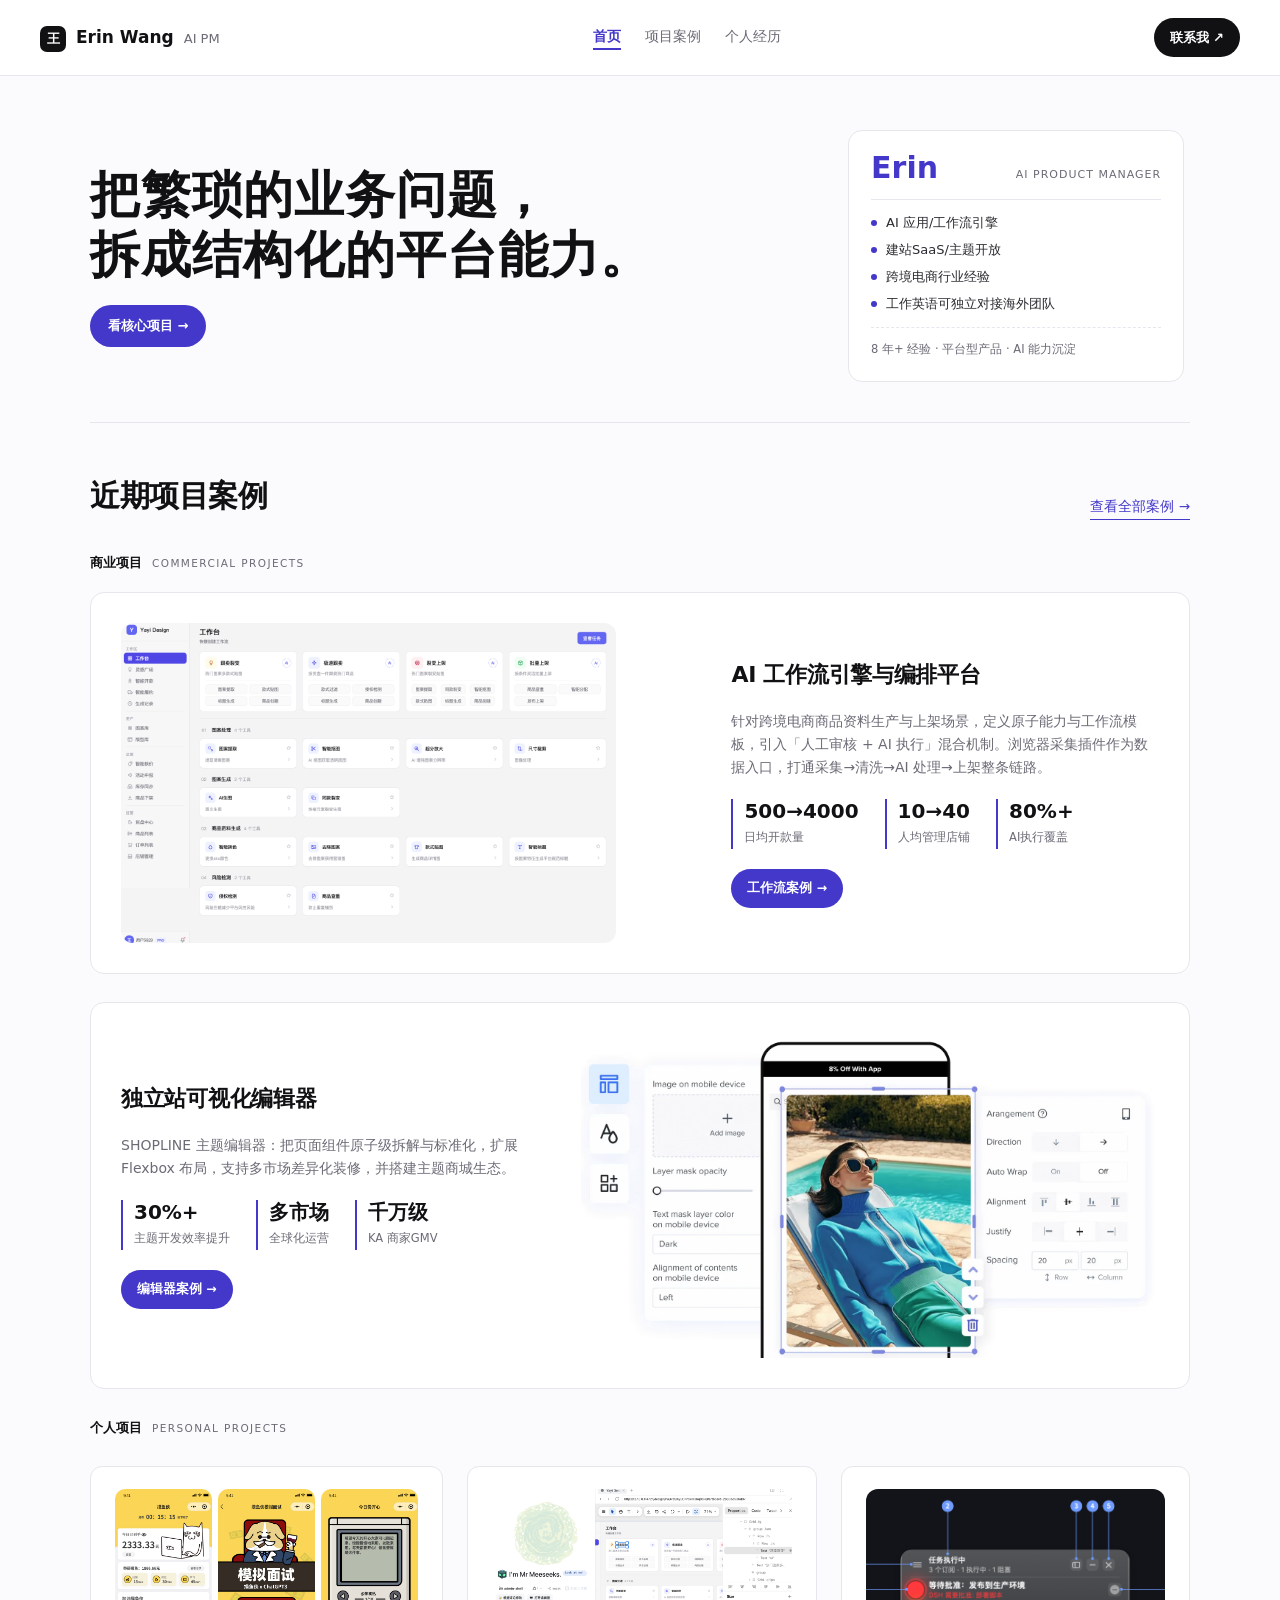
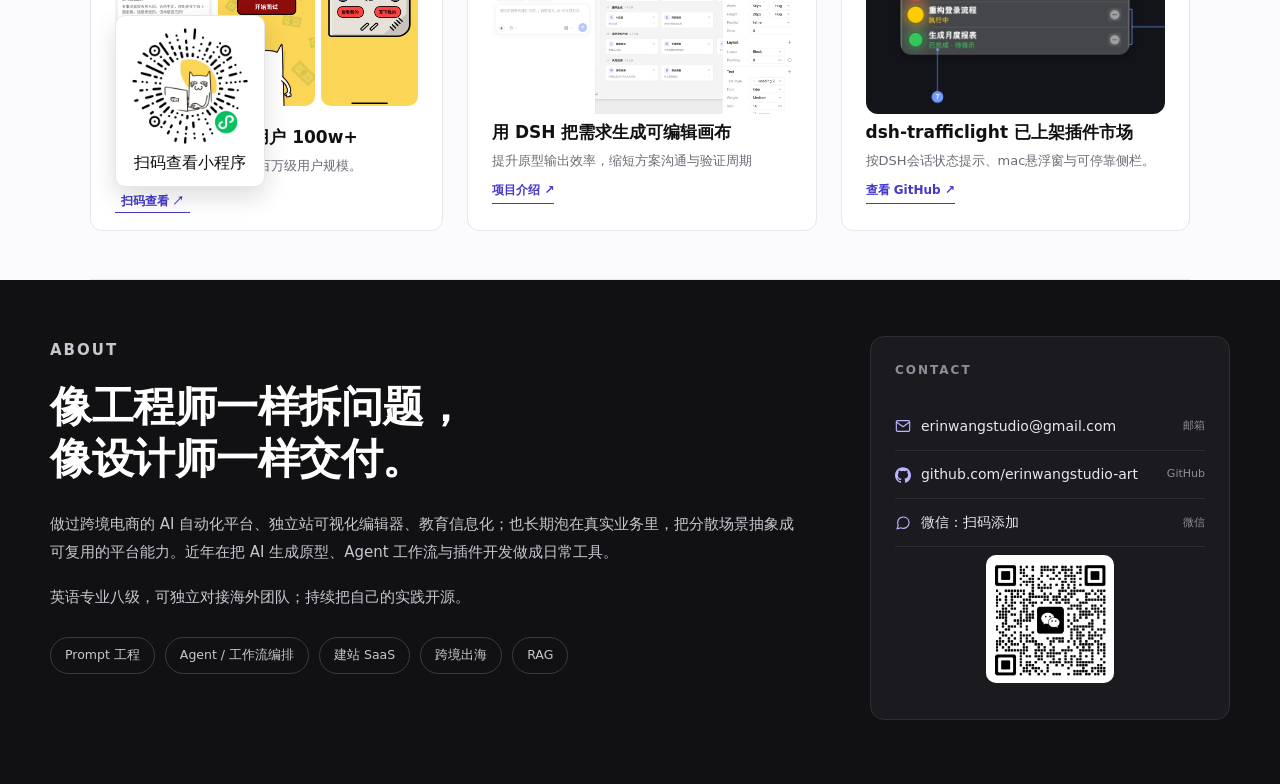
==== index.html @ ba6fb6be "Sync standalone site with canvas version" ====
<!doctype html>
<html lang="zh-CN">
<head>
<meta charset="utf-8">
<meta name="viewport" content="width=device-width, initial-scale=1">
<title>王雅一 · AI 产品经理 · 首页</title>
<style>
body{margin:0;font-family:'PingFang SC','Noto Sans SC',system-ui,sans-serif;background:#fbfbfd}
a{color:inherit;text-decoration:none}
*{box-sizing:border-box}
.hp{background:#fbfbfd;color:#111114;font-family:'PingFang SC','Noto Sans SC',system-ui,sans-serif;font-size:16px;line-height:1.65}
.hpwrap{max-width:1180px;margin:0 auto;padding:0 40px}
.hpnav{display:flex;align-items:center;justify-content:space-between;gap:20px;padding:18px 40px;border-bottom:1px solid #e6e6ec;background:#fff}
.hlogo{display:flex;align-items:baseline;gap:10px;font-weight:800;font-size:17px}
.hlogo i{width:26px;height:26px;border-radius:7px;background:#111114;color:#fff;display:flex;align-items:center;justify-content:center;font-style:normal;font-size:13px}
.hnav{display:flex;gap:24px;font-size:14px;color:#6b6b76}
.hnav .on{color:#4338ca;border-bottom:2px solid #4338ca;font-weight:600}
.hpill{display:inline-flex;align-items:center;gap:7px;font-size:13px;font-weight:600;background:#111114;color:#fff;padding:9px 16px;border-radius:999px}
.ph{border:1px dashed #b7b7c6;background:linear-gradient(135deg,#f8f8fb,#f1f1f6);border-radius:12px;display:flex;flex-direction:column;align-items:center;justify-content:center;color:#6b6b76;text-align:center;padding:18px;gap:6px}
.ph b{font-size:12px;color:#4338ca;letter-spacing:1px}
.ph span{font-size:13px;color:#6b6b76;line-height:1.5}
.ph small{font-size:11px;color:#9a9aa5}
.summary-graphic{width:100%;height:auto;display:block;border-radius:12px}
.hero-composite{width:100%;aspect-ratio:16/10;border:1px solid #e6e6ec;border-radius:12px;background:#fff;padding:12px;display:grid;grid-template-columns:1fr 1fr;grid-template-rows:1fr 1fr;gap:10px}
.hc-module{border:1px solid #e6e6ec;border-radius:10px;background:#fbfbfd;padding:9px;overflow:hidden;display:flex;flex-direction:column;gap:6px}
.hc-module img{width:100%;height:74px;object-fit:cover;border-radius:7px;display:block;flex:none}
.hc-icon{width:24px;height:24px;color:#4338ca;flex:none}
.hc-title{font-size:11.5px;font-weight:700;color:#111114;line-height:1.25}
.hc-sub{font-size:10px;color:#6b6b76;line-height:1.35}
.hc-tags{display:flex;gap:4px;flex-wrap:wrap}
.hc-tags span{font-size:9px;color:#6b6b76;border:1px solid #e6e6ec;border-radius:999px;padding:1px 6px;background:#fff}
.cover-img{width:100%;aspect-ratio:16/9;object-fit:cover;border-radius:12px;display:block;flex:none}
.thumb-img{width:100%;aspect-ratio:4/3;object-fit:cover;border-radius:12px;display:block;flex:none}
.phone-row{display:flex;gap:6px;width:100%;height:230px}
.phone-shot{width:33.333%;height:100%;object-fit:cover;object-position:top;border-radius:10px;display:block;flex:none}
.commercial-carousel{grid-template-columns:1fr}
.carousel-controls{display:flex;align-items:center;justify-content:space-between;gap:12px;margin:14px 0 10px}
.carousel-dots{display:flex;gap:8px;align-items:center}
.carousel-dot{width:28px;height:6px;border:0;border-radius:999px;background:#d9d9e6;cursor:pointer;padding:0}
.carousel-dot.on{background:#4338ca;width:34px}
.carousel-arrows{display:flex;gap:8px}
.carousel-arrow{width:32px;height:32px;border:1px solid #e6e6ec;border-radius:999px;background:#fff;color:#4338ca;cursor:pointer;display:flex;align-items:center;justify-content:center;padding:0}
.carousel-meta{font-size:11px;color:#6b6b76;letter-spacing:1px}
.slide-hint{font-size:11px;color:#6b6b76;margin:0 0 12px}
.carousel-viewport{overflow:hidden;border-radius:14px}
.carousel-track{display:flex;width:100%;transition:transform .65s cubic-bezier(.22,1,.36,1);will-change:transform}
.carousel-slide{flex:0 0 100%;min-width:100%}
.project-group{margin:28px 0 18px;display:flex;align-items:baseline;gap:10px}
.project-group b{font-size:13px;color:#111114}
.project-group span{font-size:10.5px;letter-spacing:1.4px;color:#6b6b76}
.proj-badge{display:inline-flex;align-items:center;font-size:10px;border-radius:999px;padding:2px 8px;font-weight:600}
.proj-badge.biz{background:#eef0ff;color:#4338ca;border:1px solid #dcdcf5}
.proj-badge.personal{background:#f4f4f8;color:#6b6b76;border:1px solid #e6e6ec}
.contact-section{border-top:1px solid #e6e6ec}
.contact-card{background:#fff;border:1px solid #e6e6ec;border-radius:14px;padding:20px}
.contact-body{display:grid;grid-template-columns:minmax(0,1fr) 128px;gap:18px;align-items:start}
.contact-row{display:flex;align-items:center;gap:12px;padding:10px 0;border-bottom:1px solid #e6e6ec;font-size:14px}
.contact-row:last-child{border-bottom:0}
.contact-row .ico{width:32px;height:32px;border-radius:8px;background:#eef0ff;color:#4338ca;display:flex;align-items:center;justify-content:center;flex:none}
.contact-row small{color:#6b6b76;margin-left:auto}
.qr-ph{width:128px;height:128px;border:1px dashed #b7b7c6;border-radius:12px;background:#f8f8fb;display:flex;flex-direction:column;align-items:center;justify-content:center;text-align:center;color:#6b6b76;gap:4px;padding:8px}
.qr-ph b{font-size:10px;color:#4338ca;letter-spacing:.5px}
.qr-ph span{font-size:11px;line-height:1.35}
.qr-ph small{font-size:10px;color:#9a9aa5}
.qr-img{width:128px;height:128px;object-fit:cover;border-radius:12px;display:block;flex:none}
#contact{scroll-margin-top:80px}
.bottom-band{background:#111114;color:#fff;margin-left:calc(50% - 50vw);width:100vw;padding:56px 40px 64px;overflow:hidden}
.bottom-inner{max-width:1180px;margin:0 auto;display:grid;grid-template-columns:minmax(0,1.35fr) 360px;gap:72px;align-items:start}
.bottom-kicker{font-size:12px;letter-spacing:2px;color:#8f8f9a;margin:0 0 18px;font-weight:600}
.bottom-about h2{font-size:42px;line-height:1.25;margin:0 0 24px;font-weight:800;letter-spacing:-.5px;color:#fff}
.bottom-about p{font-size:15px;line-height:1.9;color:#c7c7d0;margin:0 0 16px}
.bottom-chips{display:flex;flex-wrap:wrap;gap:10px;margin-top:26px}
.bottom-chips span{font-size:12.5px;color:#c7c7d0;border:1px solid #3a3a44;border-radius:999px;padding:7px 14px}
.bottom-contact{background:#1a1a1f;border:1px solid #2e2e36;border-radius:14px;padding:24px;min-width:0}
.bottom-contact .bottom-kicker{margin-bottom:22px}
.dc-row{display:flex;align-items:center;gap:10px;padding:12px 0;border-bottom:1px solid #2e2e36;font-size:14px;color:#e7e7ed}
.dc-row small{margin-left:auto;color:#8f8f9a;font-size:11px}
.dc-row svg{color:#b9b6ff;flex:none}
.dc-qr{width:128px;height:128px;object-fit:cover;border-radius:10px;display:block;margin:8px auto 12px}
@media(max-width:980px){.bottom-inner{grid-template-columns:1fr;gap:28px}.bottom-about h2{font-size:34px}.bottom-band{padding:44px 24px 52px}}
.contact-lead{font-size:22px;font-weight:800;margin:0 0 8px}
.ph-hero{aspect-ratio:16/10;min-height:260px}
.ph-cover{aspect-ratio:16/9;width:100%;margin-bottom:14px}
.ph-thumb{aspect-ratio:4/3;width:100%;margin-bottom:12px}
.mast{display:flex;align-items:flex-end;justify-content:space-between;gap:24px;padding:30px 0 22px;border-bottom:2px solid #111114;flex-wrap:wrap}
.mast .name{font-size:44px;font-weight:800;letter-spacing:1px;line-height:1}
.mast .role{font-size:12.5px;letter-spacing:3px;color:#4338ca;margin-top:10px;font-weight:600}
.mast .contact{display:flex;flex-direction:column;align-items:flex-end;gap:4px;text-align:right;font-size:13px;color:#6b6b76;line-height:1.4}
.citem{display:inline-flex;align-items:center;gap:6px}
.citem svg{flex:none;color:#8a8a8a}
.top-contact{display:flex;justify-content:flex-end;gap:16px;padding:10px 0 0;font-size:12px;color:#6b6b76}
.top-contact a:hover{color:#4338ca}
.wechat-item{position:relative;display:inline-flex;align-items:center}
.wechat-trigger{border:0;background:transparent;padding:0;cursor:pointer;color:#6b6b76;display:inline-flex;align-items:center}
.wechat-pop{position:absolute;top:26px;right:0;width:178px;padding:12px;background:#fff;border:1px solid #e6e6ec;border-radius:12px;box-shadow:0 12px 30px rgba(17,17,20,.12);display:none;z-index:80;flex-direction:column;align-items:center;gap:6px}
.wechat-item:hover .wechat-pop,.wechat-item:focus-within .wechat-pop{display:flex}
.wechat-pop img{width:140px;height:140px;object-fit:cover;border-radius:8px}
.wechat-pop span{font-size:11px;color:#6b6b76}
.projects-section{padding:64px 0 72px}
.projects-section .sec-head{margin-bottom:32px}
.mini-qr{width:72px;height:72px;border:1px dashed #b7b7c6;border-radius:8px;background:#f8f8fb;display:flex;flex-direction:column;align-items:center;justify-content:center;text-align:center;color:#6b6b76;gap:2px;padding:4px;margin-top:8px}
.mini-qr b{font-size:9px;color:#4338ca}
.mini-qr span{font-size:9px;line-height:1.2}
.mini-program-qr{width:120px;height:120px;object-fit:cover;border-radius:6px;display:block}
.scan-wrap{position:relative}
.scan-wrap .thumb-img{aspect-ratio:4/3}
.scan-trigger{position:absolute;left:50%;bottom:10px;transform:translateX(-50%);border:0;background:rgba(17,17,20,.88);color:#fff;border-radius:999px;padding:6px 12px;font-size:11px;cursor:pointer;white-space:nowrap}
.scan-pop{position:absolute;left:50%;bottom:46px;transform:translateX(-50%);width:150px;background:#fff;border:1px solid #e6e6ec;border-radius:10px;box-shadow:0 10px 24px rgba(17,17,20,.14);padding:10px;display:none;z-index:20;flex-direction:column;align-items:center;gap:4px}
.scan-wrap:hover .scan-pop,.scan-wrap:focus-within .scan-pop{display:flex}
.scan-pop img{width:120px;height:120px;object-fit:cover;border-radius:6px}
.mini-link{display:inline-flex;margin-top:10px;font-size:12px;color:#4338ca;font-weight:600;border-bottom:1px solid #4338ca;padding-bottom:2px}
.qr-button-wrap{position:relative;display:inline-block;margin-top:10px}
.mini-link.qr-button{border:0;border-bottom:1px solid #4338ca;background:transparent;padding-bottom:2px;cursor:pointer;margin-top:0}
.mini-qr-pop{position:absolute;left:0;bottom:26px;width:150px;background:#fff;border:1px solid #e6e6ec;border-radius:10px;box-shadow:0 10px 24px rgba(17,17,20,.14);padding:10px;display:flex;flex-direction:column;align-items:center;gap:4px;z-index:30}
.hero{display:grid;grid-template-columns:1.35fr .65fr;gap:48px;align-items:end;padding:54px 0 40px;border-bottom:1px solid #e6e6ec}
.hero h1{font-size:50px;line-height:1.2;font-weight:800;margin:0;letter-spacing:1px}
.hero h1 i{font-style:italic;color:#4338ca}
.hero-cta{display:inline-flex;align-items:center;gap:7px;margin-top:20px;background:#4338ca;color:#fff;border-radius:999px;padding:10px 18px;font-size:13px;font-weight:700}
.hero-cta:hover{background:#111114}
.hero-overview{background:#fff;border:1px solid #e6e6ec;border-radius:14px;padding:22px;min-width:0}
.hero-overview .ov-top{display:flex;align-items:baseline;justify-content:space-between;gap:12px;border-bottom:1px solid #e6e6ec;padding-bottom:14px}
.hero-overview .ov-top b{font-size:30px;font-weight:800;color:#4338ca;line-height:1}
.hero-overview .ov-top span{font-size:11px;letter-spacing:1px;color:#6b6b76}
.hero-overview ul{list-style:none;margin:14px 0 0;padding:0;display:grid;gap:9px}
.hero-overview li{display:flex;align-items:center;gap:9px;font-size:13px;color:#2b2b31;line-height:1.4}
.hero-overview li i{width:6px;height:6px;border-radius:50%;background:#4338ca;flex:none}
.hero-overview .ov-foot{margin-top:14px;border-top:1px dashed #e6e6ec;padding-top:12px;font-size:11.5px;color:#6b6b76;line-height:1.6}
.hero .stand{font-size:15px;color:#6b6b76;margin:0;max-width:520px}
.hero .stand b{color:#111114}
.hero .quick{display:flex;gap:26px;flex-wrap:wrap;margin-top:22px}
.hero .quick div{border-left:2px solid #4338ca;padding-left:12px}
.hero .quick b{display:block;font-size:20px;font-weight:800;line-height:1.2}
.hero .quick span{font-size:12px;color:#6b6b76}
.hint{font-size:13px;color:#6b6b76;border:1px dashed #d9d9e6;border-radius:12px;padding:18px;line-height:1.8;background:#fff}
.hint b{color:#111114}
.section{padding:48px 0;border-bottom:1px solid #e6e6ec}
.sec-head{display:flex;align-items:flex-end;justify-content:space-between;gap:20px;margin-bottom:22px;flex-wrap:wrap}
.sec-head .kicker{font-size:12px;letter-spacing:2px;color:#6b6b76;margin:0 0 8px;font-weight:600}
.sec-head h2{font-size:30px;letter-spacing:-.5px;margin:0;font-weight:800}
.more{display:inline-flex;align-items:center;gap:6px;font-size:13.5px;color:#4338ca;border-bottom:1px solid #4338ca;padding-bottom:2px}
.feature-grid{display:grid;grid-template-columns:1fr 1fr;gap:28px}
.feature{background:#fff;border:1px solid #e6e6ec;border-radius:14px;padding:30px;display:flex;flex-direction:column;gap:20px}
.feature.split{display:grid;grid-template-columns:minmax(0,1.15fr) minmax(0,.85fr);gap:32px;align-items:center}
.feature.split.reverse{grid-template-columns:minmax(0,.85fr) minmax(0,1.15fr)}
.feature.split .cover-img{height:100%;min-height:320px}
.feature-stack{display:flex;flex-direction:column;gap:28px}
.feature-body{display:flex;flex-direction:column;gap:16px;justify-content:center;min-width:0}
.feature .no{font-size:11.5px;letter-spacing:1.5px;color:#4338ca;font-weight:700}
.feature h3{font-size:22px;margin:0;font-weight:800;letter-spacing:-.3px}
.feature p{margin:0;color:#6b6b76;font-size:14px}
.metrics{display:flex;gap:26px;flex-wrap:wrap;margin:4px 0}
.metrics div{border-left:2px solid #4338ca;padding-left:11px}
.metrics b{display:block;font-size:20px;font-weight:800;line-height:1.2}
.metrics span{font-size:11.5px;color:#6b6b76}
.feature .go{margin-top:auto;font-size:13px;color:#4338ca;font-weight:600}
.feature .go.go-btn{display:inline-flex;align-items:center;width:max-content;background:#4338ca;color:#fff;padding:9px 16px;border-radius:999px;font-size:12.5px;font-weight:700}
.feature .go.go-btn:hover{background:#111114}
.strip{display:grid;grid-template-columns:repeat(3,1fr);gap:24px;margin-top:28px}
.strip .mini{background:#f4f4f8;border:1px solid #e6e6ec;border-radius:12px;padding:22px 24px}
.strip .mini .k{font-size:11px;letter-spacing:1.4px;color:#6b6b76}
.strip .mini b{display:block;margin:4px 0;font-size:17px}
.strip .mini p{margin:0;color:#6b6b76;font-size:13px}
.ability-row{display:flex;flex-wrap:wrap;gap:10px}
.ability-row span{font-size:12.5px;color:#6b6b76;border:1px solid #e6e6ec;border-radius:999px;padding:5px 12px;background:#fff}
.ai-note{margin-top:12px;border-left:2px solid #4338ca;padding-left:12px;font-size:12.5px;color:#6b6b76;line-height:1.6}
.ai-note b{color:#111114}
.method-steps{display:flex;flex-wrap:wrap;gap:12px;margin-top:12px}
.method-steps span{font-size:13px;color:#6b6b76;border:1px solid #e6e6ec;border-radius:999px;padding:5px 12px;background:#fff}
.aboutline{font-size:14.5px;color:#6b6b76;max-width:720px}
.foot{border-top:1px solid #e6e6ec;margin-top:30px;padding:22px 0 50px;display:flex;justify-content:space-between;flex-wrap:wrap;gap:12px;font-size:13px;color:#6b6b76}
@media(max-width:980px){.hero{grid-template-columns:1fr;gap:18px}.feature-grid,.strip{grid-template-columns:1fr}.hp h1{font-size:38px}.feature.split,.feature.split.reverse{grid-template-columns:1fr}.feature.split .cover-img,.feature.split.reverse .cover-img{order:1}.feature.split .feature-body,.feature.split.reverse .feature-body{order:2}}
</style>
</head>
<body>
<div class="hp" id="top">
  <div class="hpnav">
    <div class="hlogo"><i>王</i>Erin Wang<span style="font-weight: 500; color: rgb(107, 107, 118); font-size: 13px">AI PM</span></div>
    <nav class="hnav">
      <a class="on" href="index.html">首页</a>
      <a href="cases.html">项目案例</a>
      <a href="experience.html">个人经历</a>
    </nav>
    <a class="hpill" href="#contact">联系我 ↗</a>
  </div>

  <div class="hpwrap">
    

    <section class="hero" style="align-items: center">
      <div style="width: 554px">
        <h1 style="width: 602px; font-style: normal; color: #111114; font-size: 50px">把繁琐的业务问题，<br>拆成结构化的平台能力。</h1>
        
        <a class="hero-cta" href="#core">看核心项目 →</a>
        
      </div>
      <aside class="hero-overview" style="width: 336px">
        <div class="ov-top" style="gap: 8px; justify-content: space-between"><b>Erin</b><span>&nbsp;AI PRODUCT MANAGER</span></div>
        <ul>
          <li><i></i>AI 应用/工作流引擎</li>
          <li><i></i>建站SaaS/主题开放</li>
          
          <li><i></i>跨境电商行业经验</li><li><i></i>工作英语可独立对接海外团队</li>
        </ul>
        <div class="ov-foot">8 年+ 经验 · 平台型产品 · AI 能力沉淀</div>
      </aside>
    </section>

    <section class="section projects-section">
      <div class="sec-head">
        <div>
          
          <h2>近期项目案例</h2>
        </div>
        <a class="more" href="cases.html">查看全部案例 →</a>
      </div>
      <div class="project-group"><b>商业项目</b><span>COMMERCIAL PROJECTS</span></div>
      <div class="feature-stack">
        <div>
          
          <article class="feature split" style="background-color: #ffffff">
            <img class="cover-img" src="assets/workflow-sample.png" alt="AI 工作流示例" style="width: 495px; height: 317px; object-fit: cover; object-position: 50% 38.4615%">
            <div class="feature-body"><h3>AI 工作流引擎与编排平台</h3>
            <p>针对跨境电商商品资料生产与上架场景，定义原子能力与工作流模板，引入「人工审核 + AI 执行」混合机制。浏览器采集插件作为数据入口，打通采集→清洗→AI 处理→上架整条链路。</p>
            <div class="metrics"><div><b>500→4000</b><span>日均开款量</span></div><div><b>10→40</b><span>人均管理店铺</span></div><div><b>80%+</b><span>AI执行覆盖</span></div></div>
            <a class="go go-btn" href="cases.html">工作流案例 →</a></div>
          </article>
        </div>
        <div>
          
          <article class="feature split reverse" style="background-color: #ffffff">
            <div class="feature-body"><h3>独立站可视化编辑器</h3><p>SHOPLINE 主题编辑器：把页面组件原子级拆解与标准化，扩展 Flexbox 布局，支持多市场差异化装修，并搭建主题商城生态。</p><div class="metrics"><div><b>30%+</b><span>主题开发效率提升</span></div><div><b>多市场</b><span>全球化运营</span></div><div><b>千万级</b><span>KA 商家GMV</span></div></div><div style="display:flex;gap:14px;flex-wrap:wrap;margin-top:auto"><a class="go go-btn" href="cases.html">编辑器案例 →</a></div></div>
            <img class="cover-img" src="assets/editor-sample.webp" alt="独立站编辑器示例" style="width: 574px; height: 325px; object-fit: cover; object-position: 50% 23.6842%">
          </article>
        </div>
      </div>
      <div class="project-group"><b>个人项目</b><span>PERSONAL PROJECTS</span></div>
      <div class="strip">
        <div class="mini" style="background-color: #ffffff; height: 365px">
          
          <div class="phone-row"><img class="phone-shot" src="assets/mini-1.png" alt="个人小程序截图 1" style="width: 97px; height: 217px"><img class="phone-shot" src="assets/mini-2.png" alt="个人小程序截图 2" style="width: 97px; height: 217px"><img class="phone-shot" src="assets/mini-3.png" alt="个人小程序截图 3" style="width: 97px; height: 217px"></div>
          <b>个人小程序 · 累计用户 100w+</b>
          <p>工具类小程序，已验证到百万级用户规模。</p>
          <div class="qr-button-wrap"><button class="mini-link qr-button" type="button" data-qr-toggle>扫码查看 ↗</button><div class="mini-qr-pop" data-qr-pop hidden><img class="mini-program-qr" src="assets/mini-program-qr.png" alt="摸鱼侠小程序二维码"><span>扫码查看小程序</span></div></div>
        </div><div class="mini" style="background-color: #ffffff">
          
          <img class="thumb-img" src="assets/ai-canvas-sample.png" alt="AI 画布原型示例">
          <b>用 DSH 把需求生成可编辑画布</b>
          <p>提升原型输出效率，缩短方案沟通与验证周期</p>
          <a class="mini-link" href="https://github.com/erinwangstudio-art/yayidesign" target="_blank">项目介绍 ↗</a>
        </div>
        <div class="mini" style="background-color: #ffffff">
          
          <img class="thumb-img" src="assets/dsh-plugin-sample.png" alt="DSH 插件示例"><b>dsh-trafficlight 已上架插件市场</b>
          <p>按DSH会话状态提示、mac悬浮窗与可停靠侧栏。</p>
          <a class="mini-link" href="https://github.com/erinwangstudio-art/dsh-trafficlight" target="_blank">查看 GitHub ↗</a>
        </div>
        
      </div>
    </section>

    <section class="bottom-band" id="contact">
      <div class="bottom-inner">
        <div class="bottom-about">
          <p class="bottom-kicker">ABOUT</p>
          <h2>像工程师一样拆问题，<br>像设计师一样交付。</h2>
          <p>做过跨境电商的 AI 自动化平台、独立站可视化编辑器、教育信息化；也长期泡在真实业务里，把分散场景抽象成可复用的平台能力。近年在把 AI 生成原型、Agent 工作流与插件开发做成日常工具。</p>
          <p>英语专业八级，可独立对接海外团队；持续把自己的实践开源。</p>
          <div class="bottom-chips"><span>Prompt 工程</span><span>Agent / 工作流编排</span><span>建站 SaaS</span><span>跨境出海</span><span>RAG</span></div>
        </div>
        <aside class="bottom-contact">
          <p class="bottom-kicker">CONTACT</p>
          <div class="dc-row"><svg width="16" height="16" viewBox="0 0 24 24" fill="none" stroke="currentColor" stroke-width="1.7" stroke-linecap="round" stroke-linejoin="round"><rect x="2" y="4" width="20" height="16" rx="2"></rect><path d="m2 6 10 7 10-7"></path></svg><a href="mailto:erinwangstudio@gmail.com">erinwangstudio@gmail.com</a><small>邮箱</small></div>
          <div class="dc-row"><svg width="16" height="16" viewBox="0 0 24 24" fill="currentColor" aria-hidden="true"><path d="M12 .297c-6.63 0-12 5.373-12 12 0 5.303 3.438 9.8 8.205 11.385.6.113.82-.258.82-.577 0-.285-.01-1.04-.015-2.04-3.338.724-4.042-1.61-4.042-1.61C4.422 18.07 3.633 17.7 3.633 17.7c-1.087-.744.084-.729.084-.729 1.205.084 1.838 1.236 1.838 1.236 1.07 1.835 2.809 1.305 3.495.998.108-.776.417-1.305.76-1.605-2.665-.3-5.466-1.332-5.466-5.93 0-1.31.465-2.38 1.235-3.22-.135-.303-.54-1.523.105-3.176 0 0 1.005-.322 3.3 1.23.96-.267 1.98-.399 3-.405 1.02.006 2.04.138 3 .405 2.28-1.552 3.285-1.23 3.285-1.23.645 1.653.24 2.873.12 3.176.765.84 1.23 1.91 1.23 3.22 0 4.61-2.805 5.625-5.475 5.92.42.36.81 1.096.81 2.22 0 1.606-.015 2.896-.015 3.286 0 .315.21.69.825.57C20.565 22.092 24 17.592 24 12.297c0-6.627-5.373-12-12-12"></path></svg><a href="https://github.com/erinwangstudio-art" aria-label="打开 GitHub 主页">github.com/erinwangstudio-art</a><small>GitHub</small></div><div class="dc-row"><svg width="16" height="16" viewBox="0 0 24 24" fill="none" stroke="currentColor" stroke-width="1.7" stroke-linecap="round" stroke-linejoin="round"><path d="M21 11.5a8.38 8.38 0 0 1-.9 3.8 8.5 8.5 0 0 1-7.6 4.7 8.38 8.38 0 0 1-3.8-.9L3 21l1.9-5.7a8.38 8.38 0 0 1-.9-3.8 8.5 8.5 0 0 1 4.7-7.6 8.38 8.38 0 0 1 3.8-.9h.5a8.48 8.48 0 0 1 8 8v.5z"></path></svg><span>微信：扫码添加</span><small>微信</small></div>
          <img class="dc-qr" src="assets/wechat-qr.jpg" alt="微信二维码：扫码添加 Erin">
          
        </aside>
      </div>
    </section>

    
  </div>
</div>
<script>
document.querySelectorAll('[data-qr-toggle]').forEach(btn => {
  btn.addEventListener('click', () => {
    const pop = btn.parentElement.querySelector('[data-qr-pop]');
    if (pop) pop.hidden = !pop.hidden;
  });
});
</script>
</body>
</html>
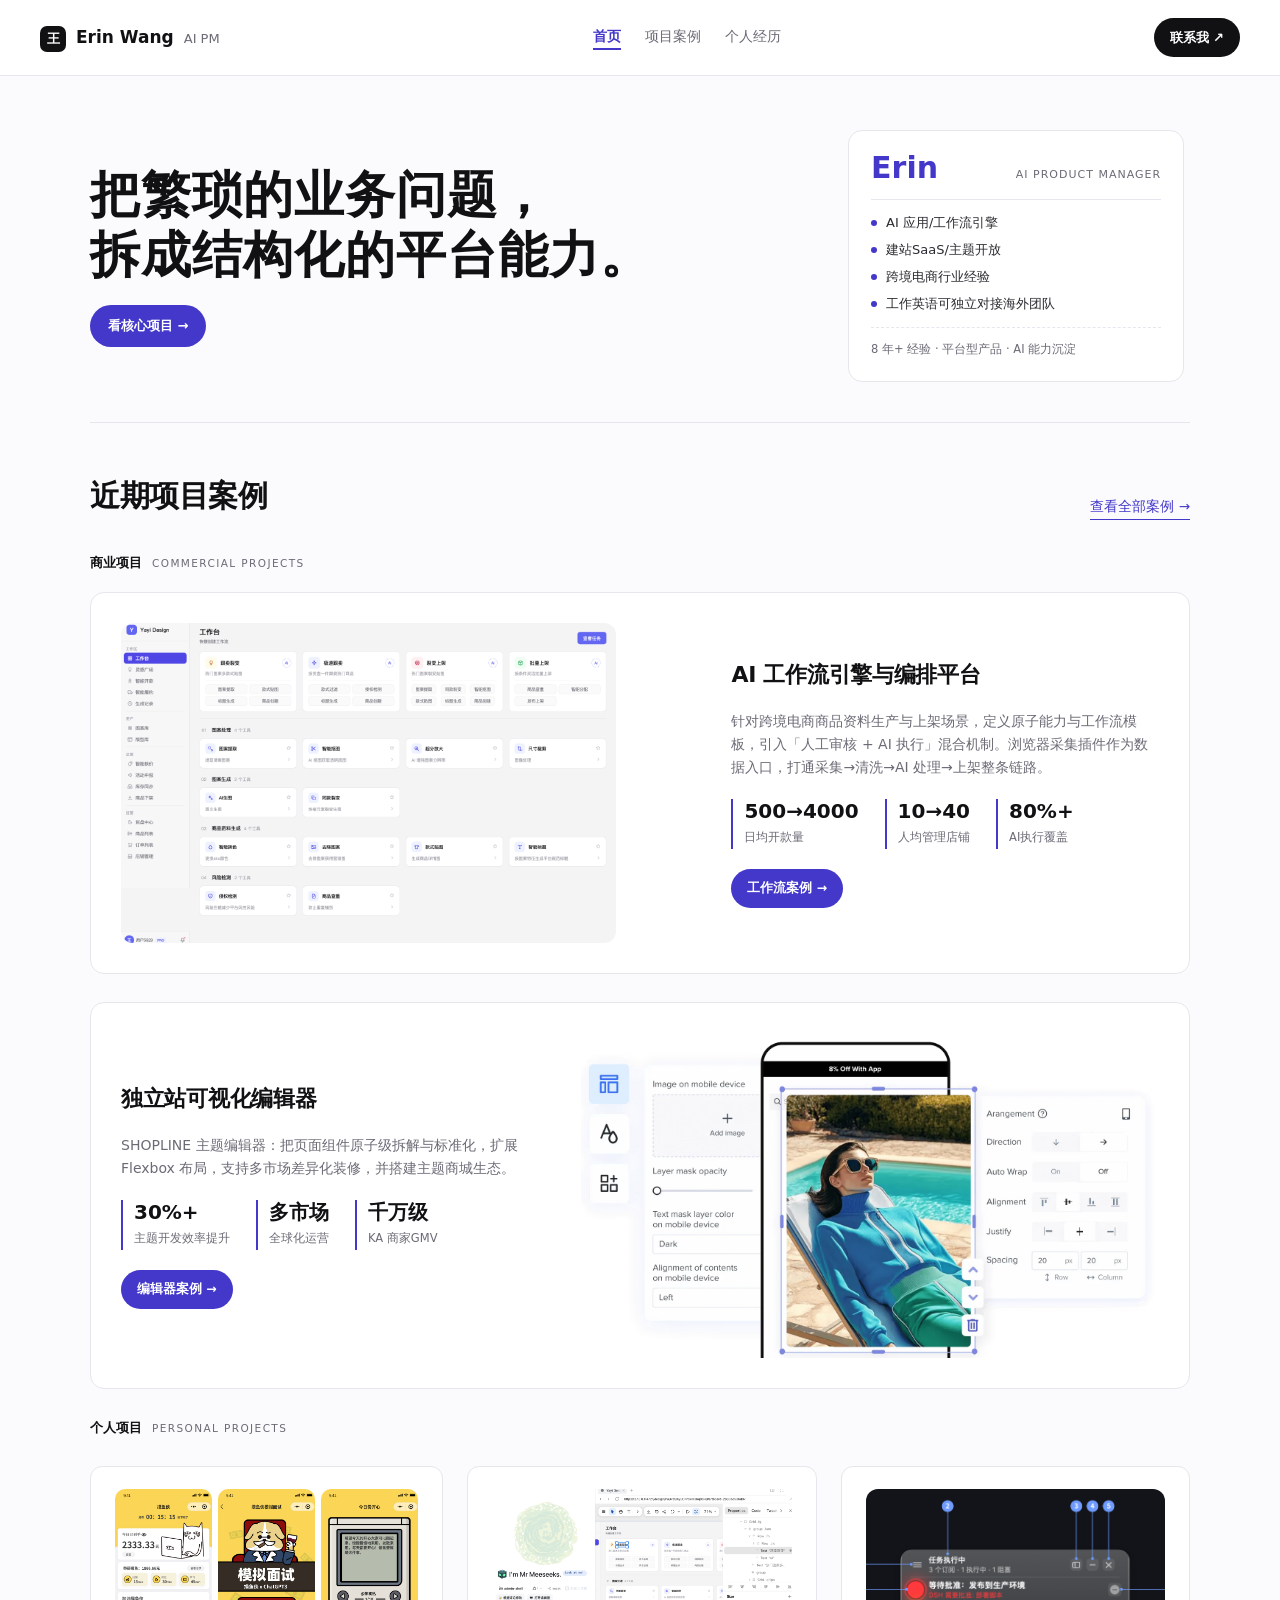
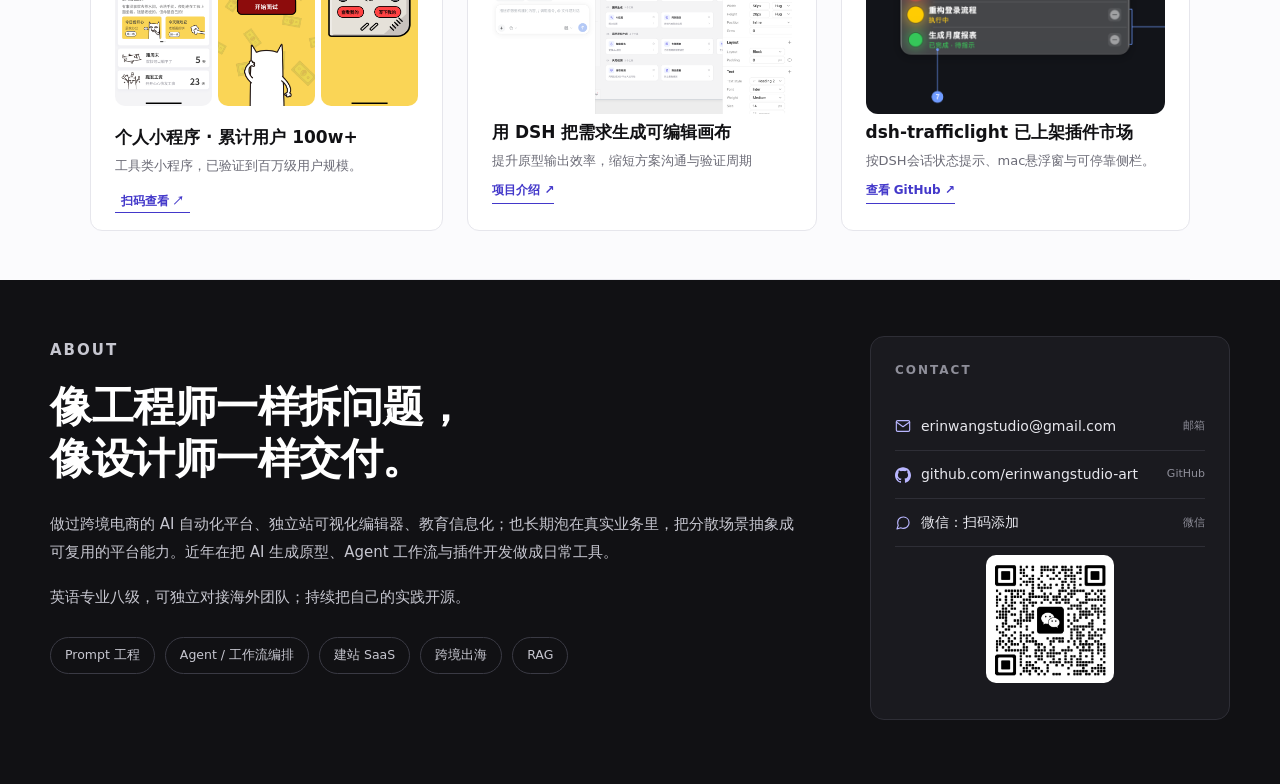
==== commit 7f981684: "Add mobile responsive layout and hover QR interaction" ====
--- a/index.html
+++ b/index.html
@@ -111,7 +111,8 @@
 .mini-link{display:inline-flex;margin-top:10px;font-size:12px;color:#4338ca;font-weight:600;border-bottom:1px solid #4338ca;padding-bottom:2px}
 .qr-button-wrap{position:relative;display:inline-block;margin-top:10px}
 .mini-link.qr-button{border:0;border-bottom:1px solid #4338ca;background:transparent;padding-bottom:2px;cursor:pointer;margin-top:0}
-.mini-qr-pop{position:absolute;left:0;bottom:26px;width:150px;background:#fff;border:1px solid #e6e6ec;border-radius:10px;box-shadow:0 10px 24px rgba(17,17,20,.14);padding:10px;display:flex;flex-direction:column;align-items:center;gap:4px;z-index:30}
+.mini-qr-pop{position:absolute;left:0;bottom:26px;width:150px;background:#fff;border:1px solid #e6e6ec;border-radius:10px;box-shadow:0 10px 24px rgba(17,17,20,.14);padding:10px;display:none;flex-direction:column;align-items:center;gap:4px;z-index:30}
+.qr-button-wrap:hover .mini-qr-pop,.qr-button-wrap:focus-within .mini-qr-pop{display:flex}
 .hero{display:grid;grid-template-columns:1.35fr .65fr;gap:48px;align-items:end;padding:54px 0 40px;border-bottom:1px solid #e6e6ec}
 .hero h1{font-size:50px;line-height:1.2;font-weight:800;margin:0;letter-spacing:1px}
 .hero h1 i{font-style:italic;color:#4338ca}
@@ -169,6 +170,11 @@
 .aboutline{font-size:14.5px;color:#6b6b76;max-width:720px}
 .foot{border-top:1px solid #e6e6ec;margin-top:30px;padding:22px 0 50px;display:flex;justify-content:space-between;flex-wrap:wrap;gap:12px;font-size:13px;color:#6b6b76}
 @media(max-width:980px){.hero{grid-template-columns:1fr;gap:18px}.feature-grid,.strip{grid-template-columns:1fr}.hp h1{font-size:38px}.feature.split,.feature.split.reverse{grid-template-columns:1fr}.feature.split .cover-img,.feature.split.reverse .cover-img{order:1}.feature.split .feature-body,.feature.split.reverse .feature-body{order:2}}
+@media(max-width:640px){
+ .hpnav{padding:12px 18px;gap:10px;flex-wrap:wrap}.hlogo{font-size:15px;white-space:nowrap}.hnav{order:3;width:100%;justify-content:space-between;gap:12px}.hnav a{padding:8px 0}.hpill{margin-left:auto;white-space:nowrap}
+ .hpwrap{padding:0 18px}.hero{padding:34px 0 28px;gap:24px}.hero>div,.hero h1,.hero-overview{width:100%!important;max-width:100%}.hero h1{font-size:clamp(29px,8vw,38px)!important;line-height:1.3;overflow-wrap:anywhere}.hero-overview{padding:18px}
+ .section,.projects-section{padding:36px 0}.sec-head h2{font-size:26px}.feature{padding:18px;gap:18px}.feature.split,.feature.split.reverse{gap:20px}.feature.split .cover-img{width:100%!important;height:auto!important;min-height:0;aspect-ratio:16/9}.feature-body{gap:12px}.metrics{gap:16px}.strip{gap:16px;margin-top:20px}.strip .mini{height:auto!important;padding:18px}.phone-row{height:auto;gap:6px}.phone-shot{width:calc((100% - 12px)/3)!important;height:auto!important;aspect-ratio:97/217;object-fit:cover}.thumb-img{max-width:100%}.bottom-band{padding:40px 18px}.bottom-contact{padding:18px}.dc-row{flex-wrap:wrap;overflow-wrap:anywhere}.dc-row a{min-width:0;overflow-wrap:anywhere}
+}
 </style>
 </head>
 <body>
@@ -190,7 +196,7 @@
       <div style="width: 554px">
         <h1 style="width: 602px; font-style: normal; color: #111114; font-size: 50px">把繁琐的业务问题，<br>拆成结构化的平台能力。</h1>
         
-        <a class="hero-cta" href="#core">看核心项目 →</a>
+        <a class="hero-cta" href="cases.html">看核心项目 →</a>
         
       </div>
       <aside class="hero-overview" style="width: 336px">
@@ -205,7 +211,7 @@
       </aside>
     </section>
 
-    <section class="section projects-section">
+    <section class="section projects-section" id="core">
       <div class="sec-head">
         <div>
           
@@ -222,13 +228,13 @@
             <div class="feature-body"><h3>AI 工作流引擎与编排平台</h3>
             <p>针对跨境电商商品资料生产与上架场景，定义原子能力与工作流模板，引入「人工审核 + AI 执行」混合机制。浏览器采集插件作为数据入口，打通采集→清洗→AI 处理→上架整条链路。</p>
             <div class="metrics"><div><b>500→4000</b><span>日均开款量</span></div><div><b>10→40</b><span>人均管理店铺</span></div><div><b>80%+</b><span>AI执行覆盖</span></div></div>
-            <a class="go go-btn" href="cases.html">工作流案例 →</a></div>
+            <a class="go go-btn" href="cases.html#workflow">工作流案例 →</a></div>
           </article>
         </div>
         <div>
           
           <article class="feature split reverse" style="background-color: #ffffff">
-            <div class="feature-body"><h3>独立站可视化编辑器</h3><p>SHOPLINE 主题编辑器：把页面组件原子级拆解与标准化，扩展 Flexbox 布局，支持多市场差异化装修，并搭建主题商城生态。</p><div class="metrics"><div><b>30%+</b><span>主题开发效率提升</span></div><div><b>多市场</b><span>全球化运营</span></div><div><b>千万级</b><span>KA 商家GMV</span></div></div><div style="display:flex;gap:14px;flex-wrap:wrap;margin-top:auto"><a class="go go-btn" href="cases.html">编辑器案例 →</a></div></div>
+            <div class="feature-body"><h3>独立站可视化编辑器</h3><p>SHOPLINE 主题编辑器：把页面组件原子级拆解与标准化，扩展 Flexbox 布局，支持多市场差异化装修，并搭建主题商城生态。</p><div class="metrics"><div><b>30%+</b><span>主题开发效率提升</span></div><div><b>多市场</b><span>全球化运营</span></div><div><b>千万级</b><span>KA 商家GMV</span></div></div><div style="display:flex;gap:14px;flex-wrap:wrap;margin-top:auto"><a class="go go-btn" href="cases.html#editor">编辑器案例 →</a></div></div>
             <img class="cover-img" src="assets/editor-sample.webp" alt="独立站编辑器示例" style="width: 574px; height: 325px; object-fit: cover; object-position: 50% 23.6842%">
           </article>
         </div>
@@ -240,7 +246,7 @@
           <div class="phone-row"><img class="phone-shot" src="assets/mini-1.png" alt="个人小程序截图 1" style="width: 97px; height: 217px"><img class="phone-shot" src="assets/mini-2.png" alt="个人小程序截图 2" style="width: 97px; height: 217px"><img class="phone-shot" src="assets/mini-3.png" alt="个人小程序截图 3" style="width: 97px; height: 217px"></div>
           <b>个人小程序 · 累计用户 100w+</b>
           <p>工具类小程序，已验证到百万级用户规模。</p>
-          <div class="qr-button-wrap"><button class="mini-link qr-button" type="button" data-qr-toggle>扫码查看 ↗</button><div class="mini-qr-pop" data-qr-pop hidden><img class="mini-program-qr" src="assets/mini-program-qr.png" alt="摸鱼侠小程序二维码"><span>扫码查看小程序</span></div></div>
+          <div class="qr-button-wrap"><button class="mini-link qr-button" type="button">扫码查看 ↗</button><div class="mini-qr-pop"><img class="mini-program-qr" src="assets/mini-program-qr.png" alt="摸鱼侠小程序二维码"><span>扫码查看小程序</span></div></div>
         </div><div class="mini" style="background-color: #ffffff">
           
           <img class="thumb-img" src="assets/ai-canvas-sample.png" alt="AI 画布原型示例">
@@ -281,12 +287,18 @@
   </div>
 </div>
 <script>
-document.querySelectorAll('[data-qr-toggle]').forEach(btn => {
-  btn.addEventListener('click', () => {
-    const pop = btn.parentElement.querySelector('[data-qr-pop]');
-    if (pop) pop.hidden = !pop.hidden;
+const qrButton = document.querySelector('.qr-button');
+if (qrButton) {
+  qrButton.addEventListener('click', () => {
+    if (!window.matchMedia('(hover: none)').matches) return;
+    const wrap = qrButton.closest('.qr-button-wrap');
+    if (wrap.classList.contains('touch-open')) { wrap.classList.remove('touch-open'); qrButton.blur(); }
+    else { wrap.classList.add('touch-open'); }
   });
-});
+  document.addEventListener('pointerdown', e => {
+    if (!e.target.closest('.qr-button-wrap')) { qrButton.closest('.qr-button-wrap').classList.remove('touch-open'); qrButton.blur(); }
+  });
+}
 </script>
 </body>
 </html>
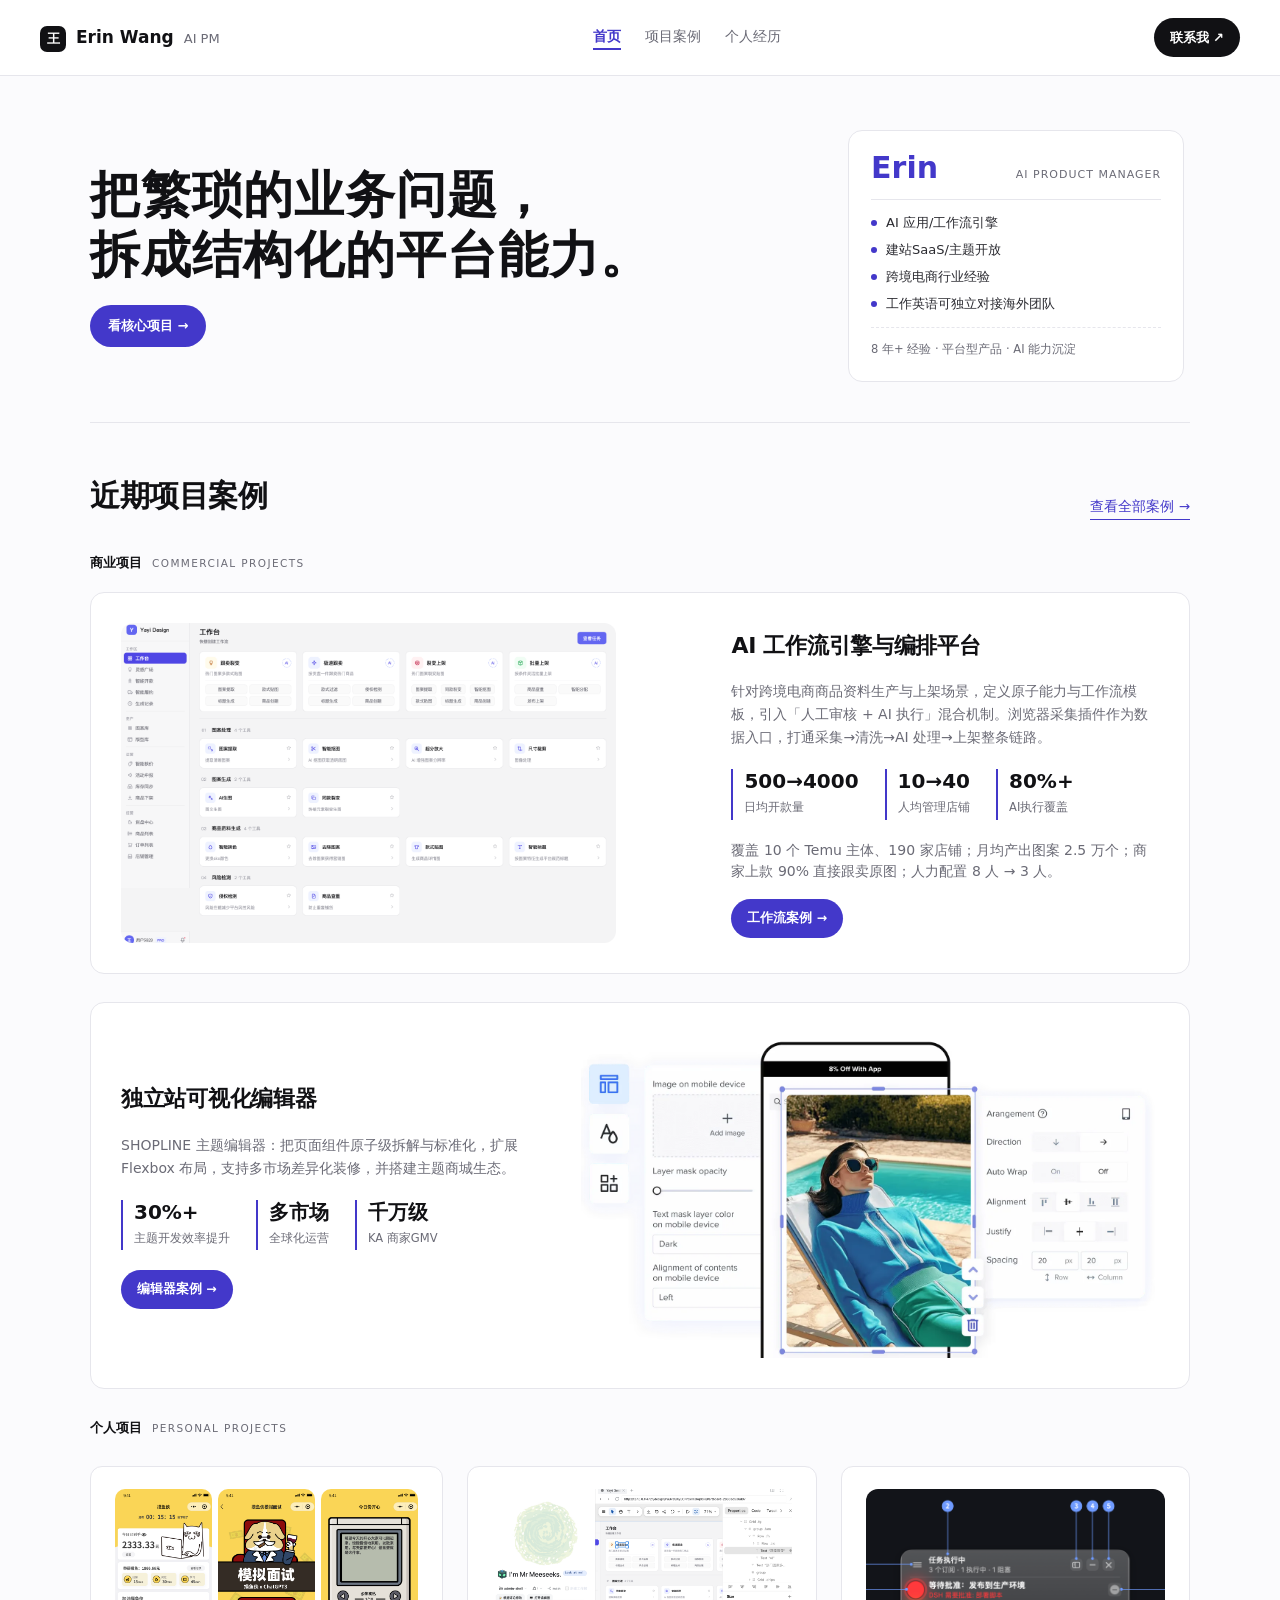
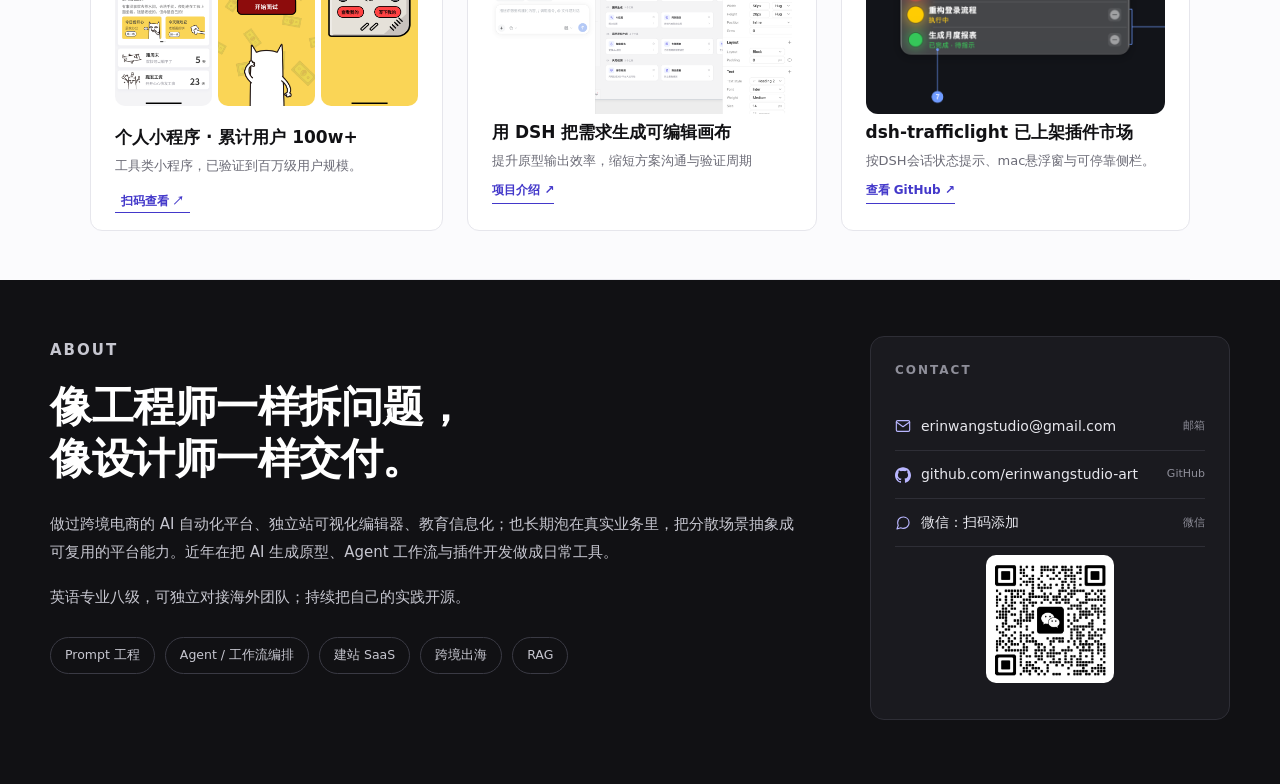
==== commit 7697148a: "更新个人网站三页正文与口径说明" ====
--- a/index.html
+++ b/index.html
@@ -153,6 +153,7 @@
 .metrics div{border-left:2px solid #4338ca;padding-left:11px}
 .metrics b{display:block;font-size:20px;font-weight:800;line-height:1.2}
 .metrics span{font-size:11.5px;color:#6b6b76}
+.scale-note{margin:2px 0 0;font-size:12.5px;line-height:1.55;color:#6b6b76}
 .feature .go{margin-top:auto;font-size:13px;color:#4338ca;font-weight:600}
 .feature .go.go-btn{display:inline-flex;align-items:center;width:max-content;background:#4338ca;color:#fff;padding:9px 16px;border-radius:999px;font-size:12.5px;font-weight:700}
 .feature .go.go-btn:hover{background:#111114}
@@ -227,7 +228,7 @@
             <img class="cover-img" src="assets/workflow-sample.png" alt="AI 工作流示例" style="width: 495px; height: 317px; object-fit: cover; object-position: 50% 38.4615%">
             <div class="feature-body"><h3>AI 工作流引擎与编排平台</h3>
             <p>针对跨境电商商品资料生产与上架场景，定义原子能力与工作流模板，引入「人工审核 + AI 执行」混合机制。浏览器采集插件作为数据入口，打通采集→清洗→AI 处理→上架整条链路。</p>
-            <div class="metrics"><div><b>500→4000</b><span>日均开款量</span></div><div><b>10→40</b><span>人均管理店铺</span></div><div><b>80%+</b><span>AI执行覆盖</span></div></div>
+            <div class="metrics"><div><b>500→4000</b><span>日均开款量</span></div><div><b>10→40</b><span>人均管理店铺</span></div><div><b>80%+</b><span>AI执行覆盖</span></div></div><p class="scale-note">覆盖 10 个 Temu 主体、190 家店铺；月均产出图案 2.5 万个；商家上款 90% 直接跟卖原图；人力配置 8 人 → 3 人。</p>
             <a class="go go-btn" href="cases.html#workflow">工作流案例 →</a></div>
           </article>
         </div>
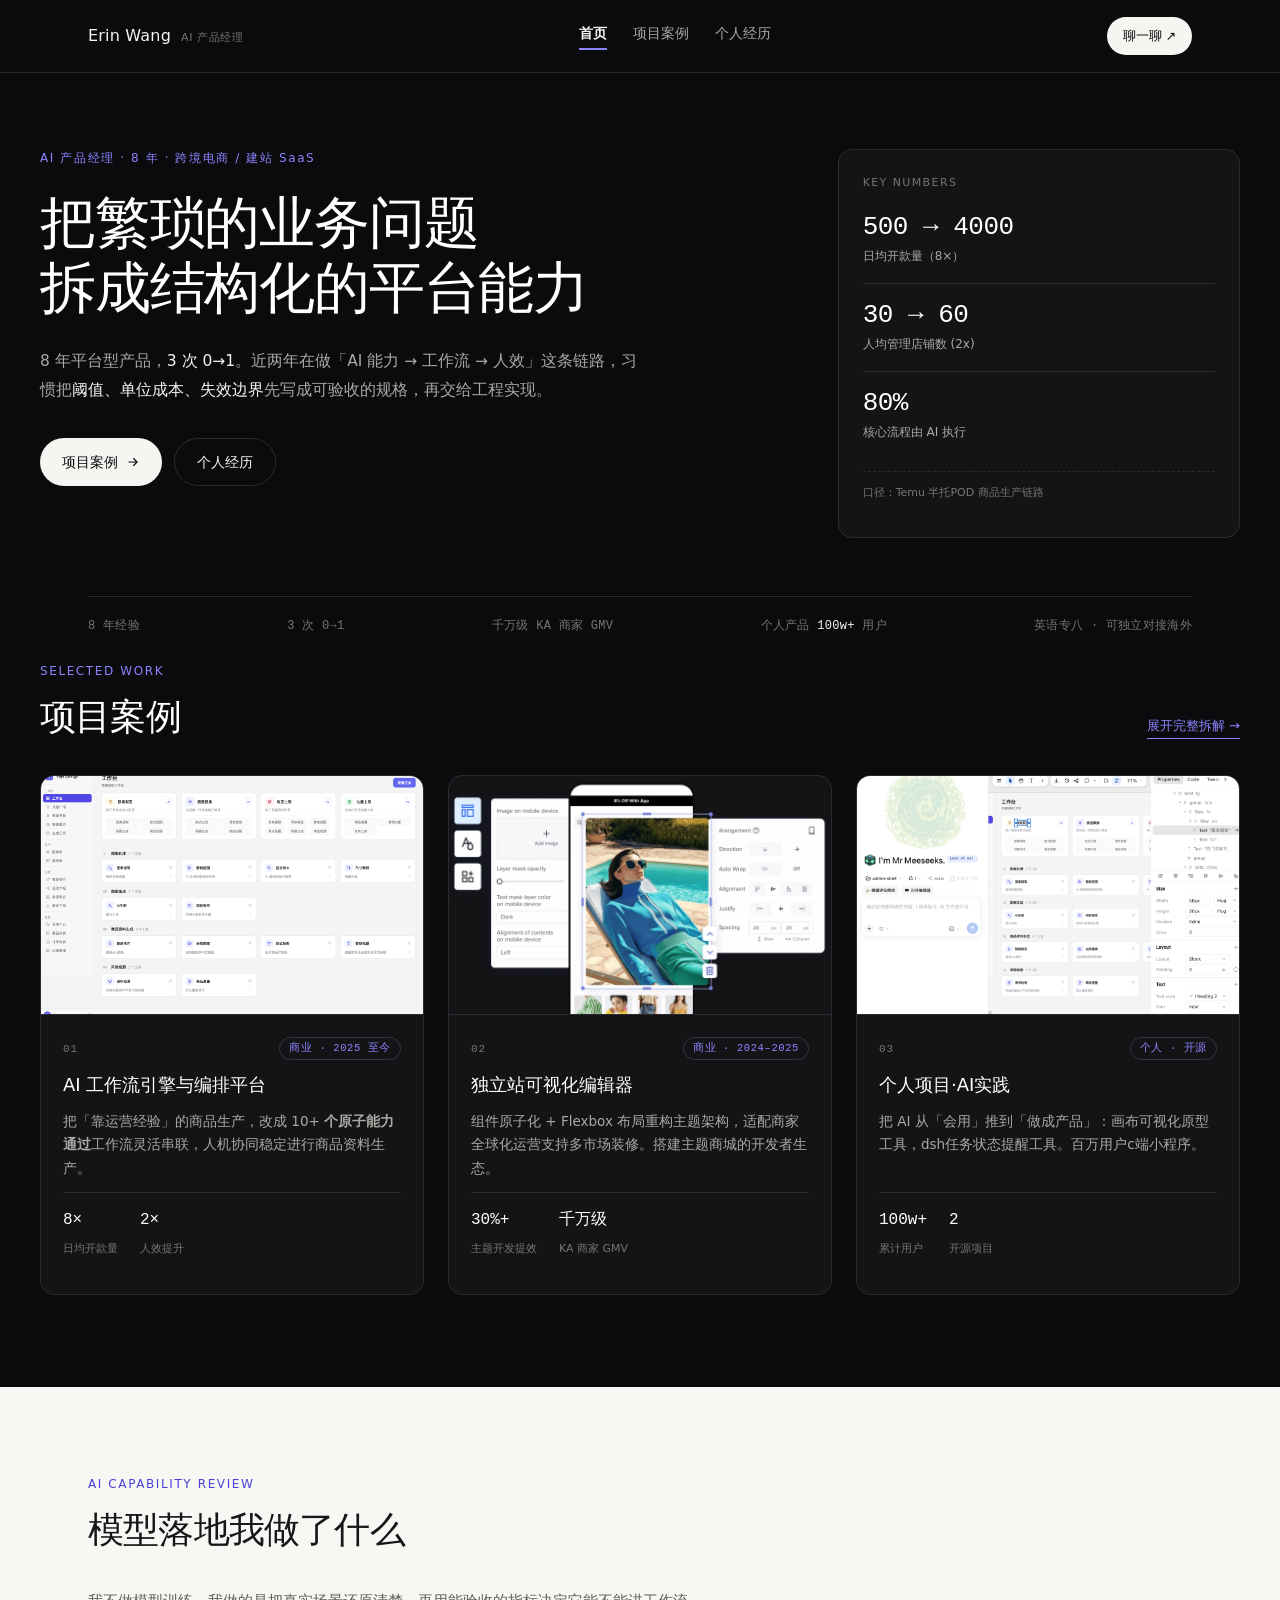
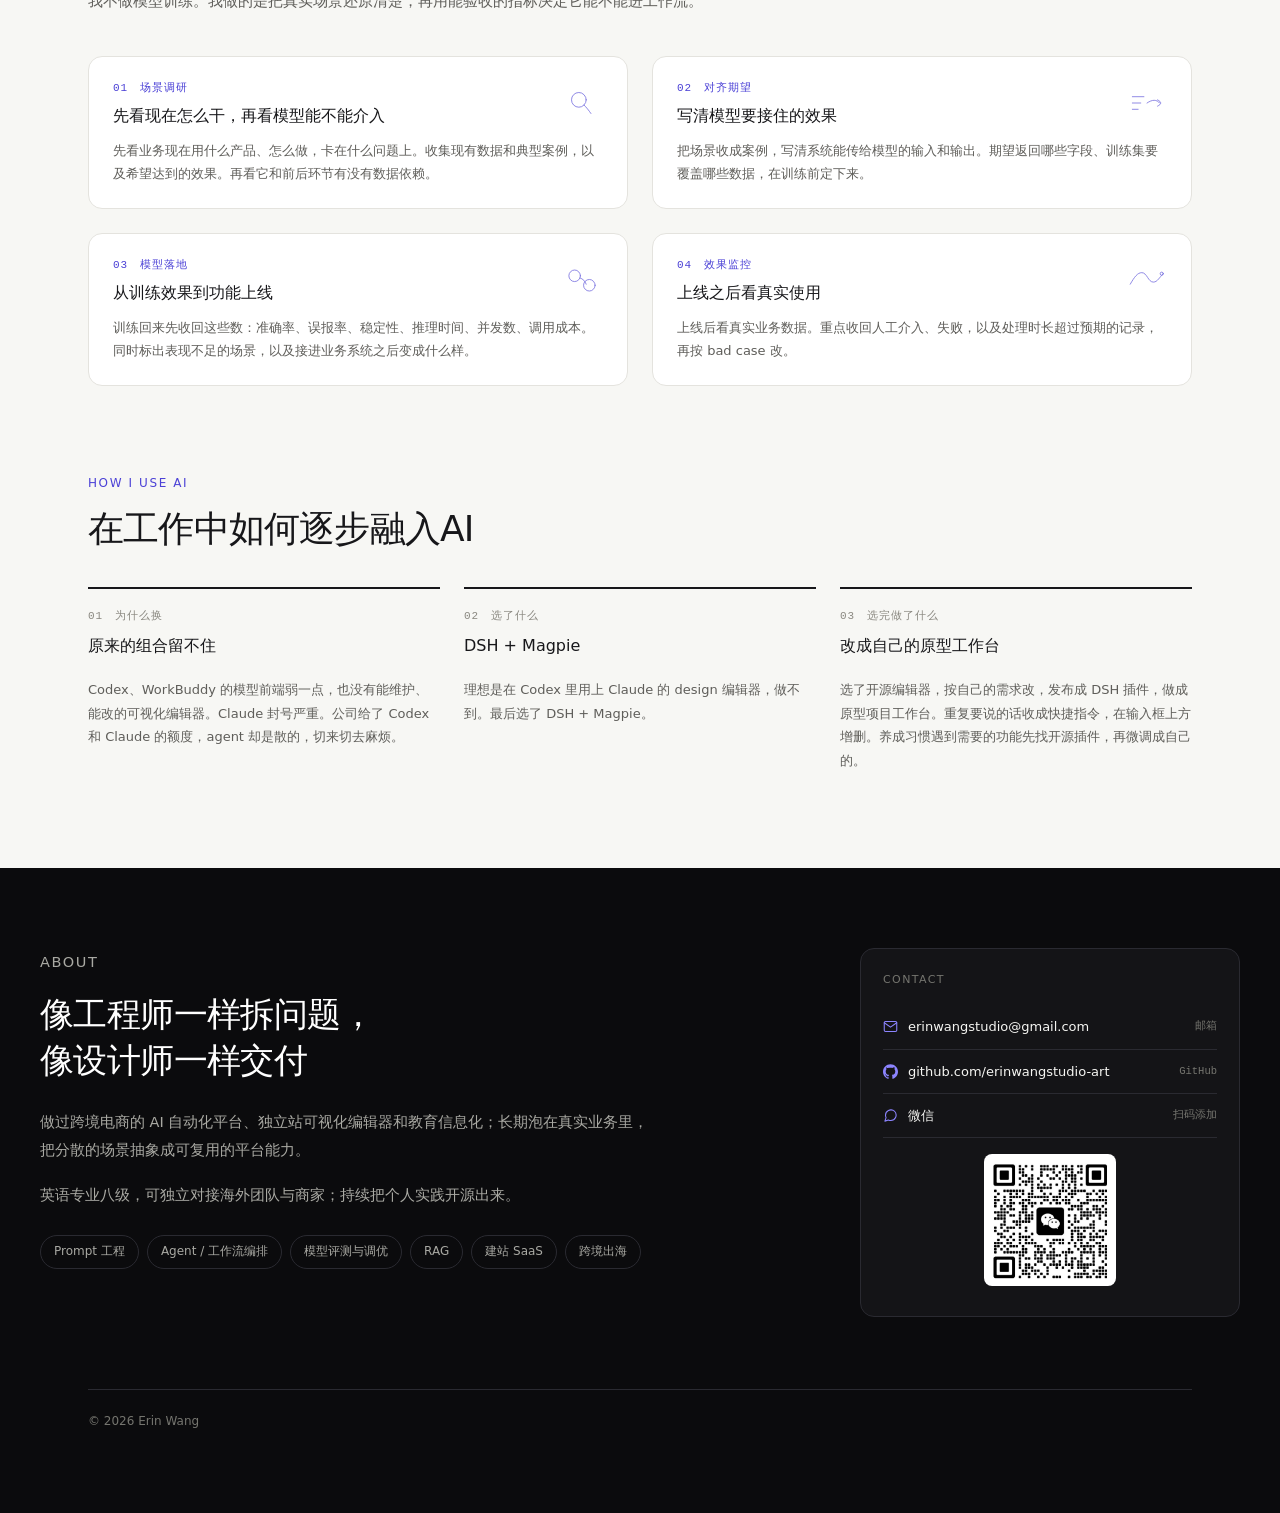
==== commit 9b659144: "同步个人网站三页画板内容" ====
--- a/index.html
+++ b/index.html
@@ -5,301 +5,402 @@
 <meta name="viewport" content="width=device-width, initial-scale=1">
 <title>王雅一 · AI 产品经理 · 首页</title>
 <style>
-body{margin:0;font-family:'PingFang SC','Noto Sans SC',system-ui,sans-serif;background:#fbfbfd}
+
+body{margin:0}
 a{color:inherit;text-decoration:none}
 *{box-sizing:border-box}
-.hp{background:#fbfbfd;color:#111114;font-family:'PingFang SC','Noto Sans SC',system-ui,sans-serif;font-size:16px;line-height:1.65}
-.hpwrap{max-width:1180px;margin:0 auto;padding:0 40px}
-.hpnav{display:flex;align-items:center;justify-content:space-between;gap:20px;padding:18px 40px;border-bottom:1px solid #e6e6ec;background:#fff}
-.hlogo{display:flex;align-items:baseline;gap:10px;font-weight:800;font-size:17px}
-.hlogo i{width:26px;height:26px;border-radius:7px;background:#111114;color:#fff;display:flex;align-items:center;justify-content:center;font-style:normal;font-size:13px}
-.hnav{display:flex;gap:24px;font-size:14px;color:#6b6b76}
-.hnav .on{color:#4338ca;border-bottom:2px solid #4338ca;font-weight:600}
-.hpill{display:inline-flex;align-items:center;gap:7px;font-size:13px;font-weight:600;background:#111114;color:#fff;padding:9px 16px;border-radius:999px}
-.ph{border:1px dashed #b7b7c6;background:linear-gradient(135deg,#f8f8fb,#f1f1f6);border-radius:12px;display:flex;flex-direction:column;align-items:center;justify-content:center;color:#6b6b76;text-align:center;padding:18px;gap:6px}
-.ph b{font-size:12px;color:#4338ca;letter-spacing:1px}
-.ph span{font-size:13px;color:#6b6b76;line-height:1.5}
-.ph small{font-size:11px;color:#9a9aa5}
-.summary-graphic{width:100%;height:auto;display:block;border-radius:12px}
-.hero-composite{width:100%;aspect-ratio:16/10;border:1px solid #e6e6ec;border-radius:12px;background:#fff;padding:12px;display:grid;grid-template-columns:1fr 1fr;grid-template-rows:1fr 1fr;gap:10px}
-.hc-module{border:1px solid #e6e6ec;border-radius:10px;background:#fbfbfd;padding:9px;overflow:hidden;display:flex;flex-direction:column;gap:6px}
-.hc-module img{width:100%;height:74px;object-fit:cover;border-radius:7px;display:block;flex:none}
-.hc-icon{width:24px;height:24px;color:#4338ca;flex:none}
-.hc-title{font-size:11.5px;font-weight:700;color:#111114;line-height:1.25}
-.hc-sub{font-size:10px;color:#6b6b76;line-height:1.35}
-.hc-tags{display:flex;gap:4px;flex-wrap:wrap}
-.hc-tags span{font-size:9px;color:#6b6b76;border:1px solid #e6e6ec;border-radius:999px;padding:1px 6px;background:#fff}
-.cover-img{width:100%;aspect-ratio:16/9;object-fit:cover;border-radius:12px;display:block;flex:none}
-.thumb-img{width:100%;aspect-ratio:4/3;object-fit:cover;border-radius:12px;display:block;flex:none}
-.phone-row{display:flex;gap:6px;width:100%;height:230px}
-.phone-shot{width:33.333%;height:100%;object-fit:cover;object-position:top;border-radius:10px;display:block;flex:none}
-.commercial-carousel{grid-template-columns:1fr}
-.carousel-controls{display:flex;align-items:center;justify-content:space-between;gap:12px;margin:14px 0 10px}
-.carousel-dots{display:flex;gap:8px;align-items:center}
-.carousel-dot{width:28px;height:6px;border:0;border-radius:999px;background:#d9d9e6;cursor:pointer;padding:0}
-.carousel-dot.on{background:#4338ca;width:34px}
-.carousel-arrows{display:flex;gap:8px}
-.carousel-arrow{width:32px;height:32px;border:1px solid #e6e6ec;border-radius:999px;background:#fff;color:#4338ca;cursor:pointer;display:flex;align-items:center;justify-content:center;padding:0}
-.carousel-meta{font-size:11px;color:#6b6b76;letter-spacing:1px}
-.slide-hint{font-size:11px;color:#6b6b76;margin:0 0 12px}
-.carousel-viewport{overflow:hidden;border-radius:14px}
-.carousel-track{display:flex;width:100%;transition:transform .65s cubic-bezier(.22,1,.36,1);will-change:transform}
-.carousel-slide{flex:0 0 100%;min-width:100%}
-.project-group{margin:28px 0 18px;display:flex;align-items:baseline;gap:10px}
-.project-group b{font-size:13px;color:#111114}
-.project-group span{font-size:10.5px;letter-spacing:1.4px;color:#6b6b76}
-.proj-badge{display:inline-flex;align-items:center;font-size:10px;border-radius:999px;padding:2px 8px;font-weight:600}
-.proj-badge.biz{background:#eef0ff;color:#4338ca;border:1px solid #dcdcf5}
-.proj-badge.personal{background:#f4f4f8;color:#6b6b76;border:1px solid #e6e6ec}
-.contact-section{border-top:1px solid #e6e6ec}
-.contact-card{background:#fff;border:1px solid #e6e6ec;border-radius:14px;padding:20px}
-.contact-body{display:grid;grid-template-columns:minmax(0,1fr) 128px;gap:18px;align-items:start}
-.contact-row{display:flex;align-items:center;gap:12px;padding:10px 0;border-bottom:1px solid #e6e6ec;font-size:14px}
-.contact-row:last-child{border-bottom:0}
-.contact-row .ico{width:32px;height:32px;border-radius:8px;background:#eef0ff;color:#4338ca;display:flex;align-items:center;justify-content:center;flex:none}
-.contact-row small{color:#6b6b76;margin-left:auto}
-.qr-ph{width:128px;height:128px;border:1px dashed #b7b7c6;border-radius:12px;background:#f8f8fb;display:flex;flex-direction:column;align-items:center;justify-content:center;text-align:center;color:#6b6b76;gap:4px;padding:8px}
-.qr-ph b{font-size:10px;color:#4338ca;letter-spacing:.5px}
-.qr-ph span{font-size:11px;line-height:1.35}
-.qr-ph small{font-size:10px;color:#9a9aa5}
-.qr-img{width:128px;height:128px;object-fit:cover;border-radius:12px;display:block;flex:none}
-#contact{scroll-margin-top:80px}
-.bottom-band{background:#111114;color:#fff;margin-left:calc(50% - 50vw);width:100vw;padding:56px 40px 64px;overflow:hidden}
-.bottom-inner{max-width:1180px;margin:0 auto;display:grid;grid-template-columns:minmax(0,1.35fr) 360px;gap:72px;align-items:start}
-.bottom-kicker{font-size:12px;letter-spacing:2px;color:#8f8f9a;margin:0 0 18px;font-weight:600}
-.bottom-about h2{font-size:42px;line-height:1.25;margin:0 0 24px;font-weight:800;letter-spacing:-.5px;color:#fff}
-.bottom-about p{font-size:15px;line-height:1.9;color:#c7c7d0;margin:0 0 16px}
-.bottom-chips{display:flex;flex-wrap:wrap;gap:10px;margin-top:26px}
-.bottom-chips span{font-size:12.5px;color:#c7c7d0;border:1px solid #3a3a44;border-radius:999px;padding:7px 14px}
-.bottom-contact{background:#1a1a1f;border:1px solid #2e2e36;border-radius:14px;padding:24px;min-width:0}
-.bottom-contact .bottom-kicker{margin-bottom:22px}
-.dc-row{display:flex;align-items:center;gap:10px;padding:12px 0;border-bottom:1px solid #2e2e36;font-size:14px;color:#e7e7ed}
-.dc-row small{margin-left:auto;color:#8f8f9a;font-size:11px}
-.dc-row svg{color:#b9b6ff;flex:none}
-.dc-qr{width:128px;height:128px;object-fit:cover;border-radius:10px;display:block;margin:8px auto 12px}
-@media(max-width:980px){.bottom-inner{grid-template-columns:1fr;gap:28px}.bottom-about h2{font-size:34px}.bottom-band{padding:44px 24px 52px}}
-.contact-lead{font-size:22px;font-weight:800;margin:0 0 8px}
-.ph-hero{aspect-ratio:16/10;min-height:260px}
-.ph-cover{aspect-ratio:16/9;width:100%;margin-bottom:14px}
-.ph-thumb{aspect-ratio:4/3;width:100%;margin-bottom:12px}
-.mast{display:flex;align-items:flex-end;justify-content:space-between;gap:24px;padding:30px 0 22px;border-bottom:2px solid #111114;flex-wrap:wrap}
-.mast .name{font-size:44px;font-weight:800;letter-spacing:1px;line-height:1}
-.mast .role{font-size:12.5px;letter-spacing:3px;color:#4338ca;margin-top:10px;font-weight:600}
-.mast .contact{display:flex;flex-direction:column;align-items:flex-end;gap:4px;text-align:right;font-size:13px;color:#6b6b76;line-height:1.4}
-.citem{display:inline-flex;align-items:center;gap:6px}
-.citem svg{flex:none;color:#8a8a8a}
-.top-contact{display:flex;justify-content:flex-end;gap:16px;padding:10px 0 0;font-size:12px;color:#6b6b76}
-.top-contact a:hover{color:#4338ca}
-.wechat-item{position:relative;display:inline-flex;align-items:center}
-.wechat-trigger{border:0;background:transparent;padding:0;cursor:pointer;color:#6b6b76;display:inline-flex;align-items:center}
-.wechat-pop{position:absolute;top:26px;right:0;width:178px;padding:12px;background:#fff;border:1px solid #e6e6ec;border-radius:12px;box-shadow:0 12px 30px rgba(17,17,20,.12);display:none;z-index:80;flex-direction:column;align-items:center;gap:6px}
-.wechat-item:hover .wechat-pop,.wechat-item:focus-within .wechat-pop{display:flex}
-.wechat-pop img{width:140px;height:140px;object-fit:cover;border-radius:8px}
-.wechat-pop span{font-size:11px;color:#6b6b76}
-.projects-section{padding:64px 0 72px}
-.projects-section .sec-head{margin-bottom:32px}
-.mini-qr{width:72px;height:72px;border:1px dashed #b7b7c6;border-radius:8px;background:#f8f8fb;display:flex;flex-direction:column;align-items:center;justify-content:center;text-align:center;color:#6b6b76;gap:2px;padding:4px;margin-top:8px}
-.mini-qr b{font-size:9px;color:#4338ca}
-.mini-qr span{font-size:9px;line-height:1.2}
-.mini-program-qr{width:120px;height:120px;object-fit:cover;border-radius:6px;display:block}
-.scan-wrap{position:relative}
-.scan-wrap .thumb-img{aspect-ratio:4/3}
-.scan-trigger{position:absolute;left:50%;bottom:10px;transform:translateX(-50%);border:0;background:rgba(17,17,20,.88);color:#fff;border-radius:999px;padding:6px 12px;font-size:11px;cursor:pointer;white-space:nowrap}
-.scan-pop{position:absolute;left:50%;bottom:46px;transform:translateX(-50%);width:150px;background:#fff;border:1px solid #e6e6ec;border-radius:10px;box-shadow:0 10px 24px rgba(17,17,20,.14);padding:10px;display:none;z-index:20;flex-direction:column;align-items:center;gap:4px}
-.scan-wrap:hover .scan-pop,.scan-wrap:focus-within .scan-pop{display:flex}
-.scan-pop img{width:120px;height:120px;object-fit:cover;border-radius:6px}
-.mini-link{display:inline-flex;margin-top:10px;font-size:12px;color:#4338ca;font-weight:600;border-bottom:1px solid #4338ca;padding-bottom:2px}
-.qr-button-wrap{position:relative;display:inline-block;margin-top:10px}
-.mini-link.qr-button{border:0;border-bottom:1px solid #4338ca;background:transparent;padding-bottom:2px;cursor:pointer;margin-top:0}
-.mini-qr-pop{position:absolute;left:0;bottom:26px;width:150px;background:#fff;border:1px solid #e6e6ec;border-radius:10px;box-shadow:0 10px 24px rgba(17,17,20,.14);padding:10px;display:none;flex-direction:column;align-items:center;gap:4px;z-index:30}
-.qr-button-wrap:hover .mini-qr-pop,.qr-button-wrap:focus-within .mini-qr-pop{display:flex}
-.hero{display:grid;grid-template-columns:1.35fr .65fr;gap:48px;align-items:end;padding:54px 0 40px;border-bottom:1px solid #e6e6ec}
-.hero h1{font-size:50px;line-height:1.2;font-weight:800;margin:0;letter-spacing:1px}
-.hero h1 i{font-style:italic;color:#4338ca}
-.hero-cta{display:inline-flex;align-items:center;gap:7px;margin-top:20px;background:#4338ca;color:#fff;border-radius:999px;padding:10px 18px;font-size:13px;font-weight:700}
-.hero-cta:hover{background:#111114}
-.hero-overview{background:#fff;border:1px solid #e6e6ec;border-radius:14px;padding:22px;min-width:0}
-.hero-overview .ov-top{display:flex;align-items:baseline;justify-content:space-between;gap:12px;border-bottom:1px solid #e6e6ec;padding-bottom:14px}
-.hero-overview .ov-top b{font-size:30px;font-weight:800;color:#4338ca;line-height:1}
-.hero-overview .ov-top span{font-size:11px;letter-spacing:1px;color:#6b6b76}
-.hero-overview ul{list-style:none;margin:14px 0 0;padding:0;display:grid;gap:9px}
-.hero-overview li{display:flex;align-items:center;gap:9px;font-size:13px;color:#2b2b31;line-height:1.4}
-.hero-overview li i{width:6px;height:6px;border-radius:50%;background:#4338ca;flex:none}
-.hero-overview .ov-foot{margin-top:14px;border-top:1px dashed #e6e6ec;padding-top:12px;font-size:11.5px;color:#6b6b76;line-height:1.6}
-.hero .stand{font-size:15px;color:#6b6b76;margin:0;max-width:520px}
-.hero .stand b{color:#111114}
-.hero .quick{display:flex;gap:26px;flex-wrap:wrap;margin-top:22px}
-.hero .quick div{border-left:2px solid #4338ca;padding-left:12px}
-.hero .quick b{display:block;font-size:20px;font-weight:800;line-height:1.2}
-.hero .quick span{font-size:12px;color:#6b6b76}
-.hint{font-size:13px;color:#6b6b76;border:1px dashed #d9d9e6;border-radius:12px;padding:18px;line-height:1.8;background:#fff}
-.hint b{color:#111114}
-.section{padding:48px 0;border-bottom:1px solid #e6e6ec}
-.sec-head{display:flex;align-items:flex-end;justify-content:space-between;gap:20px;margin-bottom:22px;flex-wrap:wrap}
-.sec-head .kicker{font-size:12px;letter-spacing:2px;color:#6b6b76;margin:0 0 8px;font-weight:600}
-.sec-head h2{font-size:30px;letter-spacing:-.5px;margin:0;font-weight:800}
-.more{display:inline-flex;align-items:center;gap:6px;font-size:13.5px;color:#4338ca;border-bottom:1px solid #4338ca;padding-bottom:2px}
-.feature-grid{display:grid;grid-template-columns:1fr 1fr;gap:28px}
-.feature{background:#fff;border:1px solid #e6e6ec;border-radius:14px;padding:30px;display:flex;flex-direction:column;gap:20px}
-.feature.split{display:grid;grid-template-columns:minmax(0,1.15fr) minmax(0,.85fr);gap:32px;align-items:center}
-.feature.split.reverse{grid-template-columns:minmax(0,.85fr) minmax(0,1.15fr)}
-.feature.split .cover-img{height:100%;min-height:320px}
-.feature-stack{display:flex;flex-direction:column;gap:28px}
-.feature-body{display:flex;flex-direction:column;gap:16px;justify-content:center;min-width:0}
-.feature .no{font-size:11.5px;letter-spacing:1.5px;color:#4338ca;font-weight:700}
-.feature h3{font-size:22px;margin:0;font-weight:800;letter-spacing:-.3px}
-.feature p{margin:0;color:#6b6b76;font-size:14px}
-.metrics{display:flex;gap:26px;flex-wrap:wrap;margin:4px 0}
-.metrics div{border-left:2px solid #4338ca;padding-left:11px}
-.metrics b{display:block;font-size:20px;font-weight:800;line-height:1.2}
-.metrics span{font-size:11.5px;color:#6b6b76}
-.scale-note{margin:2px 0 0;font-size:12.5px;line-height:1.55;color:#6b6b76}
-.feature .go{margin-top:auto;font-size:13px;color:#4338ca;font-weight:600}
-.feature .go.go-btn{display:inline-flex;align-items:center;width:max-content;background:#4338ca;color:#fff;padding:9px 16px;border-radius:999px;font-size:12.5px;font-weight:700}
-.feature .go.go-btn:hover{background:#111114}
-.strip{display:grid;grid-template-columns:repeat(3,1fr);gap:24px;margin-top:28px}
-.strip .mini{background:#f4f4f8;border:1px solid #e6e6ec;border-radius:12px;padding:22px 24px}
-.strip .mini .k{font-size:11px;letter-spacing:1.4px;color:#6b6b76}
-.strip .mini b{display:block;margin:4px 0;font-size:17px}
-.strip .mini p{margin:0;color:#6b6b76;font-size:13px}
-.ability-row{display:flex;flex-wrap:wrap;gap:10px}
-.ability-row span{font-size:12.5px;color:#6b6b76;border:1px solid #e6e6ec;border-radius:999px;padding:5px 12px;background:#fff}
-.ai-note{margin-top:12px;border-left:2px solid #4338ca;padding-left:12px;font-size:12.5px;color:#6b6b76;line-height:1.6}
-.ai-note b{color:#111114}
-.method-steps{display:flex;flex-wrap:wrap;gap:12px;margin-top:12px}
-.method-steps span{font-size:13px;color:#6b6b76;border:1px solid #e6e6ec;border-radius:999px;padding:5px 12px;background:#fff}
-.aboutline{font-size:14.5px;color:#6b6b76;max-width:720px}
-.foot{border-top:1px solid #e6e6ec;margin-top:30px;padding:22px 0 50px;display:flex;justify-content:space-between;flex-wrap:wrap;gap:12px;font-size:13px;color:#6b6b76}
-@media(max-width:980px){.hero{grid-template-columns:1fr;gap:18px}.feature-grid,.strip{grid-template-columns:1fr}.hp h1{font-size:38px}.feature.split,.feature.split.reverse{grid-template-columns:1fr}.feature.split .cover-img,.feature.split.reverse .cover-img{order:1}.feature.split .feature-body,.feature.split.reverse .feature-body{order:2}}
-@media(max-width:640px){
- .hpnav{padding:12px 18px;gap:10px;flex-wrap:wrap}.hlogo{font-size:15px;white-space:nowrap}.hnav{order:3;width:100%;justify-content:space-between;gap:12px}.hnav a{padding:8px 0}.hpill{margin-left:auto;white-space:nowrap}
- .hpwrap{padding:0 18px}.hero{padding:34px 0 28px;gap:24px}.hero>div,.hero h1,.hero-overview{width:100%!important;max-width:100%}.hero h1{font-size:clamp(29px,8vw,38px)!important;line-height:1.3;overflow-wrap:anywhere}.hero-overview{padding:18px}
- .section,.projects-section{padding:36px 0}.sec-head h2{font-size:26px}.feature{padding:18px;gap:18px}.feature.split,.feature.split.reverse{gap:20px}.feature.split .cover-img{width:100%!important;height:auto!important;min-height:0;aspect-ratio:16/9}.feature-body{gap:12px}.metrics{gap:16px}.strip{gap:16px;margin-top:20px}.strip .mini{height:auto!important;padding:18px}.phone-row{height:auto;gap:6px}.phone-shot{width:calc((100% - 12px)/3)!important;height:auto!important;aspect-ratio:97/217;object-fit:cover}.thumb-img{max-width:100%}.bottom-band{padding:40px 18px}.bottom-contact{padding:18px}.dc-row{flex-wrap:wrap;overflow-wrap:anywhere}.dc-row a{min-width:0;overflow-wrap:anywhere}
+:root{
+  --ink:#0B0B0D; --ink2:#141417; --ink3:#1C1C21; --lined:#2A2A31;
+  --paper:#F7F7F4; --card:#FFFFFF; --line:#E4E3DE;
+  --t1:#17171A; --t2:#5F5E5A; --t3:#8A8880;
+  --d1:#F5F5F2; --d2:#A9A9A3; --d3:#75756F;
+  --a:#6E63F5; --at:#8C84FF; --ad:#4B41D6; --amber:#BA7517; --ambert:#EF9F27;
+  --mono:ui-monospace,"SF Mono",SFMono-Regular,Menlo,monospace;
 }
+.site{font-family:'PingFang SC','Noto Sans SC',system-ui,sans-serif;font-size:16px;line-height:1.65;color:var(--t1);background:var(--paper)}
+.wrap{max-width:1200px;margin:0 auto;padding:0 48px}
+.dark{background:var(--ink);color:var(--d1)}
+.dark ::selection{background:var(--a);color:#fff}
+.nav{border-bottom:1px solid var(--lined)}
+.navin{display:flex;align-items:center;justify-content:space-between;gap:24px;height:72px}
+.brand{display:flex;align-items:baseline;gap:10px}
+.mark{width:26px;height:26px;border-radius:7px;background:var(--d1);color:var(--ink);display:inline-flex;align-items:center;justify-content:center;font-size:13px;font-weight:500;align-self:center}
+.bn{font-size:16px;font-weight:500;letter-spacing:.2px}
+.bt{font-size:11px;color:var(--d3);letter-spacing:.6px}
+.links{display:flex;gap:26px;font-size:13.5px;color:var(--d2)}
+.links a:hover{color:var(--d1)}
+.links a.on{color:var(--d1);font-weight:600;border-bottom:2px solid var(--at);padding-bottom:4px}
+.navcta{font-size:12.5px;font-weight:500;color:var(--ink);background:var(--d1);padding:9px 16px;border-radius:999px;white-space:nowrap}
+.hero{display:grid;grid-template-columns:minmax(0,1.55fr) minmax(0,.85fr);gap:64px;align-items:start;padding:76px 0 58px}
+.kick{margin:0 0 22px;font-size:12px;letter-spacing:1.6px;color:var(--at);font-weight:500}
+.hero h1{margin:0;font-size:56px;line-height:1.16;letter-spacing:-1.2px;font-weight:500;color:#FFF}
+.hero .lead{margin:26px 0 0;font-size:15.5px;line-height:1.9;color:var(--d2);max-width:600px}
+.hero .lead b{color:var(--d1);font-weight:500}
+.acts{display:flex;gap:12px;margin-top:32px;flex-wrap:wrap}
+.btnp{display:inline-flex;align-items:center;gap:8px;background:var(--d1);color:var(--ink);font-size:13.5px;font-weight:500;padding:12px 22px;border-radius:999px;min-height:44px}
+.btnp:hover{background:#fff}
+.btns{display:inline-flex;align-items:center;gap:8px;border:1px solid var(--lined);color:var(--d1);font-size:13.5px;padding:12px 22px;border-radius:999px;min-height:44px}
+.btns:hover{border-color:var(--d3)}
+.proof{background:var(--ink2);border:1px solid var(--lined);border-radius:14px;padding:24px}
+.proof .ph{font-size:11px;letter-spacing:1.4px;color:var(--d3);margin:0 0 4px;font-weight:500}
+.prow{padding:16px 0;border-bottom:1px solid var(--lined)}
+.prow:last-of-type{border-bottom:0}
+.pn{font-family:var(--mono);font-size:26px;font-weight:500;letter-spacing:-.5px;color:#fff;line-height:1.2;font-variant-numeric:tabular-nums}
+.pl{font-size:12px;color:var(--d2);margin-top:4px}
+.pcal{font-size:11px;color:var(--d3);line-height:1.6;margin-top:12px;padding-top:12px;border-top:1px dashed var(--lined)}
+.rail{border-top:1px solid var(--lined);padding:20px 0 26px;display:flex;justify-content:space-between;gap:24px;flex-wrap:wrap;font-family:var(--mono);font-size:12px;color:var(--d3);letter-spacing:.3px;font-variant-numeric:tabular-nums}
+.rail b{color:var(--d1);font-weight:500}
+.sec{padding:88px 0}
+.shead{display:flex;align-items:flex-end;justify-content:space-between;gap:24px;margin-bottom:36px;flex-wrap:wrap}
+.shead .k{font-size:12px;letter-spacing:1.6px;color:var(--ad);font-weight:500;margin:0 0 12px}
+.shead h2{font-size:36px;line-height:1.25;letter-spacing:-.8px;margin:0;font-weight:500}
+.dark .shead .k{color:var(--at)}
+.dark .shead h2{color:#fff}
+.slink{font-size:13px;color:var(--ad);border-bottom:1px solid var(--ad);padding-bottom:2px;white-space:nowrap}
+.dark .slink{color:var(--at);border-color:var(--at)}
+.work{padding:0 0 92px}
+.wgrid{display:grid;grid-template-columns:repeat(3,minmax(0,1fr));gap:24px}
+.wcard{background:var(--ink2);border:1px solid var(--lined);border-radius:14px;overflow:hidden;display:flex;flex-direction:column;transition:border-color .2s}
+.wcard:hover{border-color:#3A3A44}
+.wcard img{width:100%;aspect-ratio:16/10;object-fit:cover;display:block;border-bottom:1px solid var(--lined)}
+.wbody{padding:22px;display:flex;flex-direction:column;gap:12px;flex:1}
+.wtop{display:flex;align-items:center;justify-content:space-between;gap:12px;font-family:var(--mono);font-size:11px;color:var(--d3);letter-spacing:.8px}
+.tag{font-size:10.5px;letter-spacing:.6px;color:var(--at);border:1px solid #34343F;border-radius:999px;padding:2px 9px;font-family:var(--mono)}
+.wcard h3{margin:0;font-size:18px;font-weight:500;color:#fff;line-height:1.4}
+.wclaim{margin:0;font-size:13.5px;line-height:1.75;color:var(--d2)}
+.wkpi{display:flex;gap:22px;margin-top:auto;padding-top:14px;border-top:1px solid var(--lined)}
+.wkpi b{display:block;font-family:var(--mono);font-size:16px;font-weight:500;color:#fff;font-variant-numeric:tabular-nums}
+.wkpi span{font-size:11px;color:var(--d3)}
+.wrole{font-size:11px;color:var(--d3);display:flex;align-items:center;gap:6px}
+.wrole svg{flex:none;color:var(--at)}
+.lead2{font-size:15px;line-height:1.85;color:var(--t2);max-width:760px;margin:0 0 40px}
+.lead2 b{color:var(--t1);font-weight:500}
+.mgrid{display:grid;grid-template-columns:minmax(0,1.5fr) minmax(0,.9fr);gap:36px;align-items:start}
+.card{background:var(--card);border:1px solid var(--line);border-radius:14px;padding:24px}
+.chead{display:flex;align-items:center;justify-content:space-between;gap:16px;margin-bottom:8px;flex-wrap:wrap}
+.chead h3{margin:0;font-size:13px;font-weight:500;letter-spacing:.4px;color:var(--t1)}
+.legend{display:flex;gap:16px;font-size:11px;color:var(--t2)}
+.legend i{width:8px;height:8px;border-radius:50%;display:inline-block;margin-right:6px;vertical-align:middle}
+.chart{width:100%;height:auto;display:block;margin-top:8px}
+.mnotes{display:flex;flex-direction:column;gap:18px}
+.mnote{border-top:1px solid var(--line);padding-top:16px}
+.mnote:first-child{border-top:0;padding-top:0}
+.mtop{display:flex;align-items:center;justify-content:space-between;gap:18px}
+.pic{width:42px;height:42px;flex:none;margin:0;color:var(--ad);opacity:.72;pointer-events:none}
+.pic svg{display:block;width:100%;height:100%}
+.mtop + p{margin-top:10px}
+.mnote .no{font-family:var(--mono);font-size:11px;color:var(--ad);letter-spacing:1px}
+.mnote h4{margin:6px 0 8px;font-size:15.5px;font-weight:500;line-height:1.45}
+.mnote p{margin:0;font-size:13px;line-height:1.8;color:var(--t2)}
+.mnote .mtop + p,.step .mtop + p{margin-top:12px}
+.mtop h4{margin-bottom:0}
+.mnote p b{color:var(--t1);font-weight:500}
+.cal{font-size:11px;color:var(--t3);line-height:1.9;margin-top:18px;padding-top:14px;border-top:1px dashed var(--line)}
+.pgrid{display:grid;grid-template-columns:repeat(3,minmax(0,1fr));gap:24px}
+.pcard{background:var(--card);border:1px solid var(--line);border-radius:14px;padding:24px;display:flex;flex-direction:column;gap:14px}
+.pcard .shots{display:flex;gap:6px;height:210px}
+.pcard .shots img{width:33.33%;height:100%;object-fit:cover;object-position:top;border-radius:8px}
+.pcard .one{width:100%;height:210px;object-fit:cover;border-radius:8px;display:block}
+.pcard h3{margin:0;font-size:16px;font-weight:500;line-height:1.5}
+.pcard p{margin:0;font-size:13px;line-height:1.75;color:var(--t2)}
+.pres{font-family:var(--mono);font-size:12px;color:var(--t1);font-variant-numeric:tabular-nums;border-top:1px solid var(--line);padding-top:12px;margin-top:auto}
+.pres b{color:var(--ad);font-weight:500}
+.plink{font-size:12.5px;color:var(--ad);display:inline-flex;align-items:center;gap:5px}
+.steps{display:grid;grid-template-columns:repeat(3,minmax(0,1fr));gap:24px}
+.pair{display:grid;grid-template-columns:1fr 1fr;gap:24px}
+.pair .mnote{border:1px solid var(--line);border-radius:14px;padding:22px 24px;background:#fff}
+.pair .mnote:first-child{border-top:1px solid var(--line);padding-top:22px}
+.step{border-top:2px solid var(--t1);padding:18px 0 8px}
+.step .n{font-family:var(--mono);font-size:11px;color:var(--t3);letter-spacing:1px}
+.step h4{margin:8px 0 8px;font-size:16px;font-weight:500;line-height:1.5}
+.step p{margin:0;font-size:13px;line-height:1.8;color:var(--t2)}
+.mquote{font-size:15px;color:var(--t2);margin:36px 0 0;padding-left:16px;border-left:2px solid var(--ad);line-height:1.85;max-width:820px}
+.mquote b{color:var(--t1);font-weight:500}
+.about{padding:80px 0 72px}
+.agrid{display:grid;grid-template-columns:minmax(0,1.25fr) 380px;gap:72px;align-items:start}
+.about h2{font-size:34px;line-height:1.35;letter-spacing:-.6px;margin:0 0 24px;font-weight:500;color:#fff}
+.about p{font-size:14.5px;line-height:1.95;color:var(--d2);margin:0 0 16px;max-width:620px}
+.chips{display:flex;flex-wrap:wrap;gap:8px;margin-top:26px}
+.chips span{font-size:12px;color:var(--d2);border:1px solid var(--lined);border-radius:999px;padding:6px 13px}
+.con{background:var(--ink2);border:1px solid var(--lined);border-radius:14px;padding:22px}
+.con h3{margin:0 0 16px;font-size:11px;letter-spacing:1.4px;color:var(--d3);font-weight:500}
+.crow{display:flex;align-items:center;gap:10px;padding:11px 0;border-bottom:1px solid var(--lined);font-size:13px;color:var(--d1)}
+.crow small{margin-left:auto;color:var(--d3);font-size:10.5px;font-family:var(--mono)}
+.crow svg{color:var(--at);flex:none}
+.qr{width:132px;height:132px;object-fit:cover;border-radius:8px;display:block;margin:16px auto 8px}
+.qrcap{text-align:center;font-size:11px;color:var(--d3)}
+.foot{border-top:1px solid var(--lined);padding:22px 0 40px;display:flex;justify-content:space-between;gap:16px;flex-wrap:wrap;font-size:12px;color:var(--d3)}
+@media(max-width:1100px){
+  .hero{grid-template-columns:1fr;gap:36px;padding:56px 0 40px}
+  .hero h1{font-size:42px}
+  .wgrid,.pgrid,.steps,.pair{grid-template-columns:1fr}
+  .mgrid{grid-template-columns:1fr}
+  .agrid{grid-template-columns:1fr;gap:36px}
+  .wrap{padding:0 32px}
+  .sec{padding:64px 0}
+}
+@media(max-width:760px){
+  .wrap{padding:0 20px}
+  .navin{height:auto;padding:14px 0;flex-wrap:wrap;gap:12px}
+  .links{gap:18px;font-size:12.5px;order:3;width:100%}
+  .hero h1{font-size:32px;letter-spacing:-.4px}
+  .shead h2{font-size:26px}
+  .about h2{font-size:26px}
+  .wcard img{aspect-ratio:16/9}
+  .pcard .shots{height:180px}
+  .rail{gap:10px 18px;font-size:11px}
+  .mgrid{gap:24px}
+}
+
 </style>
 </head>
 <body>
-<div class="hp" id="top">
-  <div class="hpnav">
-    <div class="hlogo"><i>王</i>Erin Wang<span style="font-weight: 500; color: rgb(107, 107, 118); font-size: 13px">AI PM</span></div>
-    <nav class="hnav">
-      <a class="on" href="index.html">首页</a>
-      <a href="cases.html">项目案例</a>
-      <a href="experience.html">个人经历</a>
-    </nav>
-    <a class="hpill" href="#contact">联系我 ↗</a>
-  </div>
-
-  <div class="hpwrap">
-    
-
-    <section class="hero" style="align-items: center">
-      <div style="width: 554px">
-        <h1 style="width: 602px; font-style: normal; color: #111114; font-size: 50px">把繁琐的业务问题，<br>拆成结构化的平台能力。</h1>
-        
-        <a class="hero-cta" href="cases.html">看核心项目 →</a>
-        
-      </div>
-      <aside class="hero-overview" style="width: 336px">
-        <div class="ov-top" style="gap: 8px; justify-content: space-between"><b>Erin</b><span>&nbsp;AI PRODUCT MANAGER</span></div>
-        <ul>
-          <li><i></i>AI 应用/工作流引擎</li>
-          <li><i></i>建站SaaS/主题开放</li>
-          
-          <li><i></i>跨境电商行业经验</li><li><i></i>工作英语可独立对接海外团队</li>
-        </ul>
-        <div class="ov-foot">8 年+ 经验 · 平台型产品 · AI 能力沉淀</div>
+
+
+<div class="site">
+  <div class="dark">
+    <header class="nav">
+      <div class="wrap navin">
+        <div class="brand"><span class="bn">Erin Wang</span><span class="bt">AI 产品经理</span></div>
+        <nav class="links"><a class="on" href="index.html">首页</a><a href="cases.html">项目案例</a>
+          <a href="experience.html">个人经历</a>
+        </nav>
+        <a class="navcta" href="#contact">聊一聊 ↗</a>
+      </div>
+    </header>
+
+    <section class="hero wrap">
+      <div>
+        <p class="kick">AI 产品经理 · 8 年 · 跨境电商 / 建站 SaaS</p>
+        <h1>把繁琐的业务问题<br>拆成结构化的平台能力</h1>
+        <p class="lead">8 年平台型产品，<b>3 次 0→1</b>。近两年在做「AI 能力 → 工作流 → 人效」这条链路，习惯把<b>阈值、单位成本、失效边界</b>先写成可验收的规格，再交给工程实现。</p>
+        <div class="acts">
+          <a class="btnp" href="#work"><span>项目案例</span>
+            <svg width="14" height="14" viewBox="0 0 24 24" fill="none" stroke="currentColor" stroke-width="2" stroke-linecap="round" stroke-linejoin="round" aria-hidden="true"><path d="M5 12h14M13 6l6 6-6 6"></path></svg>
+          </a>
+          <a class="btns" href="experience.html">个人经历</a>
+        </div>
+      </div>
+      <aside class="proof">
+        <p class="ph">KEY NUMBERS</p>
+        <div class="prow"><div class="pn">500 → 4000</div><div class="pl">日均开款量（8×）</div></div>
+        <div class="prow"><div class="pn">30 → 60</div><div class="pl">人均管理店铺数 (2x)</div></div>
+        <div class="prow"><div class="pn">80%</div><div class="pl">核心流程由 AI 执行</div></div>
+        <p class="pcal">口径：Temu 半托POD 商品生产链路</p>
       </aside>
     </section>
 
-    <section class="section projects-section" id="core">
-      <div class="sec-head">
+    <div class="wrap">
+      <div class="rail">
+        <span>8 年经验</span>
+        <span>3 次 0→1</span>
+        <span>千万级 KA 商家 GMV</span>
+        <span>个人产品 <b>100w+</b> 用户</span>
+        <span>英语专八 · 可独立对接海外</span>
+      </div>
+    </div>
+
+    <section class="work wrap" id="work">
+      <div class="shead">
         <div>
-          
-          <h2>近期项目案例</h2>
-        </div>
-        <a class="more" href="cases.html">查看全部案例 →</a>
-      </div>
-      <div class="project-group"><b>商业项目</b><span>COMMERCIAL PROJECTS</span></div>
-      <div class="feature-stack">
+          <p class="k">SELECTED WORK</p>
+          <h2>项目案例</h2>
+        </div>
+        <a class="slink" href="cases.html">展开完整拆解 →</a>
+      </div>
+      <div class="wgrid">
+        <a class="wcard" href="cases.html#workflow">
+          <img src="assets/6b3aa0e71e342abacb3070b7d66b137c.png" alt="AI 工作流编排平台">
+          <div class="wbody">
+            <div class="wtop"><span>01</span><span class="tag">商业 · 2025 至今</span></div>
+            <h3>AI 工作流引擎与编排平台</h3>
+            <p class="wclaim">把「靠运营经验」的商品生产，改成 10+<b>&nbsp;个原子能力通过</b>工作流灵活串联，人机协同稳定进行商品资料生产。</p>
+            <div class="wkpi">
+              <div><b>8×</b><span>日均开款量</span></div>
+              <div><b><span style="display: block; font-size: 16px; color: rgb(255, 255, 255); font-variant-numeric: tabular-nums">2×</span><span style="color: rgb(117, 117, 111); font-family: &quot;PingFang SC&quot;, &quot;Noto Sans SC&quot;, system-ui, sans-serif"></span></b><span>人效提升</span></div>
+            </div>
+            <div class="wrole">
+
+
+            </div>
+          </div>
+        </a>
+        <a class="wcard" href="cases.html#editor">
+          <img src="assets/8e84904e96d17cc79fcdc4c27f221cd3.webp" alt="独立站可视化编辑器">
+          <div class="wbody">
+            <div class="wtop"><span>02</span><span class="tag">商业 · 2024–2025</span></div>
+            <h3>独立站可视化编辑器</h3>
+            <p class="wclaim">组件原子化 + Flexbox 布局重构主题架构，适配商家全球化运营支持多市场装修。搭建主题商城的开发者生态。</p>
+            <div class="wkpi">
+              <div><b>30%+</b><span>主题开发提效</span></div>
+              <div><b>千万级</b><span>KA 商家 GMV</span></div>
+            </div>
+            <div class="wrole">
+
+
+            </div>
+          </div>
+        </a>
+        <a class="wcard" href="cases.html#practice">
+          <img src="assets/32869281cb17da83e20659aef21df35e.png" alt="AI 生成可编辑画布">
+          <div class="wbody">
+            <div class="wtop"><span>03</span><span class="tag">个人 · 开源</span></div>
+            <h3>个人项目·AI实践</h3>
+            <p class="wclaim">把 AI 从「会用」推到「做成产品」：画布可视化原型工具，dsh任务状态提醒工具。百万用户c端小程序。</p>
+            <div class="wkpi">
+              <div><b>100w+</b><span>累计用户</span></div>
+              <div><b>2</b><span>开源项目</span></div>
+            </div>
+            <div class="wrole">
+
+
+            </div>
+          </div>
+        </a>
+      </div>
+    </section>
+  </div>
+
+  <section class="sec" id="matrix">
+    <div class="wrap">
+      <div class="shead">
         <div>
-          
-          <article class="feature split" style="background-color: #ffffff">
-            <img class="cover-img" src="assets/workflow-sample.png" alt="AI 工作流示例" style="width: 495px; height: 317px; object-fit: cover; object-position: 50% 38.4615%">
-            <div class="feature-body"><h3>AI 工作流引擎与编排平台</h3>
-            <p>针对跨境电商商品资料生产与上架场景，定义原子能力与工作流模板，引入「人工审核 + AI 执行」混合机制。浏览器采集插件作为数据入口，打通采集→清洗→AI 处理→上架整条链路。</p>
-            <div class="metrics"><div><b>500→4000</b><span>日均开款量</span></div><div><b>10→40</b><span>人均管理店铺</span></div><div><b>80%+</b><span>AI执行覆盖</span></div></div><p class="scale-note">覆盖 10 个 Temu 主体、190 家店铺；月均产出图案 2.5 万个；商家上款 90% 直接跟卖原图；人力配置 8 人 → 3 人。</p>
-            <a class="go go-btn" href="cases.html#workflow">工作流案例 →</a></div>
-          </article>
-        </div>
+          <p class="k">AI CAPABILITY REVIEW</p>
+          <h2>模型落地我做了什么</h2>
+        </div>
+      </div>
+      <p class="lead2">我不做模型训练。我做的是把真实场景还原清楚，再用能验收的指标决定它能不能进工作流。</p>
+      <div class="pair">
+        <div class="mnote">
+          <div class="mtop">
+            <div>
+          <p class="no">01　场景调研</p>
+          <h4>先看现在怎么干，再看模型能不能介入</h4>
+            </div>
+            <div class="pic" aria-hidden="true"><svg viewBox="0 0 80 80" fill="none" stroke="currentColor" stroke-width="1.6" stroke-linecap="round" stroke-linejoin="round"><circle cx="34" cy="34" r="14"></circle><path d="M44 44c4 4 9 10 13 16"></path></svg></div>
+          </div>
+          <p>先看业务现在用什么产品、怎么做，卡在什么问题上。收集现有数据和典型案例，以及希望达到的效果。再看它和前后环节有没有数据依赖。</p>
+        </div>
+        <div class="mnote">
+          <div class="mtop">
+            <div>
+          <p class="no">02　对齐期望</p>
+          <h4>写清模型要接住的效果</h4>
+            </div>
+            <div class="pic" aria-hidden="true"><svg viewBox="0 0 80 80" fill="none" stroke="currentColor" stroke-width="1.6" stroke-linecap="round" stroke-linejoin="round"><path d="M14 28h22M14 40h16M14 52h11"></path><path d="M42 40c10-7 18-7 24 0"></path><path d="M62 34c4 2 6 4 6 6s-2 4-6 6"></path></svg></div>
+          </div>
+          <p>把场景收成案例，写清系统能传给模型的输入和输出。期望返回哪些字段、训练集要覆盖哪些数据，在训练前定下来。</p>
+        </div>
+        <div class="mnote">
+          <div class="mtop">
+            <div>
+          <p class="no">03　模型落地</p>
+          <h4>从训练效果到功能上线</h4>
+            </div>
+            <div class="pic" aria-hidden="true"><svg viewBox="0 0 80 80" fill="none" stroke="currentColor" stroke-width="1.6" stroke-linecap="round" stroke-linejoin="round"><circle cx="26" cy="32" r="11"></circle><circle cx="54" cy="50" r="11"></circle><path d="M36 36c6 2 10 6 12 12"></path></svg></div>
+          </div>
+          <p>训练回来先收回这些数：准确率、误报率、稳定性、推理时间、并发数、调用成本。同时标出表现不足的场景，以及接进业务系统之后变成什么样。</p>
+        </div>
+        <div class="mnote">
+          <div class="mtop">
+            <div>
+          <p class="no">04　效果监控</p>
+          <h4>上线之后看真实使用</h4>
+            </div>
+            <div class="pic" aria-hidden="true"><svg viewBox="0 0 80 80" fill="none" stroke="currentColor" stroke-width="1.6" stroke-linecap="round" stroke-linejoin="round"><path d="M10 48c8-14 14-22 22-22 10 0 12 18 22 18 8 0 12-10 18-15"></path><circle cx="70" cy="28" r="3"></circle></svg></div>
+          </div>
+          <p>上线后看真实业务数据。重点收回人工介入、失败，以及处理时长超过预期的记录，再按 bad case 改。</p>
+        </div>
+      </div>
+    </div>
+  </section>
+
+
+
+  <section class="sec" style="padding-top:0" id="habits">
+    <div class="wrap">
+      <div class="shead">
         <div>
-          
-          <article class="feature split reverse" style="background-color: #ffffff">
-            <div class="feature-body"><h3>独立站可视化编辑器</h3><p>SHOPLINE 主题编辑器：把页面组件原子级拆解与标准化，扩展 Flexbox 布局，支持多市场差异化装修，并搭建主题商城生态。</p><div class="metrics"><div><b>30%+</b><span>主题开发效率提升</span></div><div><b>多市场</b><span>全球化运营</span></div><div><b>千万级</b><span>KA 商家GMV</span></div></div><div style="display:flex;gap:14px;flex-wrap:wrap;margin-top:auto"><a class="go go-btn" href="cases.html#editor">编辑器案例 →</a></div></div>
-            <img class="cover-img" src="assets/editor-sample.webp" alt="独立站编辑器示例" style="width: 574px; height: 325px; object-fit: cover; object-position: 50% 23.6842%">
-          </article>
-        </div>
-      </div>
-      <div class="project-group"><b>个人项目</b><span>PERSONAL PROJECTS</span></div>
-      <div class="strip">
-        <div class="mini" style="background-color: #ffffff; height: 365px">
-          
-          <div class="phone-row"><img class="phone-shot" src="assets/mini-1.png" alt="个人小程序截图 1" style="width: 97px; height: 217px"><img class="phone-shot" src="assets/mini-2.png" alt="个人小程序截图 2" style="width: 97px; height: 217px"><img class="phone-shot" src="assets/mini-3.png" alt="个人小程序截图 3" style="width: 97px; height: 217px"></div>
-          <b>个人小程序 · 累计用户 100w+</b>
-          <p>工具类小程序，已验证到百万级用户规模。</p>
-          <div class="qr-button-wrap"><button class="mini-link qr-button" type="button">扫码查看 ↗</button><div class="mini-qr-pop"><img class="mini-program-qr" src="assets/mini-program-qr.png" alt="摸鱼侠小程序二维码"><span>扫码查看小程序</span></div></div>
-        </div><div class="mini" style="background-color: #ffffff">
-          
-          <img class="thumb-img" src="assets/ai-canvas-sample.png" alt="AI 画布原型示例">
-          <b>用 DSH 把需求生成可编辑画布</b>
-          <p>提升原型输出效率，缩短方案沟通与验证周期</p>
-          <a class="mini-link" href="https://github.com/erinwangstudio-art/yayidesign" target="_blank">项目介绍 ↗</a>
-        </div>
-        <div class="mini" style="background-color: #ffffff">
-          
-          <img class="thumb-img" src="assets/dsh-plugin-sample.png" alt="DSH 插件示例"><b>dsh-trafficlight 已上架插件市场</b>
-          <p>按DSH会话状态提示、mac悬浮窗与可停靠侧栏。</p>
-          <a class="mini-link" href="https://github.com/erinwangstudio-art/dsh-trafficlight" target="_blank">查看 GitHub ↗</a>
-        </div>
-        
+          <p class="k">HOW I USE AI</p>
+          <h2>在工作中如何逐步融入AI</h2>
+        </div>
+      </div>
+      <div class="steps">
+        <div class="step">
+          <div class="mtop">
+            <div>
+          <p class="n">01　为什么换</p>
+          <h4>原来的组合留不住</h4>
+            </div>
+
+          </div>
+          <p>Codex、WorkBuddy 的模型前端弱一点，也没有能维护、能改的可视化编辑器。Claude 封号严重。公司给了 Codex 和 Claude 的额度，agent 却是散的，切来切去麻烦。</p>
+        </div>
+        <div class="step">
+          <div class="mtop">
+            <div>
+          <p class="n">02　选了什么</p>
+          <h4>DSH + Magpie</h4>
+            </div>
+
+          </div>
+          <p>理想是在 Codex 里用上 Claude 的 design 编辑器，做不到。最后选了 DSH + Magpie。</p>
+        </div>
+        <div class="step">
+          <div class="mtop">
+            <div>
+          <p class="n">03　选完做了什么</p>
+          <h4>改成自己的原型工作台</h4>
+            </div>
+
+          </div>
+          <p>选了开源编辑器，按自己的需求改，发布成 DSH 插件，做成原型项目工作台。重复要说的话收成快捷指令，在输入框上方增删。养成习惯遇到需要的功能先找开源插件，再微调成自己的。</p>
+        </div>
+      </div>
+    </div>
+  </section>
+
+  <div class="dark" style="height: 645px">
+    <section class="about wrap" id="contact">
+      <div class="agrid">
+        <div>
+          <p class="kick" style="margin-bottom:16px">ABOUT</p>
+          <h2>像工程师一样拆问题，<br>像设计师一样交付</h2>
+          <p>做过跨境电商的 AI 自动化平台、独立站可视化编辑器和教育信息化；长期泡在真实业务里，把分散的场景抽象成可复用的平台能力。</p>
+          <p>英语专业八级，可独立对接海外团队与商家；持续把个人实践开源出来。</p>
+          <div class="chips">
+            <span>Prompt 工程</span><span>Agent / 工作流编排</span><span>模型评测与调优</span><span>RAG</span><span>建站 SaaS</span><span>跨境出海</span>
+          </div>
+        </div>
+        <aside class="con">
+          <h3>CONTACT</h3>
+          <div class="crow">
+            <svg width="15" height="15" viewBox="0 0 24 24" fill="none" stroke="currentColor" stroke-width="1.7" stroke-linecap="round" stroke-linejoin="round" aria-hidden="true"><rect x="2" y="4" width="20" height="16" rx="2"></rect><path d="m2 6 10 7 10-7"></path></svg>
+            <a href="mailto:erinwangstudio@gmail.com">erinwangstudio@gmail.com</a>
+            <small>邮箱</small>
+          </div>
+          <div class="crow">
+            <svg width="15" height="15" viewBox="0 0 24 24" fill="currentColor" aria-hidden="true"><path d="M12 .297c-6.63 0-12 5.373-12 12 0 5.303 3.438 9.8 8.205 11.385.6.113.82-.258.82-.577 0-.285-.01-1.04-.015-2.04-3.338.724-4.042-1.61-4.042-1.61C4.422 18.07 3.633 17.7 3.633 17.7c-1.087-.744.084-.729.084-.729 1.205.084 1.838 1.236 1.838 1.236 1.07 1.835 2.809 1.305 3.495.998.108-.776.417-1.305.76-1.605-2.665-.3-5.466-1.332-5.466-5.93 0-1.31.465-2.38 1.235-3.22-.135-.303-.54-1.523.105-3.176 0 0 1.005-.322 3.3 1.23.96-.267 1.98-.399 3-.405 1.02.006 2.04.138 3 .405 2.28-1.552 3.285-1.23 3.285-1.23.645 1.653.24 2.873.12 3.176.765.84 1.23 1.91 1.23 3.22 0 4.61-2.805 5.625-5.475 5.92.42.36.81 1.096.81 2.22 0 1.606-.015 2.896-.015 3.286 0 .315.21.69.825.57C20.565 22.092 24 17.592 24 12.297c0-6.627-5.373-12-12-12"></path></svg>
+            <a href="https://github.com/erinwangstudio-art" target="_blank" rel="noopener">github.com/erinwangstudio-art</a>
+            <small>GitHub</small>
+          </div>
+          <div class="crow">
+            <svg width="15" height="15" viewBox="0 0 24 24" fill="none" stroke="currentColor" stroke-width="1.7" stroke-linecap="round" stroke-linejoin="round" aria-hidden="true"><path d="M21 11.5a8.38 8.38 0 0 1-.9 3.8 8.5 8.5 0 0 1-7.6 4.7 8.38 8.38 0 0 1-3.8-.9L3 21l1.9-5.7a8.38 8.38 0 0 1-.9-3.8 8.5 8.5 0 0 1 4.7-7.6 8.38 8.38 0 0 1 3.8-.9h.5a8.48 8.48 0 0 1 8 8v.5z"></path></svg>
+            <span>微信</span>
+            <small>扫码添加</small>
+          </div>
+          <img class="qr" src="assets/69eaf2c34d9d60a8b2f841998a5b5331.jpg" alt="微信二维码：扫码添加 Erin">
+
+        </aside>
       </div>
     </section>
-
-    <section class="bottom-band" id="contact">
-      <div class="bottom-inner">
-        <div class="bottom-about">
-          <p class="bottom-kicker">ABOUT</p>
-          <h2>像工程师一样拆问题，<br>像设计师一样交付。</h2>
-          <p>做过跨境电商的 AI 自动化平台、独立站可视化编辑器、教育信息化；也长期泡在真实业务里，把分散场景抽象成可复用的平台能力。近年在把 AI 生成原型、Agent 工作流与插件开发做成日常工具。</p>
-          <p>英语专业八级，可独立对接海外团队；持续把自己的实践开源。</p>
-          <div class="bottom-chips"><span>Prompt 工程</span><span>Agent / 工作流编排</span><span>建站 SaaS</span><span>跨境出海</span><span>RAG</span></div>
-        </div>
-        <aside class="bottom-contact">
-          <p class="bottom-kicker">CONTACT</p>
-          <div class="dc-row"><svg width="16" height="16" viewBox="0 0 24 24" fill="none" stroke="currentColor" stroke-width="1.7" stroke-linecap="round" stroke-linejoin="round"><rect x="2" y="4" width="20" height="16" rx="2"></rect><path d="m2 6 10 7 10-7"></path></svg><a href="mailto:erinwangstudio@gmail.com">erinwangstudio@gmail.com</a><small>邮箱</small></div>
-          <div class="dc-row"><svg width="16" height="16" viewBox="0 0 24 24" fill="currentColor" aria-hidden="true"><path d="M12 .297c-6.63 0-12 5.373-12 12 0 5.303 3.438 9.8 8.205 11.385.6.113.82-.258.82-.577 0-.285-.01-1.04-.015-2.04-3.338.724-4.042-1.61-4.042-1.61C4.422 18.07 3.633 17.7 3.633 17.7c-1.087-.744.084-.729.084-.729 1.205.084 1.838 1.236 1.838 1.236 1.07 1.835 2.809 1.305 3.495.998.108-.776.417-1.305.76-1.605-2.665-.3-5.466-1.332-5.466-5.93 0-1.31.465-2.38 1.235-3.22-.135-.303-.54-1.523.105-3.176 0 0 1.005-.322 3.3 1.23.96-.267 1.98-.399 3-.405 1.02.006 2.04.138 3 .405 2.28-1.552 3.285-1.23 3.285-1.23.645 1.653.24 2.873.12 3.176.765.84 1.23 1.91 1.23 3.22 0 4.61-2.805 5.625-5.475 5.92.42.36.81 1.096.81 2.22 0 1.606-.015 2.896-.015 3.286 0 .315.21.69.825.57C20.565 22.092 24 17.592 24 12.297c0-6.627-5.373-12-12-12"></path></svg><a href="https://github.com/erinwangstudio-art" aria-label="打开 GitHub 主页">github.com/erinwangstudio-art</a><small>GitHub</small></div><div class="dc-row"><svg width="16" height="16" viewBox="0 0 24 24" fill="none" stroke="currentColor" stroke-width="1.7" stroke-linecap="round" stroke-linejoin="round"><path d="M21 11.5a8.38 8.38 0 0 1-.9 3.8 8.5 8.5 0 0 1-7.6 4.7 8.38 8.38 0 0 1-3.8-.9L3 21l1.9-5.7a8.38 8.38 0 0 1-.9-3.8 8.5 8.5 0 0 1 4.7-7.6 8.38 8.38 0 0 1 3.8-.9h.5a8.48 8.48 0 0 1 8 8v.5z"></path></svg><span>微信：扫码添加</span><small>微信</small></div>
-          <img class="dc-qr" src="assets/wechat-qr.jpg" alt="微信二维码：扫码添加 Erin">
-          
-        </aside>
-      </div>
-    </section>
-
-    
+    <div class="wrap">
+      <div class="foot"><span>© 2026 Erin Wang</span>
+        <span><br></span>
+      </div>
+    </div>
   </div>
 </div>
-<script>
-const qrButton = document.querySelector('.qr-button');
-if (qrButton) {
-  qrButton.addEventListener('click', () => {
-    if (!window.matchMedia('(hover: none)').matches) return;
-    const wrap = qrButton.closest('.qr-button-wrap');
-    if (wrap.classList.contains('touch-open')) { wrap.classList.remove('touch-open'); qrButton.blur(); }
-    else { wrap.classList.add('touch-open'); }
-  });
-  document.addEventListener('pointerdown', e => {
-    if (!e.target.closest('.qr-button-wrap')) { qrButton.closest('.qr-button-wrap').classList.remove('touch-open'); qrButton.blur(); }
-  });
-}
-</script>
+
 </body>
 </html>
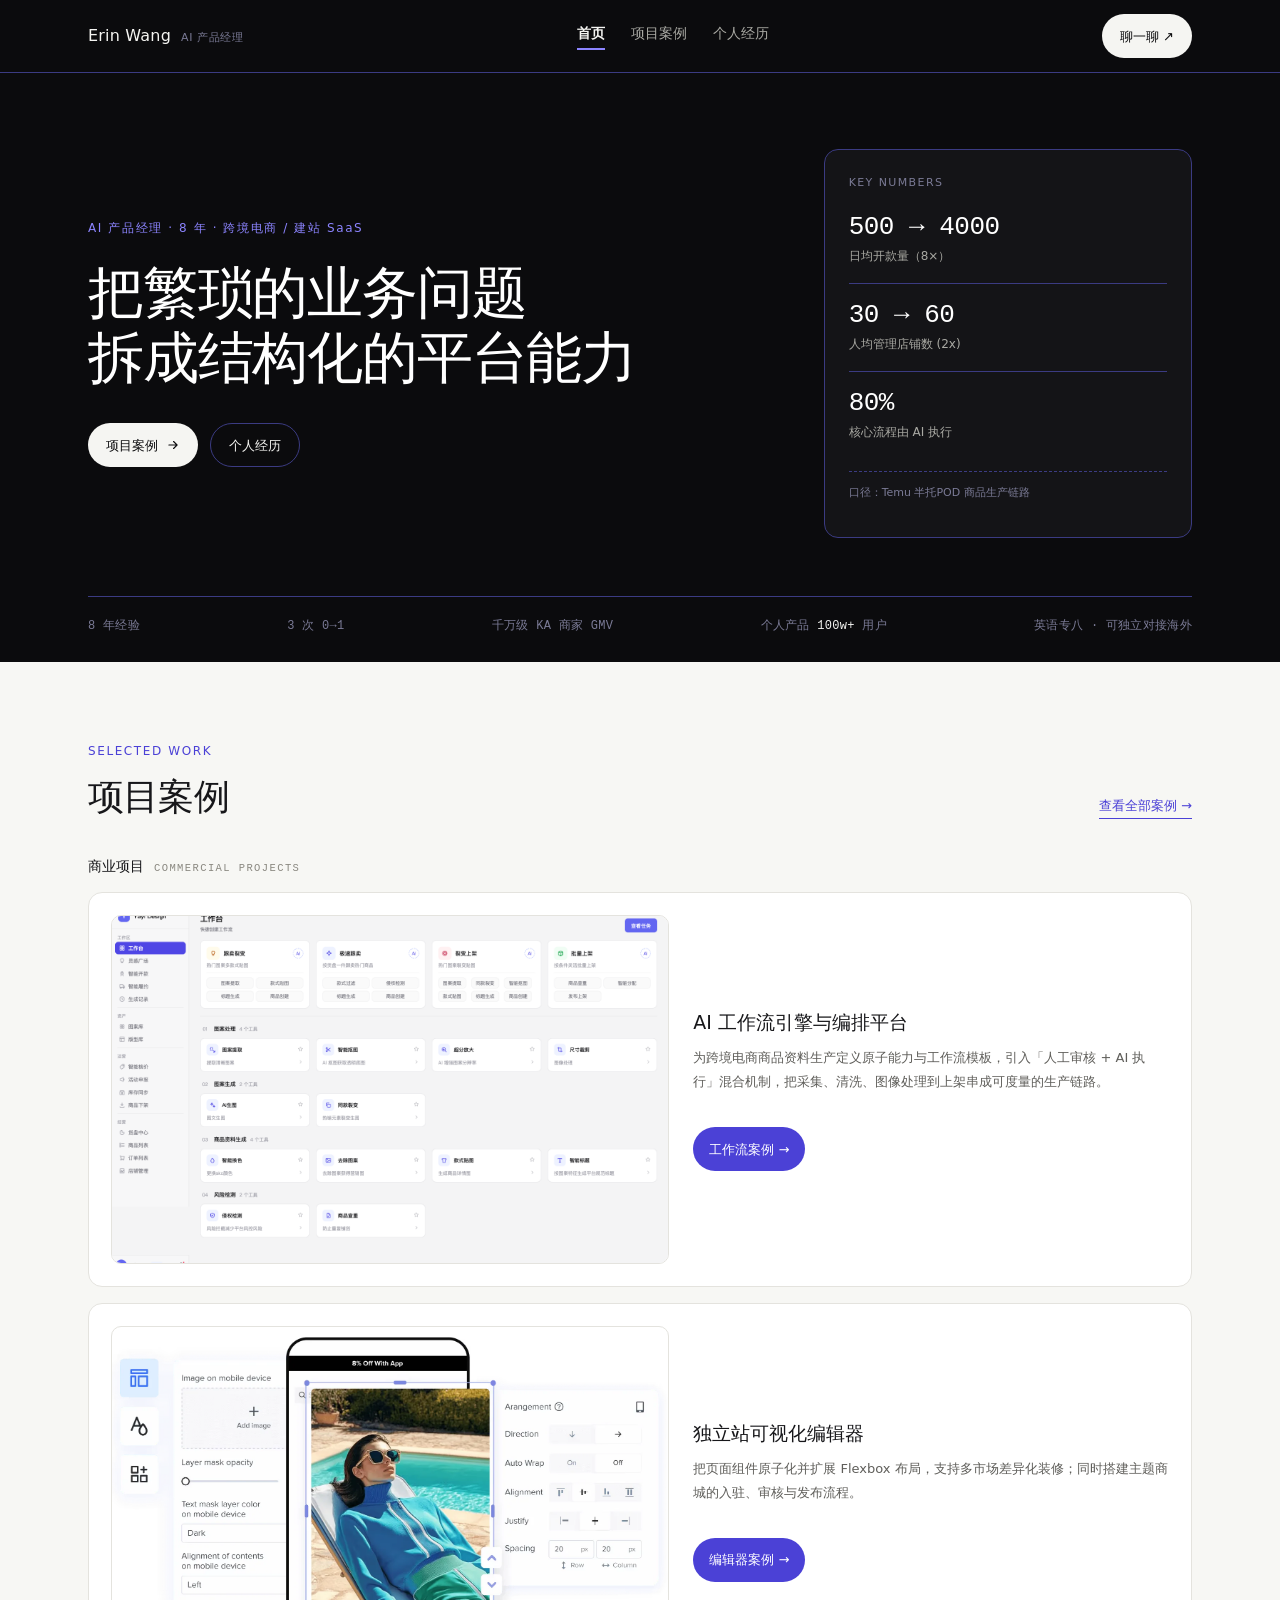
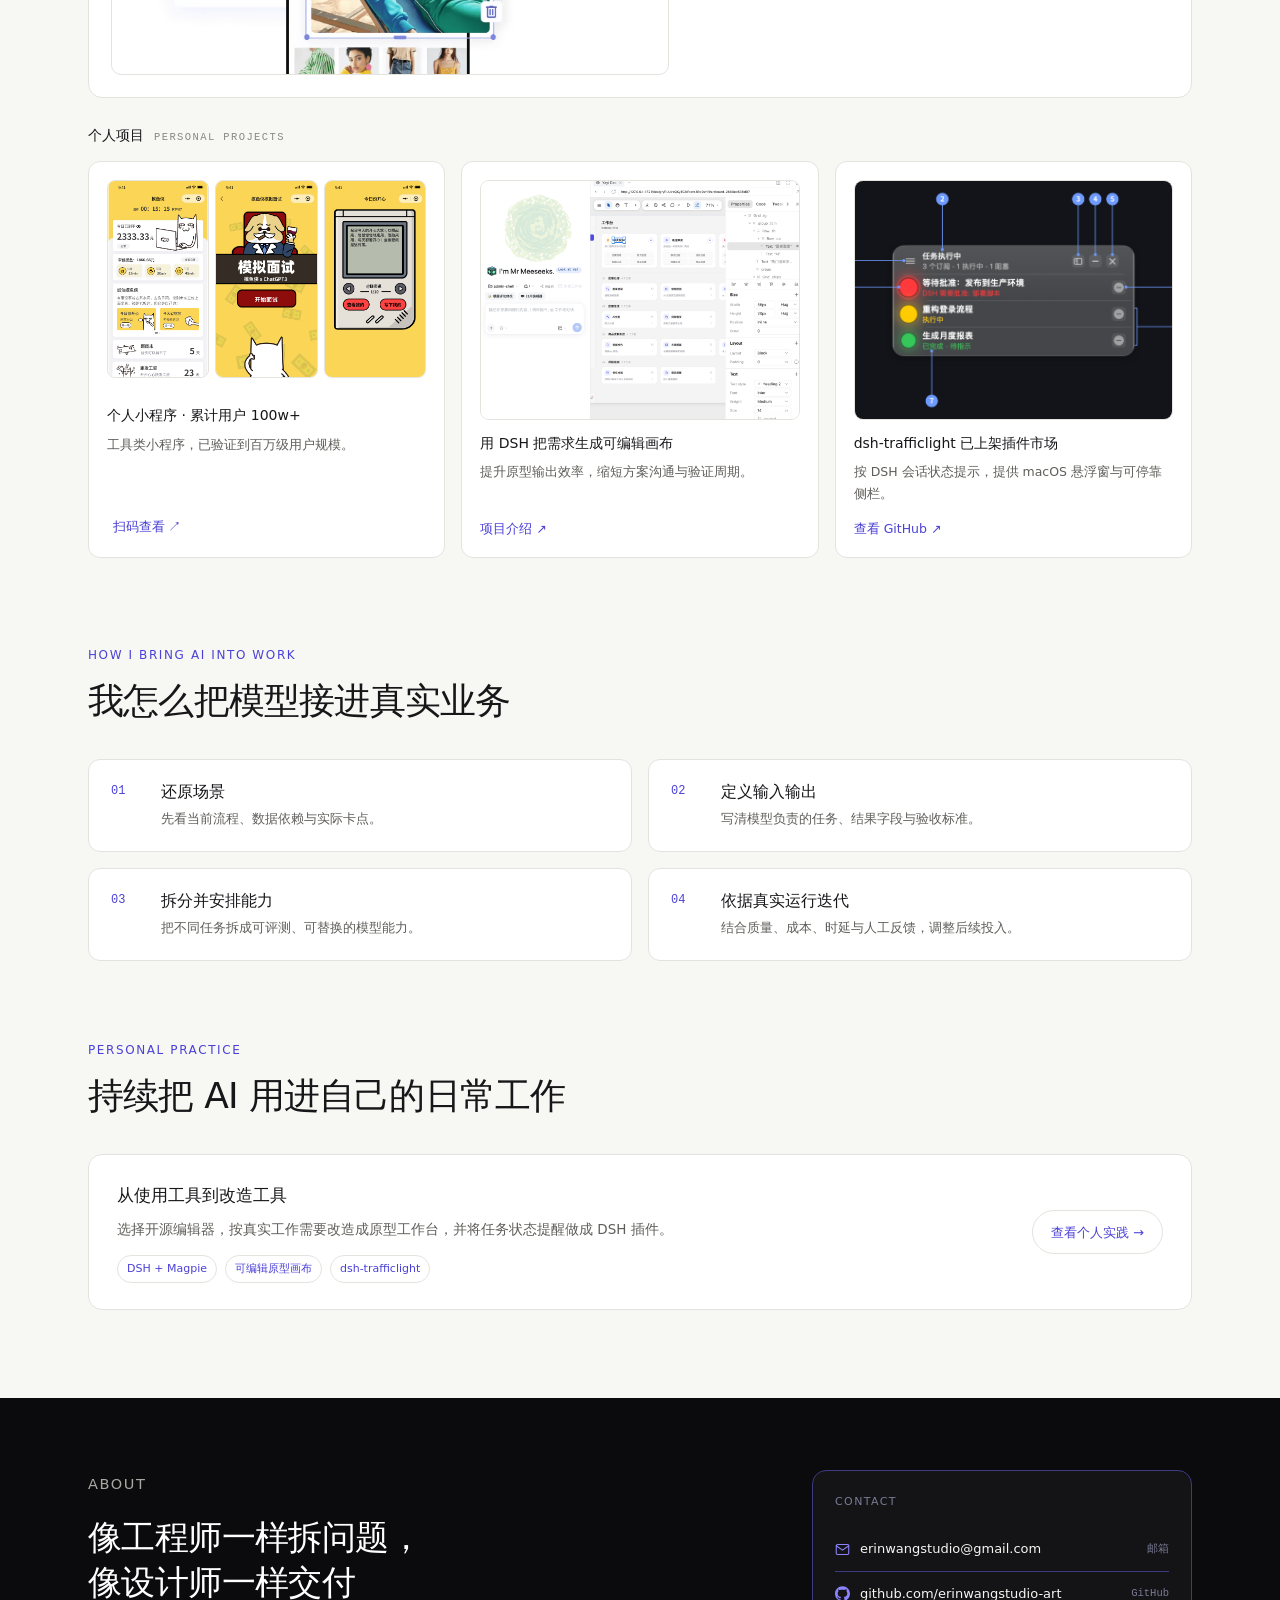
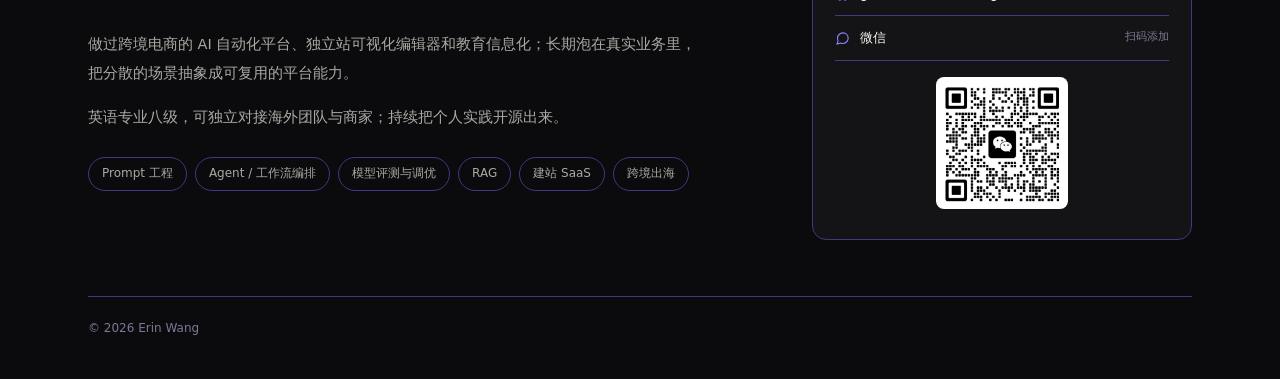
==== commit c5ea6b75: "更新个人网站三页至新版画板" ====
--- a/index.html
+++ b/index.html
@@ -10,174 +10,127 @@
 a{color:inherit;text-decoration:none}
 *{box-sizing:border-box}
 :root{
-  --ink:#0B0B0D; --ink2:#141417; --ink3:#1C1C21; --lined:#2A2A31;
-  --paper:#F7F7F4; --card:#FFFFFF; --line:#E4E3DE;
-  --t1:#17171A; --t2:#5F5E5A; --t3:#8A8880;
-  --d1:#F5F5F2; --d2:#A9A9A3; --d3:#75756F;
-  --a:#6E63F5; --at:#8C84FF; --ad:#4B41D6; --amber:#BA7517; --ambert:#EF9F27;
+  --ink:#0B0B0D;--ink2:#141417;--ink3:#1C1C21;--lined:#3B3B82;
+  --paper:#F7F7F4;--card:#FFF;--line:#E4E3DE;
+  --t1:#17171A;--t2:#5F5E5A;--t3:#8A8880;
+  --d1:#F5F5F2;--d2:#A9A9A3;--d3:#7A7A95;
+  --a:#6E63F5;--at:#8C84FF;--ad:#4B41D6;
   --mono:ui-monospace,"SF Mono",SFMono-Regular,Menlo,monospace;
+  --page-gutter:48px;
 }
 .site{font-family:'PingFang SC','Noto Sans SC',system-ui,sans-serif;font-size:16px;line-height:1.65;color:var(--t1);background:var(--paper)}
-.wrap{max-width:1200px;margin:0 auto;padding:0 48px}
+.wrap{max-width:1200px;margin:0 auto;padding:0 var(--page-gutter)}
 .dark{background:var(--ink);color:var(--d1)}
-.dark ::selection{background:var(--a);color:#fff}
 .nav{border-bottom:1px solid var(--lined)}
 .navin{display:flex;align-items:center;justify-content:space-between;gap:24px;height:72px}
 .brand{display:flex;align-items:baseline;gap:10px}
-.mark{width:26px;height:26px;border-radius:7px;background:var(--d1);color:var(--ink);display:inline-flex;align-items:center;justify-content:center;font-size:13px;font-weight:500;align-self:center}
 .bn{font-size:16px;font-weight:500;letter-spacing:.2px}
 .bt{font-size:11px;color:var(--d3);letter-spacing:.6px}
 .links{display:flex;gap:26px;font-size:13.5px;color:var(--d2)}
 .links a:hover{color:var(--d1)}
 .links a.on{color:var(--d1);font-weight:600;border-bottom:2px solid var(--at);padding-bottom:4px}
-.navcta{font-size:12.5px;font-weight:500;color:var(--ink);background:var(--d1);padding:9px 16px;border-radius:999px;white-space:nowrap}
-.hero{display:grid;grid-template-columns:minmax(0,1.55fr) minmax(0,.85fr);gap:64px;align-items:start;padding:76px 0 58px}
+.hero{display:grid;grid-template-columns:minmax(0,1.55fr) minmax(0,.85fr);gap:64px;align-items:start;padding-block:76px 58px}
 .kick{margin:0 0 22px;font-size:12px;letter-spacing:1.6px;color:var(--at);font-weight:500}
-.hero h1{margin:0;font-size:56px;line-height:1.16;letter-spacing:-1.2px;font-weight:500;color:#FFF}
+.hero h1{margin:0;font-size:56px;line-height:1.16;letter-spacing:-1.2px;font-weight:500;color:#FFF/*@on-inverse-3*/}
 .hero .lead{margin:26px 0 0;font-size:15.5px;line-height:1.9;color:var(--d2);max-width:600px}
 .hero .lead b{color:var(--d1);font-weight:500}
 .acts{display:flex;gap:12px;margin-top:32px;flex-wrap:wrap}
-.btnp{display:inline-flex;align-items:center;gap:8px;background:var(--d1);color:var(--ink);font-size:13.5px;font-weight:500;padding:12px 22px;border-radius:999px;min-height:44px}
-.btnp:hover{background:#fff}
-.btns{display:inline-flex;align-items:center;gap:8px;border:1px solid var(--lined);color:var(--d1);font-size:13.5px;padding:12px 22px;border-radius:999px;min-height:44px}
-.btns:hover{border-color:var(--d3)}
+.btnp,.btns,.navcta,.go-btn,.practice-link{display:inline-flex;align-items:center;justify-content:center;gap:8px;min-height:44px;padding:0 18px;border-radius:999px;font-size:13px;font-weight:500;line-height:1;white-space:nowrap}
+.btnp{background:var(--d1);color:var(--ink)}.btnp:hover{background:#fff/*@border-3*/}
+.btns{border:1px solid var(--lined);color:var(--d1)}.btns:hover{border-color:var(--d3)}
+.navcta{color:var(--ink);background:var(--d1)}
+.go-btn{margin-top:18px;padding:0 16px;background:var(--ad);color:#fff;border:0}.go-btn:hover{background:#4036c5}
+.practice-link{color:var(--ad);border:1px solid var(--line);background:#fff}
+.slink{font-size:13px;color:var(--ad);border-bottom:1px solid var(--ad);padding-bottom:2px;white-space:nowrap}
 .proof{background:var(--ink2);border:1px solid var(--lined);border-radius:14px;padding:24px}
 .proof .ph{font-size:11px;letter-spacing:1.4px;color:var(--d3);margin:0 0 4px;font-weight:500}
-.prow{padding:16px 0;border-bottom:1px solid var(--lined)}
-.prow:last-of-type{border-bottom:0}
-.pn{font-family:var(--mono);font-size:26px;font-weight:500;letter-spacing:-.5px;color:#fff;line-height:1.2;font-variant-numeric:tabular-nums}
+.prow{padding:16px 0;border-bottom:1px solid var(--lined)}.prow:last-of-type{border-bottom:0}
+.pn{font-family:var(--mono);font-size:26px;font-weight:500;letter-spacing:-.5px;color:#fff/*@on-inverse-3*/;line-height:1.2;font-variant-numeric:tabular-nums}
 .pl{font-size:12px;color:var(--d2);margin-top:4px}
 .pcal{font-size:11px;color:var(--d3);line-height:1.6;margin-top:12px;padding-top:12px;border-top:1px dashed var(--lined)}
 .rail{border-top:1px solid var(--lined);padding:20px 0 26px;display:flex;justify-content:space-between;gap:24px;flex-wrap:wrap;font-family:var(--mono);font-size:12px;color:var(--d3);letter-spacing:.3px;font-variant-numeric:tabular-nums}
 .rail b{color:var(--d1);font-weight:500}
-.sec{padding:88px 0}
 .shead{display:flex;align-items:flex-end;justify-content:space-between;gap:24px;margin-bottom:36px;flex-wrap:wrap}
 .shead .k{font-size:12px;letter-spacing:1.6px;color:var(--ad);font-weight:500;margin:0 0 12px}
 .shead h2{font-size:36px;line-height:1.25;letter-spacing:-.8px;margin:0;font-weight:500}
-.dark .shead .k{color:var(--at)}
-.dark .shead h2{color:#fff}
 .slink{font-size:13px;color:var(--ad);border-bottom:1px solid var(--ad);padding-bottom:2px;white-space:nowrap}
-.dark .slink{color:var(--at);border-color:var(--at)}
-.work{padding:0 0 92px}
-.wgrid{display:grid;grid-template-columns:repeat(3,minmax(0,1fr));gap:24px}
-.wcard{background:var(--ink2);border:1px solid var(--lined);border-radius:14px;overflow:hidden;display:flex;flex-direction:column;transition:border-color .2s}
-.wcard:hover{border-color:#3A3A44}
-.wcard img{width:100%;aspect-ratio:16/10;object-fit:cover;display:block;border-bottom:1px solid var(--lined)}
-.wbody{padding:22px;display:flex;flex-direction:column;gap:12px;flex:1}
-.wtop{display:flex;align-items:center;justify-content:space-between;gap:12px;font-family:var(--mono);font-size:11px;color:var(--d3);letter-spacing:.8px}
-.tag{font-size:10.5px;letter-spacing:.6px;color:var(--at);border:1px solid #34343F;border-radius:999px;padding:2px 9px;font-family:var(--mono)}
-.wcard h3{margin:0;font-size:18px;font-weight:500;color:#fff;line-height:1.4}
-.wclaim{margin:0;font-size:13.5px;line-height:1.75;color:var(--d2)}
-.wkpi{display:flex;gap:22px;margin-top:auto;padding-top:14px;border-top:1px solid var(--lined)}
-.wkpi b{display:block;font-family:var(--mono);font-size:16px;font-weight:500;color:#fff;font-variant-numeric:tabular-nums}
-.wkpi span{font-size:11px;color:var(--d3)}
-.wrole{font-size:11px;color:var(--d3);display:flex;align-items:center;gap:6px}
-.wrole svg{flex:none;color:var(--at)}
-.lead2{font-size:15px;line-height:1.85;color:var(--t2);max-width:760px;margin:0 0 40px}
-.lead2 b{color:var(--t1);font-weight:500}
-.mgrid{display:grid;grid-template-columns:minmax(0,1.5fr) minmax(0,.9fr);gap:36px;align-items:start}
-.card{background:var(--card);border:1px solid var(--line);border-radius:14px;padding:24px}
-.chead{display:flex;align-items:center;justify-content:space-between;gap:16px;margin-bottom:8px;flex-wrap:wrap}
-.chead h3{margin:0;font-size:13px;font-weight:500;letter-spacing:.4px;color:var(--t1)}
-.legend{display:flex;gap:16px;font-size:11px;color:var(--t2)}
-.legend i{width:8px;height:8px;border-radius:50%;display:inline-block;margin-right:6px;vertical-align:middle}
-.chart{width:100%;height:auto;display:block;margin-top:8px}
-.mnotes{display:flex;flex-direction:column;gap:18px}
-.mnote{border-top:1px solid var(--line);padding-top:16px}
-.mnote:first-child{border-top:0;padding-top:0}
-.mtop{display:flex;align-items:center;justify-content:space-between;gap:18px}
-.pic{width:42px;height:42px;flex:none;margin:0;color:var(--ad);opacity:.72;pointer-events:none}
-.pic svg{display:block;width:100%;height:100%}
-.mtop + p{margin-top:10px}
-.mnote .no{font-family:var(--mono);font-size:11px;color:var(--ad);letter-spacing:1px}
-.mnote h4{margin:6px 0 8px;font-size:15.5px;font-weight:500;line-height:1.45}
-.mnote p{margin:0;font-size:13px;line-height:1.8;color:var(--t2)}
-.mnote .mtop + p,.step .mtop + p{margin-top:12px}
-.mtop h4{margin-bottom:0}
-.mnote p b{color:var(--t1);font-weight:500}
-.cal{font-size:11px;color:var(--t3);line-height:1.9;margin-top:18px;padding-top:14px;border-top:1px dashed var(--line)}
-.pgrid{display:grid;grid-template-columns:repeat(3,minmax(0,1fr));gap:24px}
-.pcard{background:var(--card);border:1px solid var(--line);border-radius:14px;padding:24px;display:flex;flex-direction:column;gap:14px}
-.pcard .shots{display:flex;gap:6px;height:210px}
-.pcard .shots img{width:33.33%;height:100%;object-fit:cover;object-position:top;border-radius:8px}
-.pcard .one{width:100%;height:210px;object-fit:cover;border-radius:8px;display:block}
-.pcard h3{margin:0;font-size:16px;font-weight:500;line-height:1.5}
-.pcard p{margin:0;font-size:13px;line-height:1.75;color:var(--t2)}
-.pres{font-family:var(--mono);font-size:12px;color:var(--t1);font-variant-numeric:tabular-nums;border-top:1px solid var(--line);padding-top:12px;margin-top:auto}
-.pres b{color:var(--ad);font-weight:500}
-.plink{font-size:12.5px;color:var(--ad);display:inline-flex;align-items:center;gap:5px}
-.steps{display:grid;grid-template-columns:repeat(3,minmax(0,1fr));gap:24px}
-.pair{display:grid;grid-template-columns:1fr 1fr;gap:24px}
-.pair .mnote{border:1px solid var(--line);border-radius:14px;padding:22px 24px;background:#fff}
-.pair .mnote:first-child{border-top:1px solid var(--line);padding-top:22px}
-.step{border-top:2px solid var(--t1);padding:18px 0 8px}
-.step .n{font-family:var(--mono);font-size:11px;color:var(--t3);letter-spacing:1px}
-.step h4{margin:8px 0 8px;font-size:16px;font-weight:500;line-height:1.5}
-.step p{margin:0;font-size:13px;line-height:1.8;color:var(--t2)}
-.mquote{font-size:15px;color:var(--t2);margin:36px 0 0;padding-left:16px;border-left:2px solid var(--ad);line-height:1.85;max-width:820px}
-.mquote b{color:var(--t1);font-weight:500}
-.about{padding:80px 0 72px}
+.work{padding-block:80px 88px}
+.project-group{display:flex;align-items:baseline;gap:10px;margin:26px 0 14px;flex-wrap:wrap}
+.project-group b{font-size:14px;font-weight:500;color:var(--t1)}
+.project-group span{font-family:var(--mono);font-size:10.5px;letter-spacing:1.4px;color:var(--t3)}
+.feature-stack{display:grid;gap:16px}
+.feature{background:var(--card);border:1px solid var(--line);border-radius:14px;padding:22px;display:grid;grid-template-columns:minmax(0,1.08fr) minmax(0,.92fr);gap:24px;align-items:center}
+.feature.reverse{grid-template-columns:minmax(0,.92fr) minmax(0,1.08fr)}
+.feature img{width:100%;aspect-ratio:16/10;object-fit:cover;object-position:center;border-radius:10px;display:block;border:1px solid var(--line)}
+.feature h3{margin:0 0 10px;font-size:19px;font-weight:500;line-height:1.45;color:var(--t1)}
+.feature p{margin:0;font-size:13px;line-height:1.8;color:var(--t2)}
+.metrics{display:flex;gap:20px;flex-wrap:wrap;margin-top:16px}
+.metrics div{min-width:96px;padding-left:11px;border-left:2px solid var(--ad)}
+.metrics b{display:block;font-family:var(--mono);font-size:17px;color:var(--ad);font-weight:500;font-variant-numeric:tabular-nums}
+.metrics span{display:block;margin-top:2px;font-size:11px;color:var(--t3)}
+.go{display:inline-flex;align-items:center;font-size:13px}
+.strip{display:grid;grid-template-columns:repeat(3,minmax(0,1fr));gap:16px}
+.mini{background:var(--card);border:1px solid var(--line);border-radius:12px;padding:18px;min-width:0;display:flex;flex-direction:column}
+.mini>img{width:100%;aspect-ratio:4/3;object-fit:cover;border-radius:9px;display:block;border:1px solid var(--line)}
+.phone-row{display:flex;gap:6px;height:198px;margin-bottom:14px}
+.phone-shot{width:33.333%;height:100%;object-fit:cover;object-position:top;border-radius:8px;display:block;border:1px solid var(--line)}
+.mini b{display:block;margin:12px 0 6px;font-size:14px;font-weight:500;color:var(--t1)}
+.mini p{margin:0;font-size:12.5px;line-height:1.75;color:var(--t2)}
+.mini-link{display:inline-flex;align-items:center;align-self:flex-start;margin-top:auto;padding-top:14px;font-size:12.5px;color:var(--ad);border:0;background:transparent;cursor:pointer}
+.qr-button-wrap{position:relative;display:inline-block;margin-top:auto;padding-top:14px}
+.mini-qr-pop{position:absolute;left:0;bottom:26px;width:138px;background:#fff;border:1px solid var(--line);border-radius:10px;box-shadow:0 10px 24px rgba(23,23,26,.10);padding:9px;display:none;flex-direction:column;align-items:center;gap:4px;z-index:5}
+.qr-button-wrap:hover .mini-qr-pop,.qr-button-wrap:focus-within .mini-qr-pop{display:flex}
+.mini-qr-pop img{width:118px;height:118px;object-fit:cover;border-radius:6px}
+.mini-qr-pop span{font-size:11px;color:var(--t3)}
+.sec{padding:80px 0}
+.lead2{font-size:15px;line-height:1.85;color:var(--t2);max-width:760px;margin:0 0 30px}
+.method-grid{display:grid;grid-template-columns:repeat(2,minmax(0,1fr));gap:16px}
+.method{background:#fff;border:1px solid var(--line);border-radius:12px;padding:20px 22px;display:grid;grid-template-columns:36px minmax(0,1fr);gap:14px;align-items:start}
+.method .n{font-family:var(--mono);font-size:12px;color:var(--ad);padding-top:2px}
+.method h3{font-size:16px;font-weight:500;margin:0 0 5px;line-height:1.45}
+.method p{font-size:13px;line-height:1.75;color:var(--t2);margin:0}
+.practice{padding:0 0 88px}
+.practice-card{background:#fff;border:1px solid var(--line);border-radius:14px;padding:26px 28px;display:grid;grid-template-columns:minmax(0,1fr) auto;gap:24px;align-items:center}
+.practice-card h3{font-size:17px;font-weight:500;margin:0 0 8px}
+.practice-card p{font-size:13.5px;line-height:1.8;color:var(--t2);margin:0;max-width:760px}
+.practice-tags{display:flex;gap:8px;flex-wrap:wrap;margin-top:14px}
+.practice-tags span{font-size:11px;color:var(--ad);border:1px solid var(--line);border-radius:999px;padding:4px 9px}
+.practice-link{white-space:nowrap}
+.about{padding-block:72px 56px}
 .agrid{display:grid;grid-template-columns:minmax(0,1.25fr) 380px;gap:72px;align-items:start}
-.about h2{font-size:34px;line-height:1.35;letter-spacing:-.6px;margin:0 0 24px;font-weight:500;color:#fff}
+.about h2{font-size:34px;line-height:1.35;letter-spacing:-.6px;margin:0 0 24px;font-weight:500;color:#fff/*@on-inverse-3*/}
 .about p{font-size:14.5px;line-height:1.95;color:var(--d2);margin:0 0 16px;max-width:620px}
-.chips{display:flex;flex-wrap:wrap;gap:8px;margin-top:26px}
-.chips span{font-size:12px;color:var(--d2);border:1px solid var(--lined);border-radius:999px;padding:6px 13px}
+.chips{display:flex;flex-wrap:wrap;gap:8px;margin-top:26px}.chips span{font-size:12px;color:var(--d2);border:1px solid var(--lined);border-radius:999px;padding:6px 13px}
 .con{background:var(--ink2);border:1px solid var(--lined);border-radius:14px;padding:22px}
 .con h3{margin:0 0 16px;font-size:11px;letter-spacing:1.4px;color:var(--d3);font-weight:500}
 .crow{display:flex;align-items:center;gap:10px;padding:11px 0;border-bottom:1px solid var(--lined);font-size:13px;color:var(--d1)}
-.crow small{margin-left:auto;color:var(--d3);font-size:10.5px;font-family:var(--mono)}
-.crow svg{color:var(--at);flex:none}
+.crow small{margin-left:auto;color:var(--d3);font-size:10.5px;font-family:var(--mono)}.crow svg{color:var(--at);flex:none}
 .qr{width:132px;height:132px;object-fit:cover;border-radius:8px;display:block;margin:16px auto 8px}
-.qrcap{text-align:center;font-size:11px;color:var(--d3)}
 .foot{border-top:1px solid var(--lined);padding:22px 0 40px;display:flex;justify-content:space-between;gap:16px;flex-wrap:wrap;font-size:12px;color:var(--d3)}
-@media(max-width:1100px){
-  .hero{grid-template-columns:1fr;gap:36px;padding:56px 0 40px}
-  .hero h1{font-size:42px}
-  .wgrid,.pgrid,.steps,.pair{grid-template-columns:1fr}
-  .mgrid{grid-template-columns:1fr}
-  .agrid{grid-template-columns:1fr;gap:36px}
-  .wrap{padding:0 32px}
-  .sec{padding:64px 0}
-}
-@media(max-width:760px){
-  .wrap{padding:0 20px}
-  .navin{height:auto;padding:14px 0;flex-wrap:wrap;gap:12px}
-  .links{gap:18px;font-size:12.5px;order:3;width:100%}
-  .hero h1{font-size:32px;letter-spacing:-.4px}
-  .shead h2{font-size:26px}
-  .about h2{font-size:26px}
-  .wcard img{aspect-ratio:16/9}
-  .pcard .shots{height:180px}
-  .rail{gap:10px 18px;font-size:11px}
-  .mgrid{gap:24px}
-}
+@media(max-width:1100px){:root{--page-gutter:32px}.hero{grid-template-columns:1fr;gap:36px;padding-block:56px 40px}.hero h1{font-size:42px}.feature,.strip{grid-template-columns:1fr}.feature.reverse{grid-template-columns:1fr}.agrid{grid-template-columns:1fr;gap:36px}.wrap{padding:0 var(--page-gutter)}.method-grid{grid-template-columns:1fr}.sec{padding:64px 0}}
+@media(max-width:760px){:root{--page-gutter:20px}.wrap{padding:0 var(--page-gutter)}.navin{height:auto;padding:14px 0;flex-wrap:wrap;gap:12px}.links{gap:18px;font-size:12.5px;order:3;width:100%}.hero h1{font-size:32px;letter-spacing:-.4px}.shead h2{font-size:26px}.about h2{font-size:26px}.feature img{aspect-ratio:16/10}.rail{gap:10px 18px;font-size:11px}.practice-card{grid-template-columns:1fr;gap:18px}.practice-link{justify-self:start}}
 
 </style>
 </head>
 <body>
 
 
-<div class="site">
+<div class="site" id="top">
   <div class="dark">
     <header class="nav">
       <div class="wrap navin">
         <div class="brand"><span class="bn">Erin Wang</span><span class="bt">AI 产品经理</span></div>
-        <nav class="links"><a class="on" href="index.html">首页</a><a href="cases.html">项目案例</a>
-          <a href="experience.html">个人经历</a>
-        </nav>
+        <nav class="links"><a class="on" href="index.html">首页</a><a href="cases.html">项目案例</a><a href="experience.html">个人经历</a></nav>
         <a class="navcta" href="#contact">聊一聊 ↗</a>
       </div>
     </header>
-
-    <section class="hero wrap">
+    <section class="hero wrap" style="align-items: center">
       <div>
         <p class="kick">AI 产品经理 · 8 年 · 跨境电商 / 建站 SaaS</p>
         <h1>把繁琐的业务问题<br>拆成结构化的平台能力</h1>
-        <p class="lead">8 年平台型产品，<b>3 次 0→1</b>。近两年在做「AI 能力 → 工作流 → 人效」这条链路，习惯把<b>阈值、单位成本、失效边界</b>先写成可验收的规格，再交给工程实现。</p>
+
         <div class="acts">
-          <a class="btnp" href="#work"><span>项目案例</span>
-            <svg width="14" height="14" viewBox="0 0 24 24" fill="none" stroke="currentColor" stroke-width="2" stroke-linecap="round" stroke-linejoin="round" aria-hidden="true"><path d="M5 12h14M13 6l6 6-6 6"></path></svg>
-          </a>
+          <a class="btnp" href="#work"><span>项目案例</span><svg width="14" height="14" viewBox="0 0 24 24" fill="none" stroke="currentColor" stroke-width="2" stroke-linecap="round" stroke-linejoin="round" aria-hidden="true"><path d="M5 12h14M13 6l6 6-6 6"></path></svg></a>
           <a class="btns" href="experience.html">个人经历</a>
         </div>
       </div>
@@ -189,216 +142,86 @@
         <p class="pcal">口径：Temu 半托POD 商品生产链路</p>
       </aside>
     </section>
-
+    <div class="wrap"><div class="rail">
+      <span>8 年经验</span><span>3 次 0→1</span><span>千万级 KA 商家 GMV</span><span>个人产品 <b>100w+</b> 用户</span><span>英语专八 · 可独立对接海外</span>
+    </div></div>
+  </div>
+
+  <section class="work wrap" id="work" style="padding-top: 80px">
+    <div class="shead"><div><p class="k">SELECTED WORK</p><h2>项目案例</h2></div><a class="slink" href="cases.html">查看全部案例 →</a></div>
+    <div class="project-group"><b>商业项目</b><span>COMMERCIAL PROJECTS</span></div>
+    <div class="feature-stack">
+      <article class="feature">
+        <img src="assets/6b3aa0e71e342abacb3070b7d66b137c.png" alt="AI 工作流示例">
+        <div>
+          <h3>AI 工作流引擎与编排平台</h3>
+          <p>为跨境电商商品资料生产定义原子能力与工作流模板，引入「人工审核 + AI 执行」混合机制，把采集、清洗、图像处理到上架串成可度量的生产链路。</p>
+          <div class="metrics"></div>
+          <a class="go go-btn" href="cases.html#workflow">工作流案例 →</a>
+        </div>
+      </article>
+      <article class="feature">
+        <img src="assets/8e84904e96d17cc79fcdc4c27f221cd3.webp" alt="独立站编辑器示例">
+        <div>
+          <h3>独立站可视化编辑器</h3>
+          <p>把页面组件原子化并扩展 Flexbox 布局，支持多市场差异化装修；同时搭建主题商城的入驻、审核与发布流程。</p>
+          <div class="metrics"></div>
+          <a class="go go-btn" href="cases.html#editor">编辑器案例 →</a>
+        </div>
+      </article>
+    </div>
+    <div class="project-group"><b>个人项目</b><span>PERSONAL PROJECTS</span></div>
+    <div class="strip">
+      <div class="mini">
+        <div class="phone-row"><img class="phone-shot" src="assets/2e962b90475151b1d73f9ed8b30e0113.png" alt="个人小程序截图 1"><img class="phone-shot" src="assets/35ff6c6a43f1a08f584f92b8b18ddf34.png" alt="个人小程序截图 2"><img class="phone-shot" src="assets/d6e6cebe47ce233490ccca4c84700715.png" alt="个人小程序截图 3"></div>
+        <b>个人小程序 · 累计用户 100w+</b>
+        <p>工具类小程序，已验证到百万级用户规模。</p>
+        <div class="qr-button-wrap"><button class="mini-link" type="button" aria-label="悬停或聚焦查看小程序码">扫码查看 ↗</button><div class="mini-qr-pop"><img src="assets/af129c11a7f6728b0da745fe014d5a6b.png" alt="摸鱼侠小程序二维码"><span>扫码查看小程序</span></div></div>
+      </div>
+      <div class="mini">
+        <img src="assets/32869281cb17da83e20659aef21df35e.png" alt="AI 画布原型示例">
+        <b>用 DSH 把需求生成可编辑画布</b>
+        <p>提升原型输出效率，缩短方案沟通与验证周期。</p>
+        <a class="mini-link" href="https://github.com/erinwangstudio-art/yayidesign" target="_blank" rel="noopener">项目介绍 ↗</a>
+      </div>
+      <div class="mini">
+        <img src="assets/ee5fbef2fe00e3e491e2e8ad27ec9540.png" alt="DSH 插件示例">
+        <b>dsh-trafficlight 已上架插件市场</b>
+        <p>按 DSH 会话状态提示，提供 macOS 悬浮窗与可停靠侧栏。</p>
+        <a class="mini-link" href="https://github.com/erinwangstudio-art/dsh-trafficlight" target="_blank" rel="noopener">查看 GitHub ↗</a>
+      </div>
+    </div>
+  </section>
+
+  <section class="sec" id="matrix" style="padding-top: 0px">
     <div class="wrap">
-      <div class="rail">
-        <span>8 年经验</span>
-        <span>3 次 0→1</span>
-        <span>千万级 KA 商家 GMV</span>
-        <span>个人产品 <b>100w+</b> 用户</span>
-        <span>英语专八 · 可独立对接海外</span>
-      </div>
-    </div>
-
-    <section class="work wrap" id="work">
-      <div class="shead">
-        <div>
-          <p class="k">SELECTED WORK</p>
-          <h2>项目案例</h2>
-        </div>
-        <a class="slink" href="cases.html">展开完整拆解 →</a>
-      </div>
-      <div class="wgrid">
-        <a class="wcard" href="cases.html#workflow">
-          <img src="assets/6b3aa0e71e342abacb3070b7d66b137c.png" alt="AI 工作流编排平台">
-          <div class="wbody">
-            <div class="wtop"><span>01</span><span class="tag">商业 · 2025 至今</span></div>
-            <h3>AI 工作流引擎与编排平台</h3>
-            <p class="wclaim">把「靠运营经验」的商品生产，改成 10+<b>&nbsp;个原子能力通过</b>工作流灵活串联，人机协同稳定进行商品资料生产。</p>
-            <div class="wkpi">
-              <div><b>8×</b><span>日均开款量</span></div>
-              <div><b><span style="display: block; font-size: 16px; color: rgb(255, 255, 255); font-variant-numeric: tabular-nums">2×</span><span style="color: rgb(117, 117, 111); font-family: &quot;PingFang SC&quot;, &quot;Noto Sans SC&quot;, system-ui, sans-serif"></span></b><span>人效提升</span></div>
-            </div>
-            <div class="wrole">
-
-
-            </div>
-          </div>
-        </a>
-        <a class="wcard" href="cases.html#editor">
-          <img src="assets/8e84904e96d17cc79fcdc4c27f221cd3.webp" alt="独立站可视化编辑器">
-          <div class="wbody">
-            <div class="wtop"><span>02</span><span class="tag">商业 · 2024–2025</span></div>
-            <h3>独立站可视化编辑器</h3>
-            <p class="wclaim">组件原子化 + Flexbox 布局重构主题架构，适配商家全球化运营支持多市场装修。搭建主题商城的开发者生态。</p>
-            <div class="wkpi">
-              <div><b>30%+</b><span>主题开发提效</span></div>
-              <div><b>千万级</b><span>KA 商家 GMV</span></div>
-            </div>
-            <div class="wrole">
-
-
-            </div>
-          </div>
-        </a>
-        <a class="wcard" href="cases.html#practice">
-          <img src="assets/32869281cb17da83e20659aef21df35e.png" alt="AI 生成可编辑画布">
-          <div class="wbody">
-            <div class="wtop"><span>03</span><span class="tag">个人 · 开源</span></div>
-            <h3>个人项目·AI实践</h3>
-            <p class="wclaim">把 AI 从「会用」推到「做成产品」：画布可视化原型工具，dsh任务状态提醒工具。百万用户c端小程序。</p>
-            <div class="wkpi">
-              <div><b>100w+</b><span>累计用户</span></div>
-              <div><b>2</b><span>开源项目</span></div>
-            </div>
-            <div class="wrole">
-
-
-            </div>
-          </div>
-        </a>
+      <div class="shead"><div><p class="k">HOW I BRING AI INTO WORK</p><h2>我怎么把模型接进真实业务</h2></div></div>
+
+      <div class="method-grid">
+        <article class="method"><span class="n">01</span><div><h3>还原场景</h3><p>先看当前流程、数据依赖与实际卡点。</p></div></article>
+        <article class="method"><span class="n">02</span><div><h3>定义输入输出</h3><p>写清模型负责的任务、结果字段与验收标准。</p></div></article>
+        <article class="method"><span class="n">03</span><div><h3>拆分并安排能力</h3><p>把不同任务拆成可评测、可替换的模型能力。</p></div></article>
+        <article class="method"><span class="n">04</span><div><h3>依据真实运行迭代</h3><p>结合质量、成本、时延与人工反馈，调整后续投入。</p></div></article>
+      </div>
+    </div>
+  </section>
+  <section class="practice">
+    <div class="wrap">
+      <div class="shead"><div><p class="k">PERSONAL PRACTICE</p><h2>持续把 AI 用进自己的日常工作</h2></div></div>
+      <div class="practice-card">
+        <div><h3>从使用工具到改造工具</h3><p>选择开源编辑器，按真实工作需要改造成原型工作台，并将任务状态提醒做成 DSH 插件。</p><div class="practice-tags"><span>DSH + Magpie</span><span>可编辑原型画布</span><span>dsh-trafficlight</span></div></div>
+        <a class="practice-link" href="cases.html#practice">查看个人实践 →</a>
+      </div>
+    </div>
+  </section>
+  <div class="dark" id="contact">
+    <section class="about wrap">
+      <div class="agrid">
+        <div><p class="kick" style="margin-bottom:16px">ABOUT</p><h2>像工程师一样拆问题，<br>像设计师一样交付</h2><p>做过跨境电商的 AI 自动化平台、独立站可视化编辑器和教育信息化；长期泡在真实业务里，把分散的场景抽象成可复用的平台能力。</p><p>英语专业八级，可独立对接海外团队与商家；持续把个人实践开源出来。</p><div class="chips"><span>Prompt 工程</span><span>Agent / 工作流编排</span><span>模型评测与调优</span><span>RAG</span><span>建站 SaaS</span><span>跨境出海</span></div></div>
+        <aside class="con"><h3>CONTACT</h3><div class="crow"><svg width="15" height="15" viewBox="0 0 24 24" fill="none" stroke="currentColor" stroke-width="1.7" stroke-linecap="round" stroke-linejoin="round" aria-hidden="true"><rect x="2" y="4" width="20" height="16" rx="2"></rect><path d="m2 6 10 7 10-7"></path></svg><a href="mailto:erinwangstudio@gmail.com">erinwangstudio@gmail.com</a><small>邮箱</small></div><div class="crow"><svg width="15" height="15" viewBox="0 0 24 24" fill="currentColor" aria-hidden="true"><path d="M12 .297c-6.63 0-12 5.373-12 12 0 5.303 3.438 9.8 8.205 11.385.6.113.82-.258.82-.577 0-.285-.01-1.04-.015-2.04-3.338.724-4.042-1.61-4.042-1.61C4.422 18.07 3.633 17.7 3.633 17.7c-1.087-.744.084-.729.084-.729 1.205.084 1.838 1.236 1.838 1.236 1.07 1.835 2.809 1.305 3.495.998.108-.776.417-1.305.76-1.605-2.665-.3-5.466-1.332-5.466-5.93 0-1.31.465-2.38 1.235-3.22-.135-.303-.54-1.523.105-3.176 0 0 1.005-.322 3.3 1.23.96-.267 1.98-.399 3-.405 1.02.006 2.04.138 3 .405 2.28-1.552 3.285-1.23 3.285-1.23.645 1.653.24 2.873.12 3.176.765.84 1.23 1.91 1.23 3.22 0 4.61-2.805 5.625-5.475 5.92.42.36.81 1.096.81 2.22 0 1.606-.015 2.896-.015 3.286 0 .315.21.69.825.57C20.565 22.092 24 17.592 24 12.297c0-6.627-5.373-12-12-12"></path></svg><a href="https://github.com/erinwangstudio-art" target="_blank" rel="noopener">github.com/erinwangstudio-art</a><small>GitHub</small></div><div class="crow"><svg width="15" height="15" viewBox="0 0 24 24" fill="none" stroke="currentColor" stroke-width="1.7" stroke-linecap="round" stroke-linejoin="round" aria-hidden="true"><path d="M21 11.5a8.38 8.38 0 0 1-.9 3.8 8.5 8.5 0 0 1-7.6 4.7 8.38 8.38 0 0 1-3.8-.9L3 21l1.9-5.7a8.38 8.38 0 0 1-.9-3.8 8.5 8.5 0 0 1 4.7-7.6 8.38 8.38 0 0 1 3.8-.9h.5a8.48 8.48 0 0 1 8 8v.5z"></path></svg><span>微信</span><small>扫码添加</small></div><img class="qr" src="assets/69eaf2c34d9d60a8b2f841998a5b5331.jpg" alt="微信二维码：扫码添加 Erin"></aside>
       </div>
     </section>
-  </div>
-
-  <section class="sec" id="matrix">
-    <div class="wrap">
-      <div class="shead">
-        <div>
-          <p class="k">AI CAPABILITY REVIEW</p>
-          <h2>模型落地我做了什么</h2>
-        </div>
-      </div>
-      <p class="lead2">我不做模型训练。我做的是把真实场景还原清楚，再用能验收的指标决定它能不能进工作流。</p>
-      <div class="pair">
-        <div class="mnote">
-          <div class="mtop">
-            <div>
-          <p class="no">01　场景调研</p>
-          <h4>先看现在怎么干，再看模型能不能介入</h4>
-            </div>
-            <div class="pic" aria-hidden="true"><svg viewBox="0 0 80 80" fill="none" stroke="currentColor" stroke-width="1.6" stroke-linecap="round" stroke-linejoin="round"><circle cx="34" cy="34" r="14"></circle><path d="M44 44c4 4 9 10 13 16"></path></svg></div>
-          </div>
-          <p>先看业务现在用什么产品、怎么做，卡在什么问题上。收集现有数据和典型案例，以及希望达到的效果。再看它和前后环节有没有数据依赖。</p>
-        </div>
-        <div class="mnote">
-          <div class="mtop">
-            <div>
-          <p class="no">02　对齐期望</p>
-          <h4>写清模型要接住的效果</h4>
-            </div>
-            <div class="pic" aria-hidden="true"><svg viewBox="0 0 80 80" fill="none" stroke="currentColor" stroke-width="1.6" stroke-linecap="round" stroke-linejoin="round"><path d="M14 28h22M14 40h16M14 52h11"></path><path d="M42 40c10-7 18-7 24 0"></path><path d="M62 34c4 2 6 4 6 6s-2 4-6 6"></path></svg></div>
-          </div>
-          <p>把场景收成案例，写清系统能传给模型的输入和输出。期望返回哪些字段、训练集要覆盖哪些数据，在训练前定下来。</p>
-        </div>
-        <div class="mnote">
-          <div class="mtop">
-            <div>
-          <p class="no">03　模型落地</p>
-          <h4>从训练效果到功能上线</h4>
-            </div>
-            <div class="pic" aria-hidden="true"><svg viewBox="0 0 80 80" fill="none" stroke="currentColor" stroke-width="1.6" stroke-linecap="round" stroke-linejoin="round"><circle cx="26" cy="32" r="11"></circle><circle cx="54" cy="50" r="11"></circle><path d="M36 36c6 2 10 6 12 12"></path></svg></div>
-          </div>
-          <p>训练回来先收回这些数：准确率、误报率、稳定性、推理时间、并发数、调用成本。同时标出表现不足的场景，以及接进业务系统之后变成什么样。</p>
-        </div>
-        <div class="mnote">
-          <div class="mtop">
-            <div>
-          <p class="no">04　效果监控</p>
-          <h4>上线之后看真实使用</h4>
-            </div>
-            <div class="pic" aria-hidden="true"><svg viewBox="0 0 80 80" fill="none" stroke="currentColor" stroke-width="1.6" stroke-linecap="round" stroke-linejoin="round"><path d="M10 48c8-14 14-22 22-22 10 0 12 18 22 18 8 0 12-10 18-15"></path><circle cx="70" cy="28" r="3"></circle></svg></div>
-          </div>
-          <p>上线后看真实业务数据。重点收回人工介入、失败，以及处理时长超过预期的记录，再按 bad case 改。</p>
-        </div>
-      </div>
-    </div>
-  </section>
-
-
-
-  <section class="sec" style="padding-top:0" id="habits">
-    <div class="wrap">
-      <div class="shead">
-        <div>
-          <p class="k">HOW I USE AI</p>
-          <h2>在工作中如何逐步融入AI</h2>
-        </div>
-      </div>
-      <div class="steps">
-        <div class="step">
-          <div class="mtop">
-            <div>
-          <p class="n">01　为什么换</p>
-          <h4>原来的组合留不住</h4>
-            </div>
-
-          </div>
-          <p>Codex、WorkBuddy 的模型前端弱一点，也没有能维护、能改的可视化编辑器。Claude 封号严重。公司给了 Codex 和 Claude 的额度，agent 却是散的，切来切去麻烦。</p>
-        </div>
-        <div class="step">
-          <div class="mtop">
-            <div>
-          <p class="n">02　选了什么</p>
-          <h4>DSH + Magpie</h4>
-            </div>
-
-          </div>
-          <p>理想是在 Codex 里用上 Claude 的 design 编辑器，做不到。最后选了 DSH + Magpie。</p>
-        </div>
-        <div class="step">
-          <div class="mtop">
-            <div>
-          <p class="n">03　选完做了什么</p>
-          <h4>改成自己的原型工作台</h4>
-            </div>
-
-          </div>
-          <p>选了开源编辑器，按自己的需求改，发布成 DSH 插件，做成原型项目工作台。重复要说的话收成快捷指令，在输入框上方增删。养成习惯遇到需要的功能先找开源插件，再微调成自己的。</p>
-        </div>
-      </div>
-    </div>
-  </section>
-
-  <div class="dark" style="height: 645px">
-    <section class="about wrap" id="contact">
-      <div class="agrid">
-        <div>
-          <p class="kick" style="margin-bottom:16px">ABOUT</p>
-          <h2>像工程师一样拆问题，<br>像设计师一样交付</h2>
-          <p>做过跨境电商的 AI 自动化平台、独立站可视化编辑器和教育信息化；长期泡在真实业务里，把分散的场景抽象成可复用的平台能力。</p>
-          <p>英语专业八级，可独立对接海外团队与商家；持续把个人实践开源出来。</p>
-          <div class="chips">
-            <span>Prompt 工程</span><span>Agent / 工作流编排</span><span>模型评测与调优</span><span>RAG</span><span>建站 SaaS</span><span>跨境出海</span>
-          </div>
-        </div>
-        <aside class="con">
-          <h3>CONTACT</h3>
-          <div class="crow">
-            <svg width="15" height="15" viewBox="0 0 24 24" fill="none" stroke="currentColor" stroke-width="1.7" stroke-linecap="round" stroke-linejoin="round" aria-hidden="true"><rect x="2" y="4" width="20" height="16" rx="2"></rect><path d="m2 6 10 7 10-7"></path></svg>
-            <a href="mailto:erinwangstudio@gmail.com">erinwangstudio@gmail.com</a>
-            <small>邮箱</small>
-          </div>
-          <div class="crow">
-            <svg width="15" height="15" viewBox="0 0 24 24" fill="currentColor" aria-hidden="true"><path d="M12 .297c-6.63 0-12 5.373-12 12 0 5.303 3.438 9.8 8.205 11.385.6.113.82-.258.82-.577 0-.285-.01-1.04-.015-2.04-3.338.724-4.042-1.61-4.042-1.61C4.422 18.07 3.633 17.7 3.633 17.7c-1.087-.744.084-.729.084-.729 1.205.084 1.838 1.236 1.838 1.236 1.07 1.835 2.809 1.305 3.495.998.108-.776.417-1.305.76-1.605-2.665-.3-5.466-1.332-5.466-5.93 0-1.31.465-2.38 1.235-3.22-.135-.303-.54-1.523.105-3.176 0 0 1.005-.322 3.3 1.23.96-.267 1.98-.399 3-.405 1.02.006 2.04.138 3 .405 2.28-1.552 3.285-1.23 3.285-1.23.645 1.653.24 2.873.12 3.176.765.84 1.23 1.91 1.23 3.22 0 4.61-2.805 5.625-5.475 5.92.42.36.81 1.096.81 2.22 0 1.606-.015 2.896-.015 3.286 0 .315.21.69.825.57C20.565 22.092 24 17.592 24 12.297c0-6.627-5.373-12-12-12"></path></svg>
-            <a href="https://github.com/erinwangstudio-art" target="_blank" rel="noopener">github.com/erinwangstudio-art</a>
-            <small>GitHub</small>
-          </div>
-          <div class="crow">
-            <svg width="15" height="15" viewBox="0 0 24 24" fill="none" stroke="currentColor" stroke-width="1.7" stroke-linecap="round" stroke-linejoin="round" aria-hidden="true"><path d="M21 11.5a8.38 8.38 0 0 1-.9 3.8 8.5 8.5 0 0 1-7.6 4.7 8.38 8.38 0 0 1-3.8-.9L3 21l1.9-5.7a8.38 8.38 0 0 1-.9-3.8 8.5 8.5 0 0 1 4.7-7.6 8.38 8.38 0 0 1 3.8-.9h.5a8.48 8.48 0 0 1 8 8v.5z"></path></svg>
-            <span>微信</span>
-            <small>扫码添加</small>
-          </div>
-          <img class="qr" src="assets/69eaf2c34d9d60a8b2f841998a5b5331.jpg" alt="微信二维码：扫码添加 Erin">
-
-        </aside>
-      </div>
-    </section>
-    <div class="wrap">
-      <div class="foot"><span>© 2026 Erin Wang</span>
-        <span><br></span>
-      </div>
-    </div>
+    <div class="wrap"><div class="foot"><span>© 2026 Erin Wang</span><span></span></div></div>
   </div>
 </div>
 
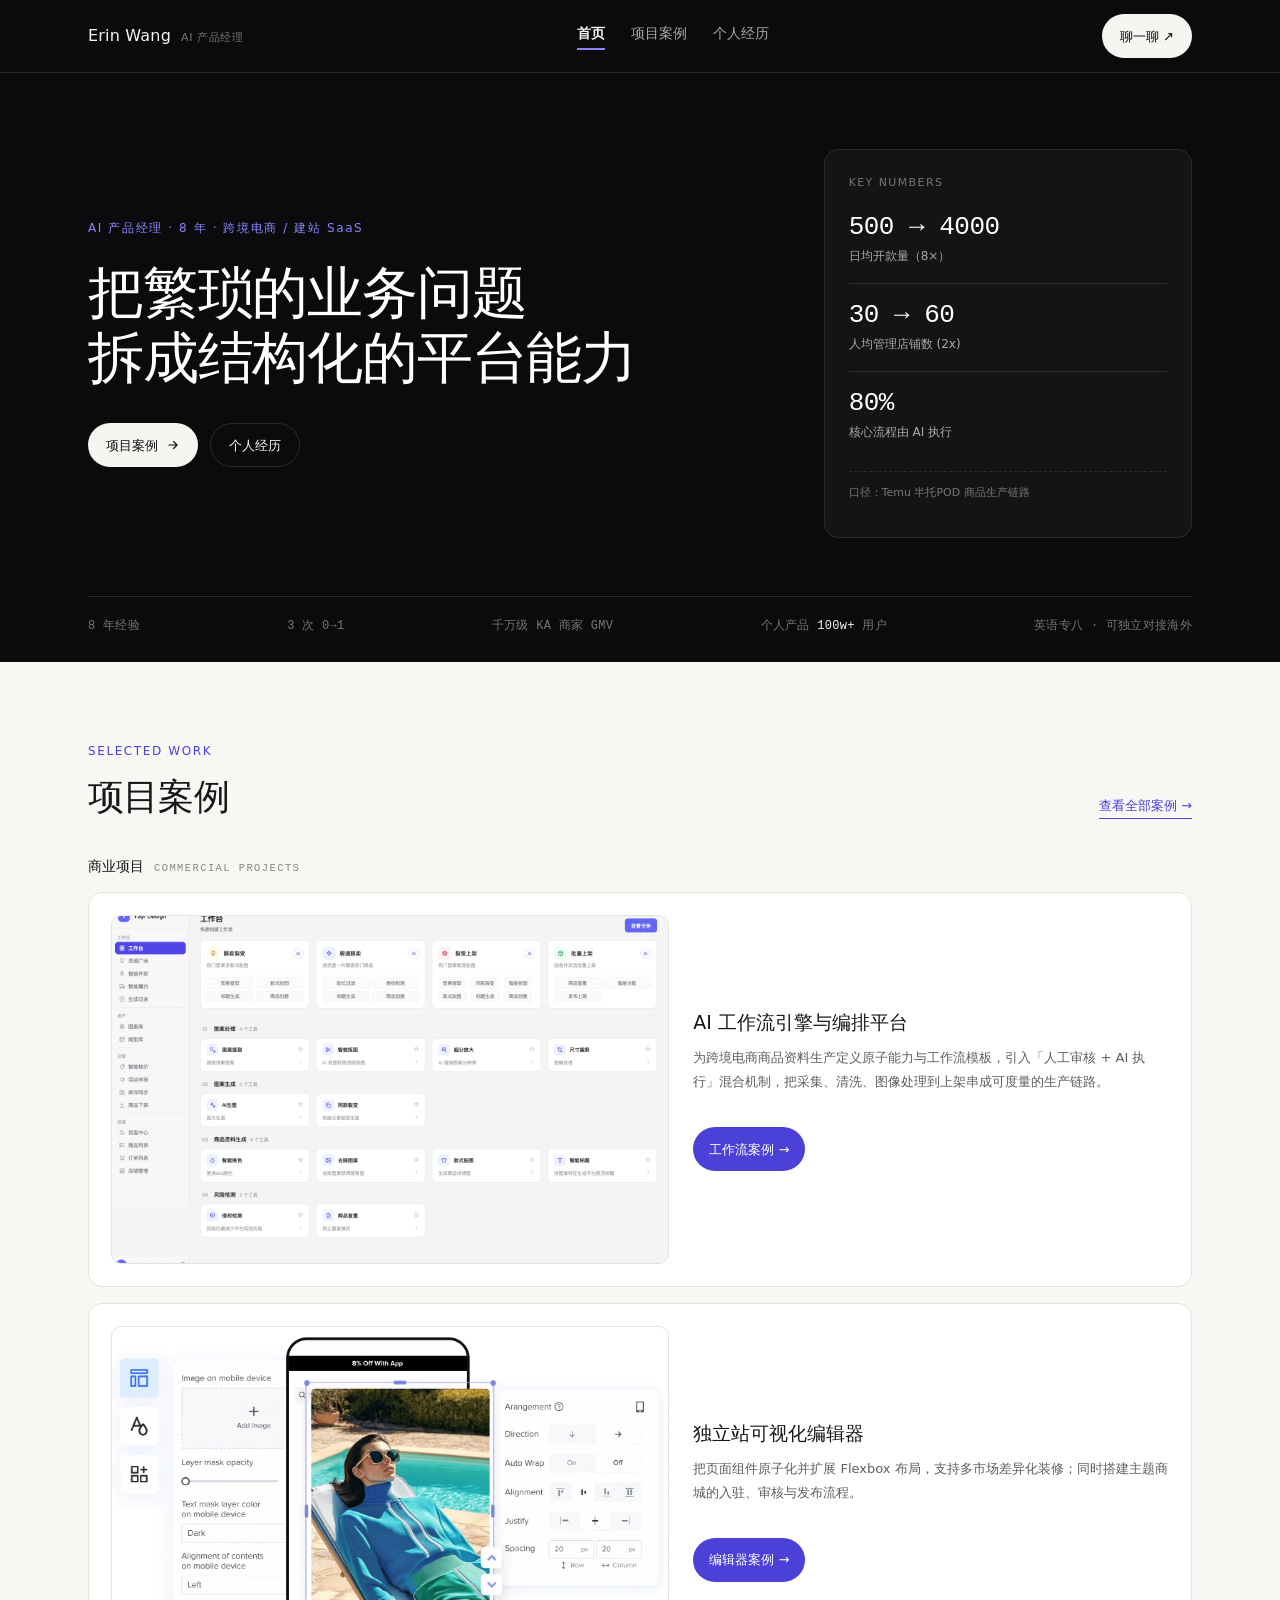
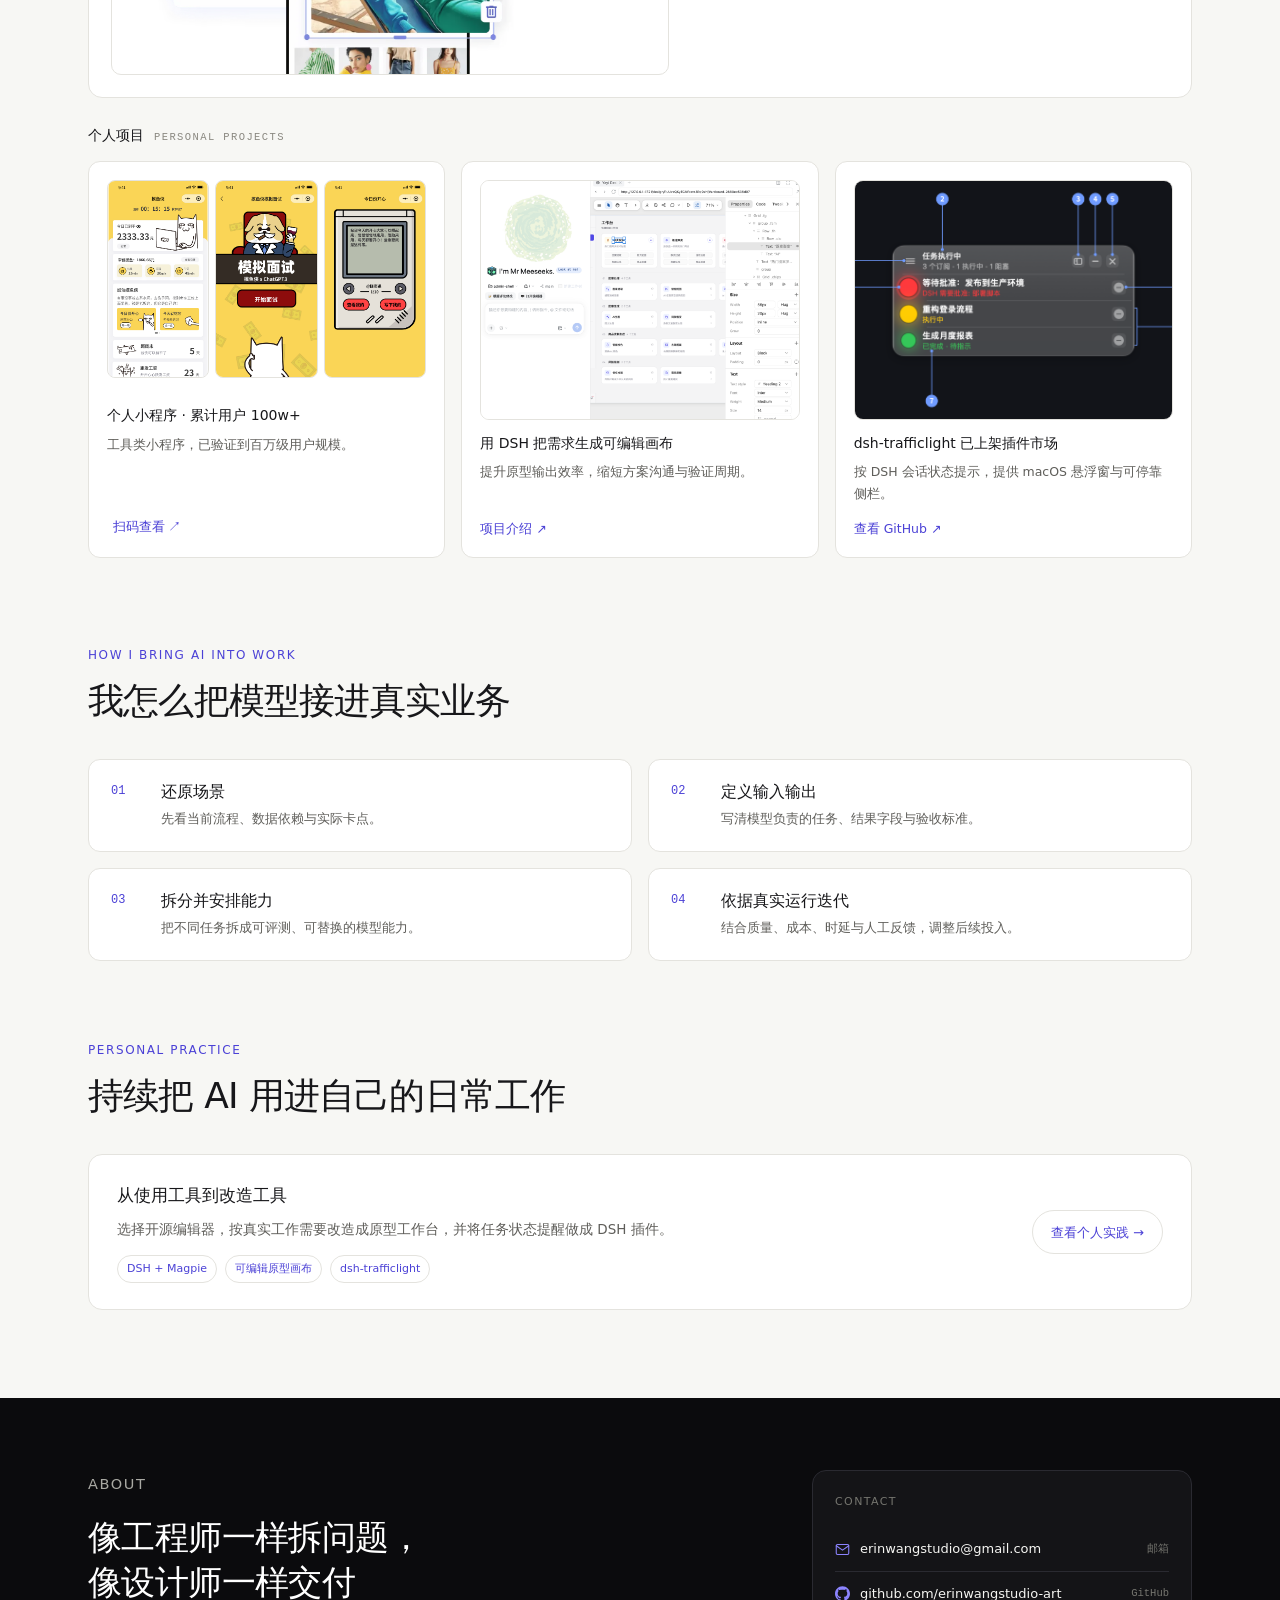
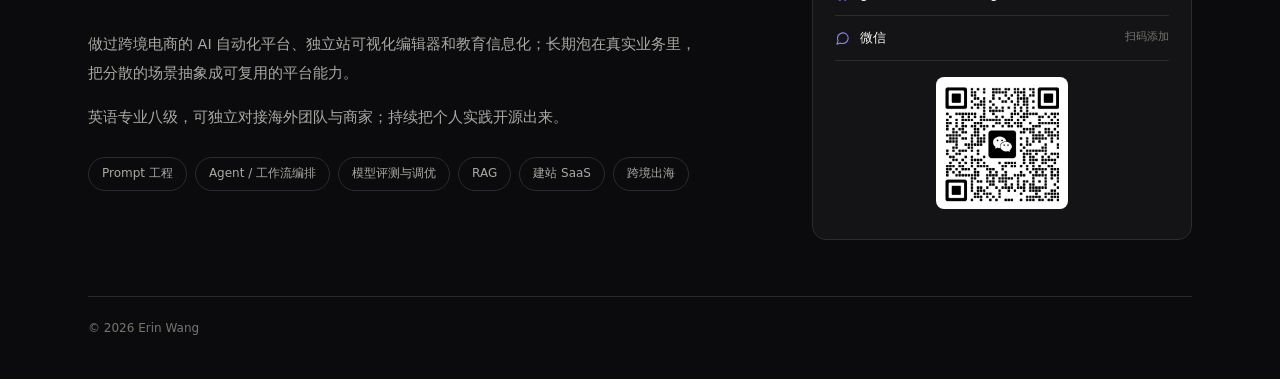
==== commit 31eeea8c: "适配移动端并统一首页深色区边框" ====
--- a/index.html
+++ b/index.html
@@ -10,10 +10,10 @@
 a{color:inherit;text-decoration:none}
 *{box-sizing:border-box}
 :root{
-  --ink:#0B0B0D;--ink2:#141417;--ink3:#1C1C21;--lined:#3B3B82;
+  --ink:#0B0B0D;--ink2:#141417;--ink3:#1C1C21;--lined:#2A2A31;
   --paper:#F7F7F4;--card:#FFF;--line:#E4E3DE;
   --t1:#17171A;--t2:#5F5E5A;--t3:#8A8880;
-  --d1:#F5F5F2;--d2:#A9A9A3;--d3:#7A7A95;
+  --d1:#F5F5F2;--d2:#A9A9A3;--d3:#75756F;
   --a:#6E63F5;--at:#8C84FF;--ad:#4B41D6;
   --mono:ui-monospace,"SF Mono",SFMono-Regular,Menlo,monospace;
   --page-gutter:48px;
@@ -108,7 +108,7 @@
 .qr{width:132px;height:132px;object-fit:cover;border-radius:8px;display:block;margin:16px auto 8px}
 .foot{border-top:1px solid var(--lined);padding:22px 0 40px;display:flex;justify-content:space-between;gap:16px;flex-wrap:wrap;font-size:12px;color:var(--d3)}
 @media(max-width:1100px){:root{--page-gutter:32px}.hero{grid-template-columns:1fr;gap:36px;padding-block:56px 40px}.hero h1{font-size:42px}.feature,.strip{grid-template-columns:1fr}.feature.reverse{grid-template-columns:1fr}.agrid{grid-template-columns:1fr;gap:36px}.wrap{padding:0 var(--page-gutter)}.method-grid{grid-template-columns:1fr}.sec{padding:64px 0}}
-@media(max-width:760px){:root{--page-gutter:20px}.wrap{padding:0 var(--page-gutter)}.navin{height:auto;padding:14px 0;flex-wrap:wrap;gap:12px}.links{gap:18px;font-size:12.5px;order:3;width:100%}.hero h1{font-size:32px;letter-spacing:-.4px}.shead h2{font-size:26px}.about h2{font-size:26px}.feature img{aspect-ratio:16/10}.rail{gap:10px 18px;font-size:11px}.practice-card{grid-template-columns:1fr;gap:18px}.practice-link{justify-self:start}}
+@media(max-width:760px){:root{--page-gutter:20px}.wrap{padding:0 var(--page-gutter)}.navin{height:auto;padding:14px 0;flex-wrap:wrap;gap:12px}.links{gap:18px;font-size:12.5px;order:3;width:100%}.navcta{font-size:12px;padding:0 14px}.hero{grid-template-columns:1fr;gap:32px;padding-block:44px 36px}.hero h1{font-size:32px;letter-spacing:-.4px}.acts{gap:8px}.btnp,.btns{font-size:12.5px;padding:0 16px}.proof{padding:20px}.prow{padding:13px 0}.rail{padding:14px 0 18px;font-size:10.5px;gap:8px 16px}.work{padding-block:48px 56px}.project-group{margin:20px 0 10px}.feature{padding:16px;gap:16px}.feature h3{font-size:17px}.strip{grid-template-columns:1fr;gap:12px}.mini{padding:16px}.sec{padding:48px 0}.practice{padding:0 0 56px}.practice-card{padding:20px;gap:18px}.about{padding-block:48px 40px}.agrid{gap:28px}.foot{padding:18px 0 32px}}
 
 </style>
 </head>
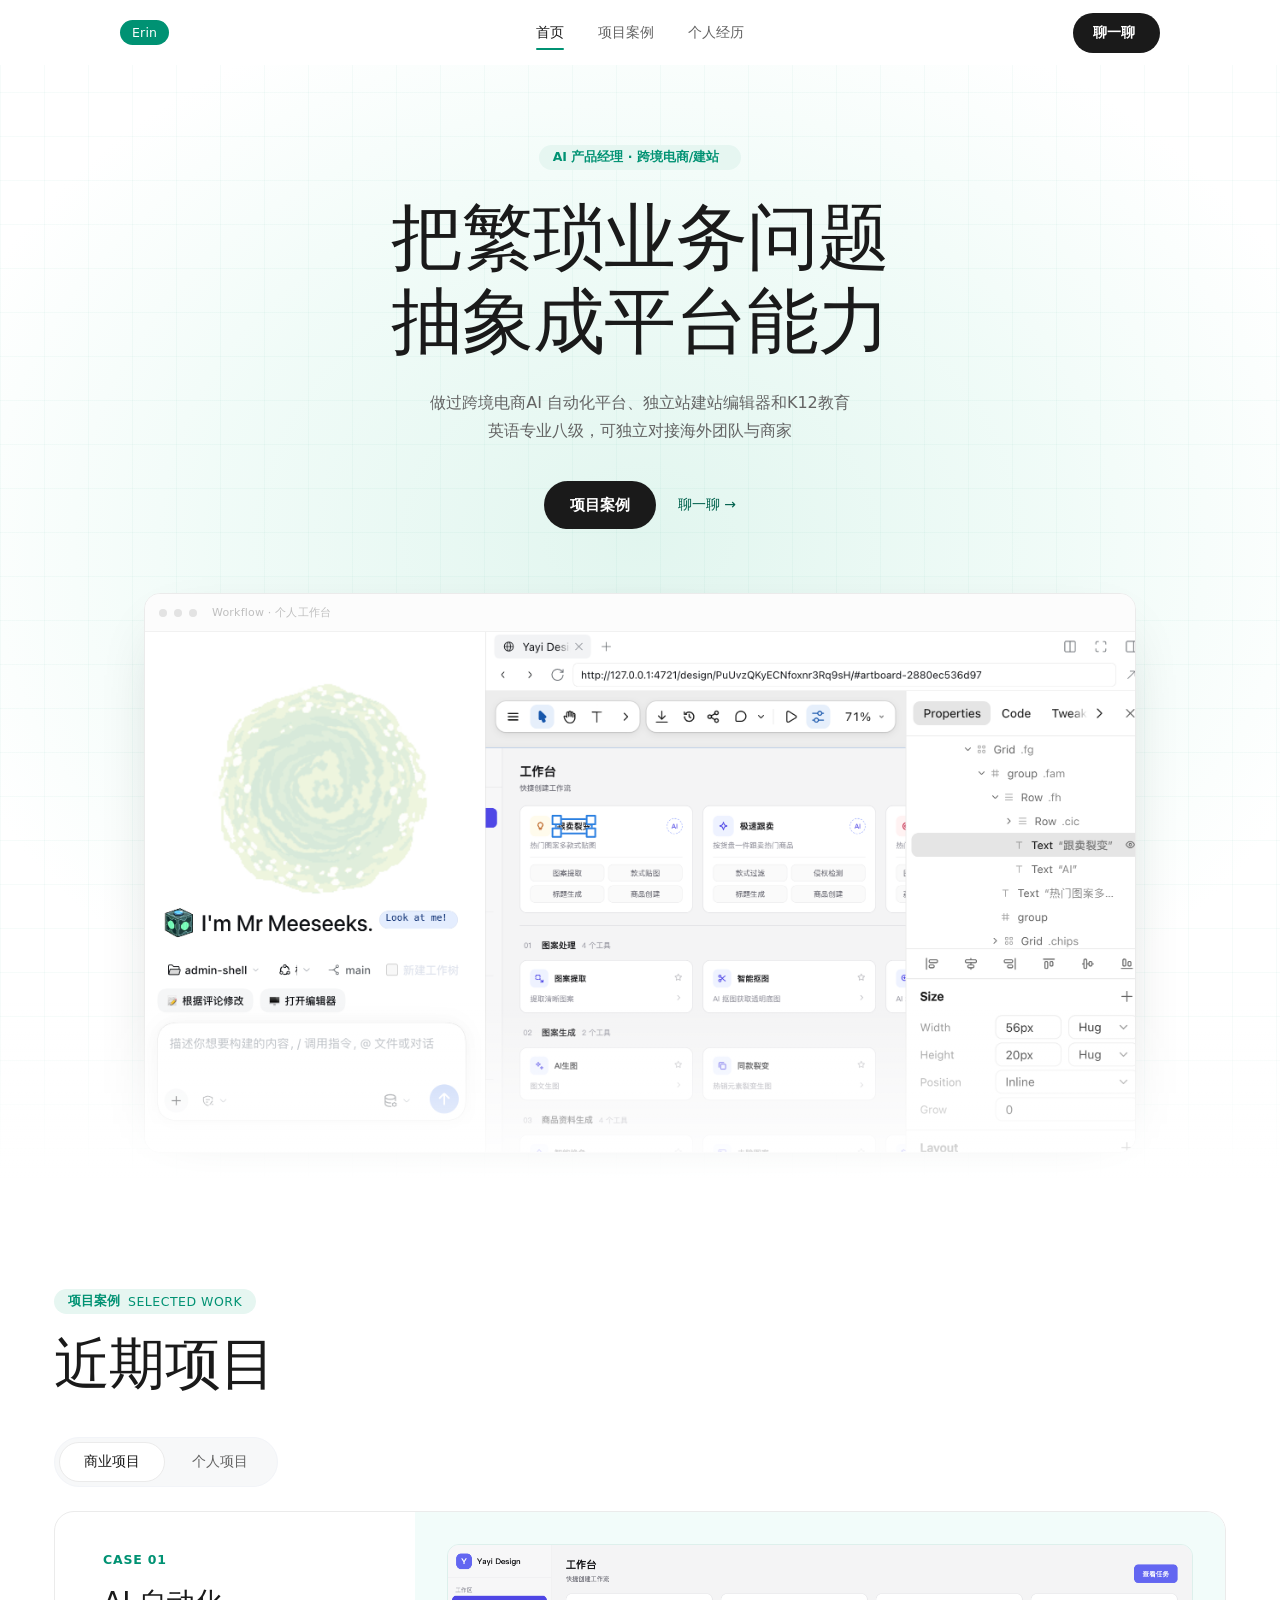
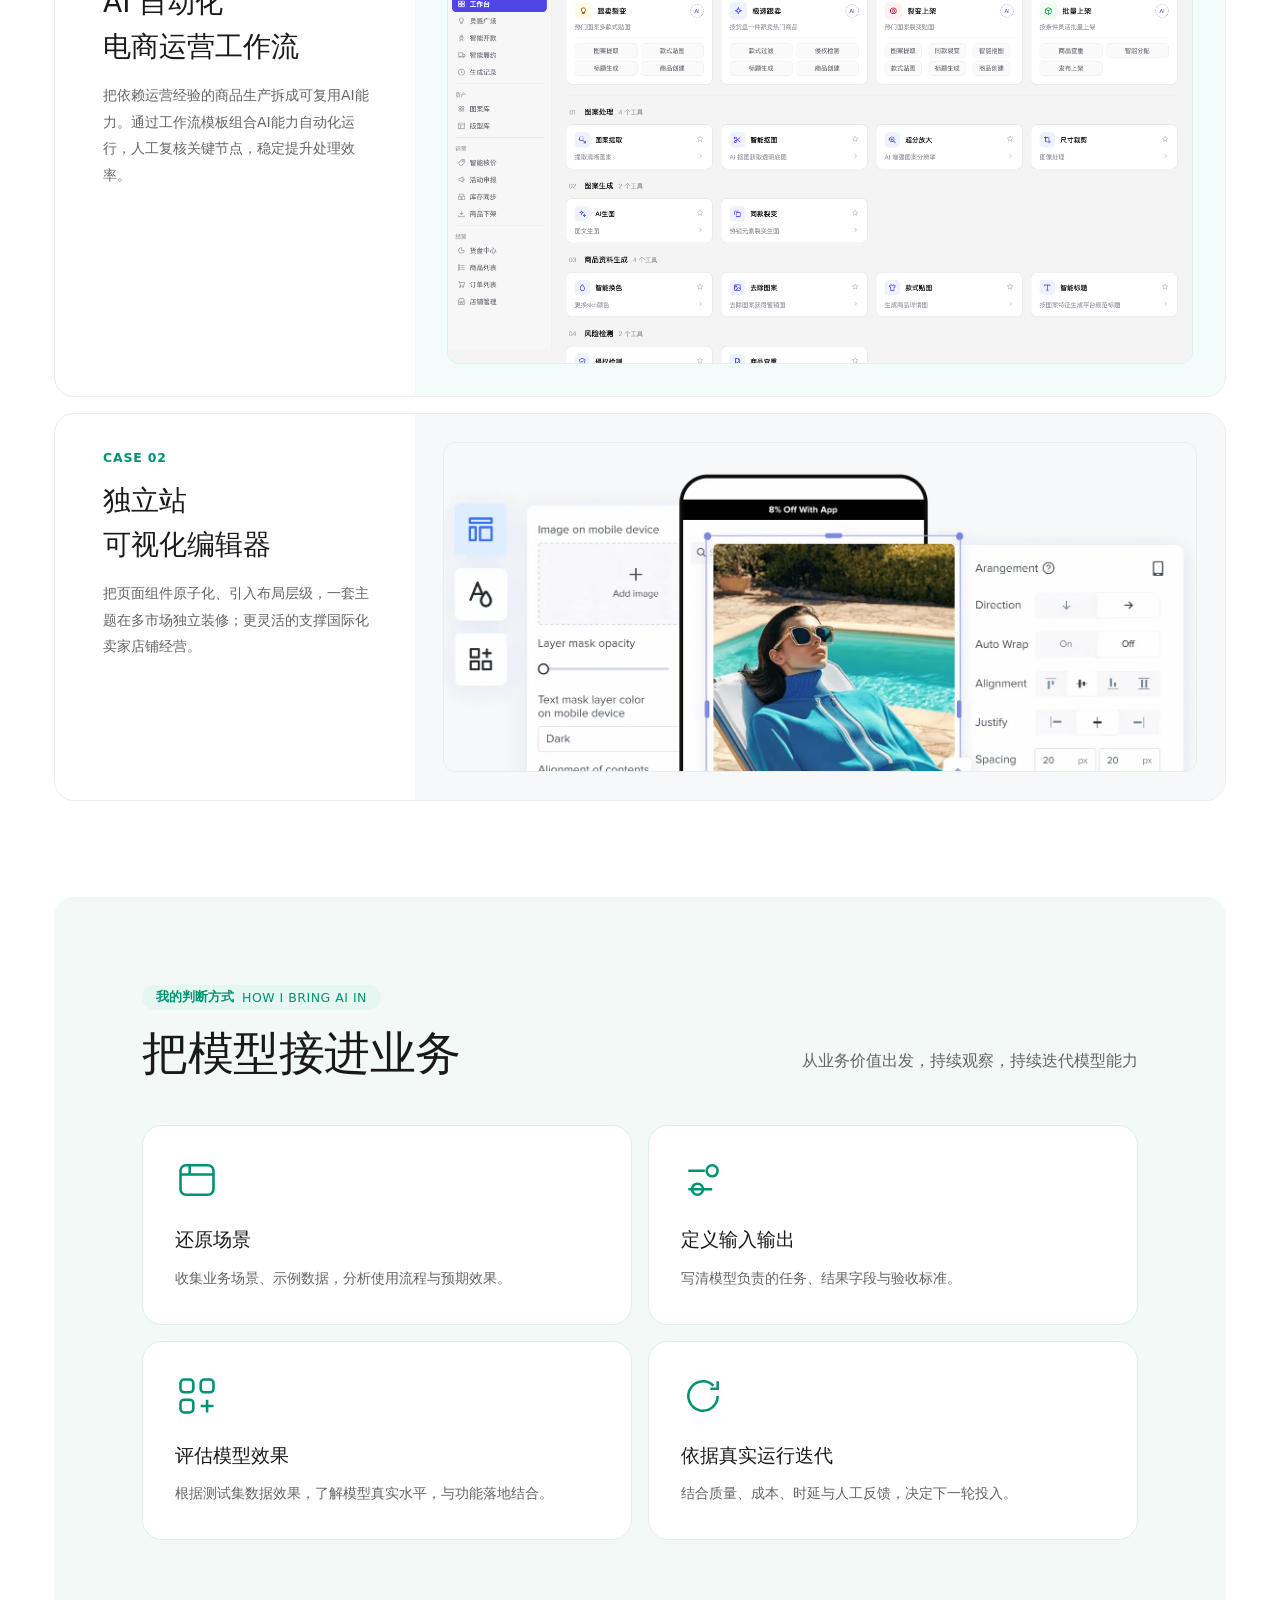
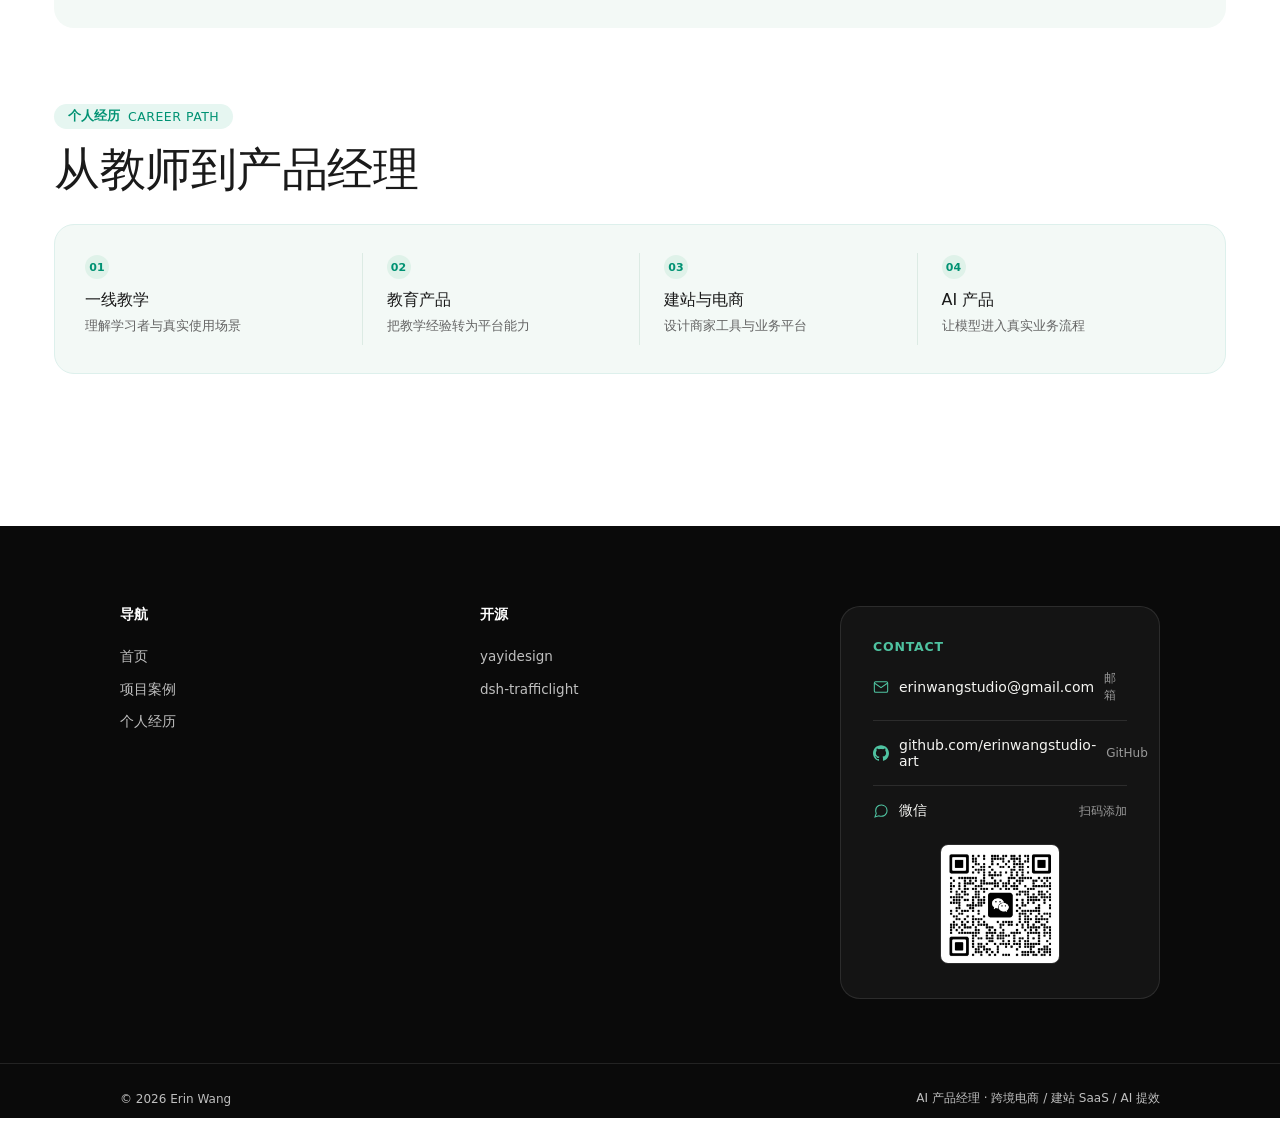
==== commit 92bd6db7: "更新首页至 WorkBuddy 单页 首页改为当前画板：页内导航、项目切换、联系卡和职业路径，并补上工作台预览图。" ====
--- a/index.html
+++ b/index.html
@@ -3,227 +3,475 @@
 <head>
 <meta charset="utf-8">
 <meta name="viewport" content="width=device-width, initial-scale=1">
-<title>王雅一 · AI 产品经理 · 首页</title>
+<title>王雅一 · AI 产品经理</title>
+<meta name="description" content="王雅一（Erin Wang），AI 产品经理。做过跨境电商 AI 自动化平台、独立站建站编辑器和 K12 教育产品。">
 <style>
 
 body{margin:0}
 a{color:inherit;text-decoration:none}
 *{box-sizing:border-box}
 :root{
-  --ink:#0B0B0D;--ink2:#141417;--ink3:#1C1C21;--lined:#2A2A31;
-  --paper:#F7F7F4;--card:#FFF;--line:#E4E3DE;
-  --t1:#17171A;--t2:#5F5E5A;--t3:#8A8880;
-  --d1:#F5F5F2;--d2:#A9A9A3;--d3:#75756F;
-  --a:#6E63F5;--at:#8C84FF;--ad:#4B41D6;
-  --mono:ui-monospace,"SF Mono",SFMono-Regular,Menlo,monospace;
-  --page-gutter:48px;
+  --ink:#1A1A1A; --ink2:#646464; --ink3:#BFBFBF; --black:#0A0A0A;
+  --g1:#009273; --g2:#079D55; --g3:#00614D;
+  --mint:#F3F9F6; --mint2:#F2FCFA; --mint3:#EDF8F2; --gray:#F7F8F9;
+  --line:#EBEBEB; --line2:#DDF0EC; --line3:#F2F4F8;
+  --f:'PingFang SC','Helvetica Neue',system-ui,sans-serif;
 }
-.site{font-family:'PingFang SC','Noto Sans SC',system-ui,sans-serif;font-size:16px;line-height:1.65;color:var(--t1);background:var(--paper)}
-.wrap{max-width:1200px;margin:0 auto;padding:0 var(--page-gutter)}
-.dark{background:var(--ink);color:var(--d1)}
-.nav{border-bottom:1px solid var(--lined)}
-.navin{display:flex;align-items:center;justify-content:space-between;gap:24px;height:72px}
-.brand{display:flex;align-items:baseline;gap:10px}
-.bn{font-size:16px;font-weight:500;letter-spacing:.2px}
-.bt{font-size:11px;color:var(--d3);letter-spacing:.6px}
-.links{display:flex;gap:26px;font-size:13.5px;color:var(--d2)}
-.links a:hover{color:var(--d1)}
-.links a.on{color:var(--d1);font-weight:600;border-bottom:2px solid var(--at);padding-bottom:4px}
-.hero{display:grid;grid-template-columns:minmax(0,1.55fr) minmax(0,.85fr);gap:64px;align-items:start;padding-block:76px 58px}
-.kick{margin:0 0 22px;font-size:12px;letter-spacing:1.6px;color:var(--at);font-weight:500}
-.hero h1{margin:0;font-size:56px;line-height:1.16;letter-spacing:-1.2px;font-weight:500;color:#FFF/*@on-inverse-3*/}
-.hero .lead{margin:26px 0 0;font-size:15.5px;line-height:1.9;color:var(--d2);max-width:600px}
-.hero .lead b{color:var(--d1);font-weight:500}
-.acts{display:flex;gap:12px;margin-top:32px;flex-wrap:wrap}
-.btnp,.btns,.navcta,.go-btn,.practice-link{display:inline-flex;align-items:center;justify-content:center;gap:8px;min-height:44px;padding:0 18px;border-radius:999px;font-size:13px;font-weight:500;line-height:1;white-space:nowrap}
-.btnp{background:var(--d1);color:var(--ink)}.btnp:hover{background:#fff/*@border-3*/}
-.btns{border:1px solid var(--lined);color:var(--d1)}.btns:hover{border-color:var(--d3)}
-.navcta{color:var(--ink);background:var(--d1)}
-.go-btn{margin-top:18px;padding:0 16px;background:var(--ad);color:#fff;border:0}.go-btn:hover{background:#4036c5}
-.practice-link{color:var(--ad);border:1px solid var(--line);background:#fff}
-.slink{font-size:13px;color:var(--ad);border-bottom:1px solid var(--ad);padding-bottom:2px;white-space:nowrap}
-.proof{background:var(--ink2);border:1px solid var(--lined);border-radius:14px;padding:24px}
-.proof .ph{font-size:11px;letter-spacing:1.4px;color:var(--d3);margin:0 0 4px;font-weight:500}
-.prow{padding:16px 0;border-bottom:1px solid var(--lined)}.prow:last-of-type{border-bottom:0}
-.pn{font-family:var(--mono);font-size:26px;font-weight:500;letter-spacing:-.5px;color:#fff/*@on-inverse-3*/;line-height:1.2;font-variant-numeric:tabular-nums}
-.pl{font-size:12px;color:var(--d2);margin-top:4px}
-.pcal{font-size:11px;color:var(--d3);line-height:1.6;margin-top:12px;padding-top:12px;border-top:1px dashed var(--lined)}
-.rail{border-top:1px solid var(--lined);padding:20px 0 26px;display:flex;justify-content:space-between;gap:24px;flex-wrap:wrap;font-family:var(--mono);font-size:12px;color:var(--d3);letter-spacing:.3px;font-variant-numeric:tabular-nums}
-.rail b{color:var(--d1);font-weight:500}
-.shead{display:flex;align-items:flex-end;justify-content:space-between;gap:24px;margin-bottom:36px;flex-wrap:wrap}
-.shead .k{font-size:12px;letter-spacing:1.6px;color:var(--ad);font-weight:500;margin:0 0 12px}
-.shead h2{font-size:36px;line-height:1.25;letter-spacing:-.8px;margin:0;font-weight:500}
-.slink{font-size:13px;color:var(--ad);border-bottom:1px solid var(--ad);padding-bottom:2px;white-space:nowrap}
-.work{padding-block:80px 88px}
-.project-group{display:flex;align-items:baseline;gap:10px;margin:26px 0 14px;flex-wrap:wrap}
-.project-group b{font-size:14px;font-weight:500;color:var(--t1)}
-.project-group span{font-family:var(--mono);font-size:10.5px;letter-spacing:1.4px;color:var(--t3)}
-.feature-stack{display:grid;gap:16px}
-.feature{background:var(--card);border:1px solid var(--line);border-radius:14px;padding:22px;display:grid;grid-template-columns:minmax(0,1.08fr) minmax(0,.92fr);gap:24px;align-items:center}
-.feature.reverse{grid-template-columns:minmax(0,.92fr) minmax(0,1.08fr)}
-.feature img{width:100%;aspect-ratio:16/10;object-fit:cover;object-position:center;border-radius:10px;display:block;border:1px solid var(--line)}
-.feature h3{margin:0 0 10px;font-size:19px;font-weight:500;line-height:1.45;color:var(--t1)}
-.feature p{margin:0;font-size:13px;line-height:1.8;color:var(--t2)}
-.metrics{display:flex;gap:20px;flex-wrap:wrap;margin-top:16px}
-.metrics div{min-width:96px;padding-left:11px;border-left:2px solid var(--ad)}
-.metrics b{display:block;font-family:var(--mono);font-size:17px;color:var(--ad);font-weight:500;font-variant-numeric:tabular-nums}
-.metrics span{display:block;margin-top:2px;font-size:11px;color:var(--t3)}
-.go{display:inline-flex;align-items:center;font-size:13px}
-.strip{display:grid;grid-template-columns:repeat(3,minmax(0,1fr));gap:16px}
-.mini{background:var(--card);border:1px solid var(--line);border-radius:12px;padding:18px;min-width:0;display:flex;flex-direction:column}
-.mini>img{width:100%;aspect-ratio:4/3;object-fit:cover;border-radius:9px;display:block;border:1px solid var(--line)}
-.phone-row{display:flex;gap:6px;height:198px;margin-bottom:14px}
-.phone-shot{width:33.333%;height:100%;object-fit:cover;object-position:top;border-radius:8px;display:block;border:1px solid var(--line)}
-.mini b{display:block;margin:12px 0 6px;font-size:14px;font-weight:500;color:var(--t1)}
-.mini p{margin:0;font-size:12.5px;line-height:1.75;color:var(--t2)}
-.mini-link{display:inline-flex;align-items:center;align-self:flex-start;margin-top:auto;padding-top:14px;font-size:12.5px;color:var(--ad);border:0;background:transparent;cursor:pointer}
-.qr-button-wrap{position:relative;display:inline-block;margin-top:auto;padding-top:14px}
+.page{font-family:var(--f);color:var(--ink);background:#fff}
+.wrap{width:1172px;margin:0 auto}
+.wide{width:1412px;margin:0 auto}
+
+/* nav */
+.nav{position:sticky;top:0;z-index:30;height:65px;background:rgba(244,251,248,.86);backdrop-filter:blur(30px)}
+.navin{height:65px;display:grid;grid-template-columns:1fr auto 1fr;align-items:center;gap:32px;padding:0 120px;max-width:1412px;margin:0 auto}
+.brand{display:flex;align-items:center;gap:10px;font-size:15px;font-weight:600}
+.bmark{display:inline-flex;align-items:center;height:25px;padding:0 12px;border-radius:999px;background:var(--g1);color:#fff;font-size:12.5px;font-weight:500;letter-spacing:.2px}
+.dot{width:22px;height:22px;border-radius:7px;background:var(--g1);color:#fff;display:flex;align-items:center;justify-content:center;font-size:11px;font-weight:500}
+.brand small{font-size:12.5px;font-weight:400;color:var(--ink3);letter-spacing:.3px}
+.links{display:flex;gap:34px;font-size:13.5px;font-weight:400;color:var(--ink2)}
+.links a{color:inherit;text-decoration:none;padding:6px 0;position:relative}
+.links a.on{color:var(--ink);font-weight:500}
+.links a.on:after{content:"";position:absolute;left:0;right:0;bottom:-2px;height:2px;border-radius:2px;background:var(--g1)}
+.navright{display:flex;align-items:center;justify-content:flex-end;gap:18px}
+.navmail{font-size:13px;font-weight:400;color:var(--ink2);text-decoration:none}
+.pill{display:inline-flex;align-items:center;gap:8px;height:40px;padding:0 20px;border-radius:999px;background:var(--ink);color:#fff;font-size:13.5px;font-weight:600;text-decoration:none}
+
+/* hero */
+.hero{padding-top:120px;text-align:center;position:relative;z-index:1;
+  background:
+    repeating-linear-gradient(90deg,rgba(0,146,115,.035) 0 1px,transparent 1px 44px),
+    repeating-linear-gradient(0deg,rgba(0,146,115,.035) 0 1px,transparent 1px 44px),
+    radial-gradient(ellipse 80% 70% at 50% 42%, rgba(224,245,238,.95) 0%, rgba(235,250,245,.72) 42%, rgba(255,255,255,0) 72%),
+    #fff}
+.eyebrow{display:inline-flex;align-items:center;gap:8px;height:25px;padding:0 14px;border-radius:999px;background:#E6F6F1;color:var(--g1)}
+.eyebrow b{font-size:12.5px;font-weight:600;letter-spacing:0}
+.eyebrow i{font-size:12.5px;font-weight:400;letter-spacing:.5px;font-style:normal}
+h1{margin:26px 0 0;font-size:72px;line-height:1.16;font-weight:500;letter-spacing:-.01em}
+.lead{margin:26px auto 0;width:560px;font-size:16px;font-weight:400;line-height:1.75;color:var(--ink2)}
+.acts{margin-top:36px;display:flex;align-items:center;justify-content:center;gap:22px}
+.btn{display:inline-flex;align-items:center;gap:8px;height:48px;padding:0 26px;border-radius:999px;background:var(--ink);color:#fff;font-size:15px;font-weight:600;text-decoration:none}
+.tlink{font-size:14px;font-weight:400;color:var(--g3);text-decoration:none}
+.heroShot{position:relative;margin-top:64px;padding-bottom:70px}
+.glow{position:absolute;left:50%;top:-40px;width:1100px;height:760px;transform:translateX(-50%);
+  background:radial-gradient(50% 48% at 50% 46%, rgba(7,157,133,.14), rgba(7,157,133,.05) 58%, rgba(255,255,255,0) 78%);
+  filter:blur(34px)}
+.win{position:relative;width:992px;margin:0 auto;border-radius:16px;background:#fff;border:1px solid var(--line);overflow:hidden;
+  box-shadow:0 24px 60px -28px rgba(20,40,34,.30)}
+.winbar{height:38px;display:flex;align-items:center;gap:7px;padding:0 14px;border-bottom:1px solid #F1F1F1;background:#FCFCFC}
+.winbar s{width:8px;height:8px;border-radius:50%;background:#E3E3E3;display:block}
+.winbar span{margin-left:8px;font-size:11px;font-weight:300;color:var(--ink3);letter-spacing:.2px}
+.win img{display:block;width:100%;height:520px;object-fit:cover;object-position:50% 0%}
+.fade{position:absolute;left:0;right:0;bottom:0;height:220px;background:linear-gradient(to bottom,rgba(255,255,255,0),#fff 82%)}
+
+/* numbers */
+.stats{display:grid;grid-template-columns:repeat(4,1fr);gap:0;border-top:1px solid var(--line);margin-top:-8px}
+.stat{padding:34px 0 6px;border-right:1px solid var(--line)}
+.stat:last-child{border-right:0}
+.stat b{display:block;font-size:34px;font-weight:500;letter-spacing:-.01em;line-height:1.2}
+.stat small{display:block;margin-top:6px;font-size:13px;font-weight:400;color:var(--ink2)}
+
+/* section head */
+.sec{padding-top:96px}
+.head{display:flex;align-items:flex-end;justify-content:space-between;gap:40px}
+.headL{width:520px;display:flex;flex-direction:column;gap:16px;align-items:flex-start}
+.headR{width:400px;display:flex;flex-direction:column;gap:14px;align-items:flex-start;padding-bottom:6px}
+h2{margin:0;font-size:60px;line-height:1.2;font-weight:500;letter-spacing:-.01em}
+.sub{margin:0;font-size:16px;font-weight:400;line-height:1.75;color:var(--ink2)}
+
+/* tabs */
+.tabs{display:inline-flex;margin-top:40px;padding:4px;gap:2px;border-radius:999px;background:var(--gray);border:1px solid var(--line3)}
+.tab{height:40px;padding:0 24px;border-radius:999px;display:flex;align-items:center;font-size:14px;font-weight:400;color:var(--ink2);border:1px solid transparent;background:transparent;font-family:inherit;cursor:pointer}
+.tab.on{background:#fff;border:1px solid var(--line);color:var(--ink);font-weight:500}
+.pgallery{display:flex;align-items:center;justify-content:center;gap:18px;width:100%;height:330px}
+.pgallery img{display:block;width:28%;height:100%;object-fit:contain;background:#fff;border-radius:12px;border:1px solid var(--line2)}
+.personal-img{display:block;width:100%;height:330px;object-fit:cover;object-position:50% 4%;border-radius:12px;border:1px solid var(--line2);background:#fff}
+.demoShot{position:relative;width:670px;height:406px;border-radius:12px;overflow:visible;background:transparent;border:0}
+.demoShot img{position:absolute!important;display:block!important;width:88%!important;height:88%!important;object-fit:cover;object-position:50% 0%;border:1px solid var(--line2)!important;border-radius:12px!important;box-shadow:0 8px 24px -10px rgba(20,40,34,.22)!important}
+.demoBase{left:0!important;top:-50px!important}
+.demoOver{right:0!important;bottom:0!important;opacity:0;animation:demoIn 1.1s 1.2s cubic-bezier(.22,.8,.28,1) both}
+@keyframes demoIn{from{opacity:0;transform:scale(1.04)}to{opacity:1;transform:none}}
+@media(prefers-reduced-motion:reduce){.demoOver{animation:none;opacity:1}}
+
+/* case panel */
+.panel{margin-top:24px;display:grid;grid-template-columns:360px 1fr;border:1px solid var(--line);border-radius:20px;overflow:hidden;background:#fff}
+.panelTxt{padding:40px 40px 36px 48px;display:flex;flex-direction:column;height:100%}
+.cid{font-size:12.5px;font-weight:600;color:var(--g1);letter-spacing:.8px}
+.panelTxt h3{margin:14px 0 0;font-size:28px;line-height:1.55;font-weight:400}
+.panelTxt p{margin:14px 0 0;font-size:14px;line-height:1.9;font-weight:400;color:var(--ink2)}
+.panelTxt .mrow{margin-top:auto;padding-top:28px;display:flex;align-items:center;gap:10px}
+.panelTxt .mrow a{font-size:14px;font-weight:600;color:var(--g1);text-decoration:none}
+.mini-qr-wrap{position:relative;display:inline-block;margin-top:auto;padding-top:28px}
+.mini-qr-wrap>a{font-size:14px;font-weight:600;color:var(--g1);text-decoration:none}
 .mini-qr-pop{position:absolute;left:0;bottom:26px;width:138px;background:#fff;border:1px solid var(--line);border-radius:10px;box-shadow:0 10px 24px rgba(23,23,26,.10);padding:9px;display:none;flex-direction:column;align-items:center;gap:4px;z-index:5}
-.qr-button-wrap:hover .mini-qr-pop,.qr-button-wrap:focus-within .mini-qr-pop{display:flex}
+.mini-qr-wrap:hover .mini-qr-pop,.mini-qr-wrap:focus-within .mini-qr-pop{display:flex}
 .mini-qr-pop img{width:118px;height:118px;object-fit:cover;border-radius:6px}
-.mini-qr-pop span{font-size:11px;color:var(--t3)}
-.sec{padding:80px 0}
-.lead2{font-size:15px;line-height:1.85;color:var(--t2);max-width:760px;margin:0 0 30px}
-.method-grid{display:grid;grid-template-columns:repeat(2,minmax(0,1fr));gap:16px}
-.method{background:#fff;border:1px solid var(--line);border-radius:12px;padding:20px 22px;display:grid;grid-template-columns:36px minmax(0,1fr);gap:14px;align-items:start}
-.method .n{font-family:var(--mono);font-size:12px;color:var(--ad);padding-top:2px}
-.method h3{font-size:16px;font-weight:500;margin:0 0 5px;line-height:1.45}
-.method p{font-size:13px;line-height:1.75;color:var(--t2);margin:0}
-.practice{padding:0 0 88px}
-.practice-card{background:#fff;border:1px solid var(--line);border-radius:14px;padding:26px 28px;display:grid;grid-template-columns:minmax(0,1fr) auto;gap:24px;align-items:center}
-.practice-card h3{font-size:17px;font-weight:500;margin:0 0 8px}
-.practice-card p{font-size:13.5px;line-height:1.8;color:var(--t2);margin:0;max-width:760px}
-.practice-tags{display:flex;gap:8px;flex-wrap:wrap;margin-top:14px}
-.practice-tags span{font-size:11px;color:var(--ad);border:1px solid var(--line);border-radius:999px;padding:4px 9px}
-.practice-link{white-space:nowrap}
-.about{padding-block:72px 56px}
-.agrid{display:grid;grid-template-columns:minmax(0,1.25fr) 380px;gap:72px;align-items:start}
-.about h2{font-size:34px;line-height:1.35;letter-spacing:-.6px;margin:0 0 24px;font-weight:500;color:#fff/*@on-inverse-3*/}
-.about p{font-size:14.5px;line-height:1.95;color:var(--d2);margin:0 0 16px;max-width:620px}
-.chips{display:flex;flex-wrap:wrap;gap:8px;margin-top:26px}.chips span{font-size:12px;color:var(--d2);border:1px solid var(--lined);border-radius:999px;padding:6px 13px}
-.con{background:var(--ink2);border:1px solid var(--lined);border-radius:14px;padding:22px}
-.con h3{margin:0 0 16px;font-size:11px;letter-spacing:1.4px;color:var(--d3);font-weight:500}
-.crow{display:flex;align-items:center;gap:10px;padding:11px 0;border-bottom:1px solid var(--lined);font-size:13px;color:var(--d1)}
-.crow small{margin-left:auto;color:var(--d3);font-size:10.5px;font-family:var(--mono)}.crow svg{color:var(--at);flex:none}
-.qr{width:132px;height:132px;object-fit:cover;border-radius:8px;display:block;margin:16px auto 8px}
-.foot{border-top:1px solid var(--lined);padding:22px 0 40px;display:flex;justify-content:space-between;gap:16px;flex-wrap:wrap;font-size:12px;color:var(--d3)}
-@media(max-width:1100px){:root{--page-gutter:32px}.hero{grid-template-columns:1fr;gap:36px;padding-block:56px 40px}.hero h1{font-size:42px}.feature,.strip{grid-template-columns:1fr}.feature.reverse{grid-template-columns:1fr}.agrid{grid-template-columns:1fr;gap:36px}.wrap{padding:0 var(--page-gutter)}.method-grid{grid-template-columns:1fr}.sec{padding:64px 0}}
-@media(max-width:760px){:root{--page-gutter:20px}.wrap{padding:0 var(--page-gutter)}.navin{height:auto;padding:14px 0;flex-wrap:wrap;gap:12px}.links{gap:18px;font-size:12.5px;order:3;width:100%}.navcta{font-size:12px;padding:0 14px}.hero{grid-template-columns:1fr;gap:32px;padding-block:44px 36px}.hero h1{font-size:32px;letter-spacing:-.4px}.acts{gap:8px}.btnp,.btns{font-size:12.5px;padding:0 16px}.proof{padding:20px}.prow{padding:13px 0}.rail{padding:14px 0 18px;font-size:10.5px;gap:8px 16px}.work{padding-block:48px 56px}.project-group{margin:20px 0 10px}.feature{padding:16px;gap:16px}.feature h3{font-size:17px}.strip{grid-template-columns:1fr;gap:12px}.mini{padding:16px}.sec{padding:48px 0}.practice{padding:0 0 56px}.practice-card{padding:20px;gap:18px}.about{padding-block:48px 40px}.agrid{gap:28px}.foot{padding:18px 0 32px}}
+.mini-qr-pop span{font-size:11px;color:var(--ink3)}
+.kv{display:flex;gap:26px;margin-top:26px;padding-top:22px;border-top:1px solid #F1F1F1}
+.kv div b{display:block;font-size:19px;font-weight:500}
+.kv div small{display:block;margin-top:4px;font-size:12px;font-weight:400;color:var(--ink2)}
+.panelVis{background:var(--mint2);padding:32px;display:flex;align-items:center;justify-content:center}
+.panelVis.demoPad{padding:78px 32px 28px}
+.panel.tight .panelVis.demoPad{padding:78px 32px 28px}
+.panelVis img{width:100%;height:100%;max-height:420px;object-fit:cover;object-position:50% 0%;border-radius:12px;border:1px solid var(--line2)}
+.panelVis.onGray{background:#F7F8F9}
+.panelVis.onGray img{border-color:#ECECEC}
+.panel+.panel{margin-top:16px}
+.panel.tight .panelTxt{padding:36px 40px 32px 48px}
+.panel.tight .panelVis{padding:28px}
+.panel.tight .panelVis img{max-height:330px}
+
+/* method band */
+.band{margin-top:96px;width:1172px;margin-left:auto;margin-right:auto;background:var(--mint);padding:88px 0;border-radius:20px}
+.bandin{width:100%;margin:0 auto}
+.grid2{display:grid;grid-template-columns:1fr 1fr;gap:16px;margin-top:44px}
+.card{background:#fff;border:1px solid var(--line2);border-radius:20px;padding:32px}
+.card .ico{width:44px;height:44px;color:var(--g1)}
+.card h4{margin:20px 0 0;font-size:19px;line-height:1.4;font-weight:500}
+.card p{margin:12px 0 0;font-size:14px;line-height:1.9;font-weight:400;color:var(--ink2)}
+
+/* practice tiles */
+.tiles{display:grid;grid-template-columns:repeat(3,1fr);gap:16px;margin-top:44px}
+.tile{border-radius:16px;background:var(--mint2);padding:26px 24px 24px;min-height:206px;display:flex;flex-direction:column;border:1px solid rgba(0,0,0,0)}
+.tile .tag{height:20px;font-size:12px;font-weight:600;color:var(--g1)}
+.tile h4{margin:14px 0 0;font-size:19px;line-height:1.45;font-weight:500}
+.tile p{margin:10px 0 0;font-size:13.5px;line-height:1.85;font-weight:400;color:var(--ink2)}
+.tile .more{margin-top:auto;padding-top:18px;font-size:13.5px;font-weight:600;color:var(--g1);text-decoration:none}
+
+/* career path */
+/* career path */
+.careerPath{padding:76px 0 32px}
+.careerHead{display:flex;align-items:flex-end;justify-content:space-between;gap:32px;margin-bottom:26px}
+.careerHead h2{margin:12px 0 0;font-size:34px;line-height:1.25;font-weight:500;letter-spacing:-.01em}
+.careerSteps{display:grid;grid-template-columns:repeat(4,1fr);gap:0;padding:28px 30px;background:var(--mint);border:1px solid var(--line2);border-radius:20px}
+.careerStep{padding:2px 24px;border-right:1px solid #DCEBE4;min-height:92px}
+.careerStep:first-child{padding-left:0}
+.careerStep:last-child{border:0;padding-right:0}
+.careerStep .num{display:inline-flex;align-items:center;justify-content:center;width:24px;height:24px;border-radius:50%;background:#DFF2E9;color:var(--g1);font-size:11px;font-weight:600}
+.careerStep h3{font-size:16px;font-weight:500;margin:11px 0 5px}
+.careerStep p{font-size:12.5px;line-height:1.65;color:var(--ink2);margin:0}
+.careerSummary{font-size:13px;color:var(--ink2);margin:16px 0 0}
+.careerSummary b{color:var(--ink);font-weight:500}
+
+/* about */
+.about{padding-top:96px;display:grid;grid-template-columns:1fr 380px;gap:80px}
+.about p{margin:22px 0 0;font-size:16px;line-height:1.8;font-weight:400;color:var(--ink2);width:620px}
+.chips{display:flex;flex-wrap:wrap;gap:8px;margin-top:30px}
+.chips span{font-size:12.5px;font-weight:400;color:var(--g1);background:var(--mint);border-radius:999px;padding:6px 14px}
+.contact{border-radius:20px;background:var(--gray);padding:32px}
+.contact .ch{font-size:12.5px;font-weight:600;color:var(--g1);letter-spacing:.8px}
+.crow{display:flex;align-items:center;gap:10px;padding:16px 0;border-bottom:1px solid #ECECEC;font-size:14px;font-weight:400;color:var(--ink)}
+.crow:last-of-type{border-bottom:0}
+.crow svg{width:16px;height:16px;color:var(--g1);flex:none}
+.crow small{margin-left:auto;font-size:12px;color:var(--ink3)}
+
+/* footer */
+footer .contact{background:#141414;border:1px solid rgba(255,255,255,.10)}
+footer .contact .ch{color:#4FC3A1}
+footer .contact .crow{color:#F5F5F2;border-bottom-color:rgba(255,255,255,.10)}
+footer .contact .crow small{color:#9A9A9A}
+footer .contact .crow svg{color:#4FC3A1}
+.wqr{display:block;width:120px;height:120px;object-fit:cover;border-radius:8px;margin:8px auto 2px;border:1px solid rgba(255,255,255,.10)}
+footer{margin-top:120px;background:var(--black);padding-bottom:36px}
+.ftop{display:grid;grid-template-columns:repeat(4,1fr);gap:40px;padding:80px 120px 64px;max-width:1412px;margin:0 auto}
+.ftop h5{margin:0 0 16px;font-size:14px;font-weight:600;color:#fff}
+.ftop a{display:block;font-size:13.5px;font-weight:400;line-height:2.4;color:var(--ink3);text-decoration:none}
+.fbot{display:flex;align-items:center;justify-content:space-between;padding:26px 120px;max-width:1412px;margin:0 auto;border-top:1px solid rgba(255,255,255,.10);font-size:12px;font-weight:400;color:var(--ink3)}
+.wm{max-width:1412px;margin:0 auto;padding:10px 120px 0}
+.wm span{display:block;font-size:210px;line-height:.78;font-weight:600;letter-spacing:-.02em;color:transparent;-webkit-text-stroke:1px rgba(255,255,255,.13);white-space:nowrap}
+
+@keyframes inhale{from{opacity:0;transform:translateY(16px)}to{opacity:1;transform:none}}
+@keyframes settle{from{transform:translateY(22px) scale(.982)}to{transform:none}}
+@media(prefers-reduced-motion:no-preference){
+  .hero .eyebrow,.hero h1,.hero .lead,.hero .acts{animation:inhale .9s cubic-bezier(.22,.8,.28,1) both}
+  .hero h1{animation-delay:.06s}
+  .hero .lead{animation-delay:.12s}
+  .hero .acts{animation-delay:.18s}
+  .win{animation:inhale 1s .2s cubic-bezier(.22,.8,.28,1) both}
+}
+@supports(animation-timeline:view()){
+  @media(prefers-reduced-motion:no-preference){
+    .head,.panel,.card,.tile{
+      animation:settle linear both;
+      animation-timeline:view();
+      animation-range:entry 0% cover 32%;
+    }
+    .grid2 .card:nth-child(2){animation-range:entry 5% cover 38%}
+    .grid2 .card:nth-child(3){animation-range:entry 9% cover 42%}
+    .grid2 .card:nth-child(4){animation-range:entry 12% cover 46%}
+  }
+}
+
+html{scroll-behavior:smooth}
+#work,#career,#contact{scroll-margin-top:84px}
+@media (max-width:1180px){
+  .wrap,.band,.navin,.ftop,.fbot,.wm{width:auto;max-width:none}
+  .navin,.ftop,.fbot,.wm{padding-left:24px;padding-right:24px}
+  .wrap{width:auto;padding:0 24px}
+  .band{width:auto;margin-left:24px;margin-right:24px;padding-left:24px!important;padding-right:24px!important}
+  h1{font-size:48px}
+  h2{font-size:40px!important}
+  .lead,.about p{width:auto;max-width:560px}
+  .hero{height:auto!important}
+  .win{width:min(992px,calc(100% - 32px))}
+  .head,.careerHead{flex-direction:column;align-items:flex-start}
+  .headL,.headR{width:auto}
+  .panel,.panel.tight{grid-template-columns:1fr}
+  .grid2,.tiles,.careerSteps{grid-template-columns:1fr}
+  .careerStep{border-right:0;border-bottom:1px solid #DCEBE4;padding:16px 0}
+  .demoShot{width:min(670px,100%);height:320px}
+  footer{height:auto!important}
+  .ftop{grid-template-columns:1fr!important}
+  .wm span{font-size:18vw}
+}
 
 </style>
 </head>
 <body>
-
-
-<div class="site" id="top">
-  <div class="dark">
-    <header class="nav">
-      <div class="wrap navin">
-        <div class="brand"><span class="bn">Erin Wang</span><span class="bt">AI 产品经理</span></div>
-        <nav class="links"><a class="on" href="index.html">首页</a><a href="cases.html">项目案例</a><a href="experience.html">个人经历</a></nav>
-        <a class="navcta" href="#contact">聊一聊 ↗</a>
-      </div>
-    </header>
-    <section class="hero wrap" style="align-items: center">
-      <div>
-        <p class="kick">AI 产品经理 · 8 年 · 跨境电商 / 建站 SaaS</p>
-        <h1>把繁琐的业务问题<br>拆成结构化的平台能力</h1>
-
-        <div class="acts">
-          <a class="btnp" href="#work"><span>项目案例</span><svg width="14" height="14" viewBox="0 0 24 24" fill="none" stroke="currentColor" stroke-width="2" stroke-linecap="round" stroke-linejoin="round" aria-hidden="true"><path d="M5 12h14M13 6l6 6-6 6"></path></svg></a>
-          <a class="btns" href="experience.html">个人经历</a>
-        </div>
-      </div>
-      <aside class="proof">
-        <p class="ph">KEY NUMBERS</p>
-        <div class="prow"><div class="pn">500 → 4000</div><div class="pl">日均开款量（8×）</div></div>
-        <div class="prow"><div class="pn">30 → 60</div><div class="pl">人均管理店铺数 (2x)</div></div>
-        <div class="prow"><div class="pn">80%</div><div class="pl">核心流程由 AI 执行</div></div>
-        <p class="pcal">口径：Temu 半托POD 商品生产链路</p>
-      </aside>
-    </section>
-    <div class="wrap"><div class="rail">
-      <span>8 年经验</span><span>3 次 0→1</span><span>千万级 KA 商家 GMV</span><span>个人产品 <b>100w+</b> 用户</span><span>英语专八 · 可独立对接海外</span>
-    </div></div>
-  </div>
-
-  <section class="work wrap" id="work" style="padding-top: 80px">
-    <div class="shead"><div><p class="k">SELECTED WORK</p><h2>项目案例</h2></div><a class="slink" href="cases.html">查看全部案例 →</a></div>
-    <div class="project-group"><b>商业项目</b><span>COMMERCIAL PROJECTS</span></div>
-    <div class="feature-stack">
-      <article class="feature">
-        <img src="assets/6b3aa0e71e342abacb3070b7d66b137c.png" alt="AI 工作流示例">
+<div class="page" id="top">
+
+  <header class="nav" style="background-color: transparent">
+    <div class="navin">
+      <div class="brand"><span class="bmark">Erin</span></div>
+      <nav class="links" aria-label="页面">
+        <a class="on" data-nav="home" href="#top">首页</a>
+        <a data-nav="work" href="#work">项目案例</a>
+        <a data-nav="career" href="#career">个人经历</a>
+      </nav>
+      <div class="navright">
+        <a class="pill" href="#contact">聊一聊&nbsp;</a>
+      </div>
+    </div>
+  </header>
+
+  <section class="hero" style="height: 1128px; padding-top: 80px">
+    <div class="wrap">
+      <span class="eyebrow"><b>AI 产品经理 ·&nbsp;跨境电商/建站</b><i></i></span>
+      <h1>把繁琐业务问题<br>抽象成平台能力</h1>
+      <p class="lead">做过跨境电商AI 自动化平台、独立站建站编辑器和K12教育<br><span style="text-align: start">英语专业八级，可独立对接海外团队与商家</span></p>
+      <div class="acts"><a class="btn" href="#work">项目案例</a>
+        <a class="tlink" href="#contact">聊一聊 →</a>
+      </div>
+    </div>
+    <div class="heroShot">
+      <div class="glow"></div>
+      <div class="win">
+        <div class="winbar"><s></s><s></s><s></s><span>Workflow · 个人工作台</span></div>
+        <img src="assets/32869281cb17da83e20659aef21df35e.png" alt="工作流画布">
+      </div>
+      <div class="fade"></div>
+    </div>
+    
+  </section>
+
+  <section class="sec" id="work">
+    <div class="wrap">
+      <div class="head">
+        <div class="headL">
+          <span class="eyebrow"><b>项目案例</b><i>SELECTED WORK</i></span>
+          <h2 style="font-size: 56px">近期项目</h2>
+        </div>
+        <div class="headR">
+          
+          
+        </div>
+      </div>
+      <div class="tabs" role="tablist" aria-label="项目类型">
+        <button class="tab on" type="button" role="tab" aria-selected="true" data-tab="commercial">商业项目</button>
+        <button class="tab" type="button" role="tab" aria-selected="false" data-tab="personal">个人项目</button>
+      </div>
+      <div id="panel-commercial" role="tabpanel">
+      <div class="panel">
+        <div class="panelTxt" style="flex-direction: column; display: flex">
+          <span class="cid">CASE 01</span>
+          <h3>AI 自动化<br>电商运营工作流</h3>
+          <p>把依赖运营经验的商品生产拆成可复用AI能力。通过工作流模板组合AI能力自动化运行，人工复核关键节点，稳定提升处理效率。</p>
+          
+          
+        </div>
+        <div class="panelVis"><img src="assets/6b3aa0e71e342abacb3070b7d66b137c.png" alt="AI 工作流"></div>
+      </div>
+      <div class="panel tight">
+        <div class="panelTxt">
+          <span class="cid">CASE 02</span>
+          <h3>独立站<br>可视化编辑器</h3>
+          <p>把页面组件原子化、引入布局层级，一套主题在多市场独立装修；更灵活的支撑国际化卖家店铺经营。</p>
+          
+          
+        </div>
+        <div class="panelVis onGray"><img src="assets/8e84904e96d17cc79fcdc4c27f221cd3.webp" alt="独立站编辑器"></div>
+      </div>
+      </div>
+      <div id="panel-personal" role="tabpanel" hidden>
+      <div class="panel tight">
+        <div class="panelTxt">
+          <span class="cid">PERSONAL PROJECT 01</span>
+          <h3>DSH原型工作台<br></h3>
+          <p>通过DSH插件常驻入口管理原型项目。内置可视化编辑器、快捷指令，无缝与AI 协作。</p>
+          
+          <div class="mrow"><a href="#">项目介绍 ↗</a></div>
+        </div>
+        <div class="panelVis demoPad"><div class="demoShot">
+          <img class="demoBase" src="assets/22019e93654cc0c6c13879a1ffdcb335.webp" alt="Yayi Design 项目工作台">
+          <img class="demoOver" src="assets/32869281cb17da83e20659aef21df35e.png" alt="进入编辑器画布">
+        </div></div>
+      </div><div class="panel tight">
+        <div class="panelTxt">
+          <span class="cid">PERSONAL PROJECT 02</span>
+          <h3>摸鱼侠小程序</h3>
+          <p>工具类小程序，累计用户<b>100w+</b>，验证了从功能设计到运营的完整链路。</p>
+          
+          <span class="mini-qr-wrap">
+            <a href="#" aria-describedby="mini-qr-hint">查看小程序 →</a>
+            <span class="mini-qr-pop" id="mini-qr-hint"><img src="assets/af129c11a7f6728b0da745fe014d5a6b.png" alt="摸鱼侠小程序二维码"><span>扫码查看小程序</span></span>
+          </span>
+        </div>
+        <div class="panelVis">
+          <div class="pgallery">
+            <img src="assets/2e962b90475151b1d73f9ed8b30e0113.png" alt="个人小程序界面 1" style="object-fit: cover; object-position: 57.7837% 16.1401%; object-view-box: inset(5.8619% 0.5395% 30.4567% 0.7384%)">
+            <img src="assets/35ff6c6a43f1a08f584f92b8b18ddf34.png" alt="个人小程序界面 2" style="object-fit: cover; object-position: 50% 12.7376%">
+            <img src="assets/d6e6cebe47ce233490ccca4c84700715.png" alt="个人小程序界面 3" style="object-fit: cover; object-position: 50% 14.2148%">
+          </div>
+        </div>
+      </div>
+      
+      </div>
+    </div>
+  </section>
+
+  <section>
+    <div class="band" style="padding-right: 88px; padding-left: 88px">
+      <div class="bandin">
+        <div class="head">
+          <div class="headL">
+            <span class="eyebrow"><b>我的判断方式</b><i>HOW I BRING AI IN</i></span>
+            <h2 style="font-size: 46px">把模型接进业务</h2>
+          </div>
+          <div class="headR" style="align-items: flex-end"><p class="sub">从业务价值出发，持续观察，持续迭代模型能力</p></div>
+        </div>
+        <div class="grid2">
+          <div class="card">
+            <svg class="ico" viewBox="0 0 24 24" fill="none" stroke="currentColor" stroke-width="1.4"><rect x="3" y="4" width="18" height="16" rx="3"></rect><path d="M3 9h18M8 4v5"></path></svg>
+            <h4>还原场景</h4>
+            <p>收集业务场景、示例数据，分析使用流程与预期效果。</p>
+          </div>
+          <div class="card">
+            <svg class="ico" viewBox="0 0 24 24" fill="none" stroke="currentColor" stroke-width="1.4"><path d="M4 7h9M4 17h13"></path><circle cx="17" cy="7" r="3"></circle><circle cx="9" cy="17" r="3"></circle></svg>
+            <h4>定义输入输出</h4>
+            <p>写清模型负责的任务、结果字段与验收标准。</p>
+          </div>
+          <div class="card">
+            <svg class="ico" viewBox="0 0 24 24" fill="none" stroke="currentColor" stroke-width="1.4"><rect x="3" y="3" width="7" height="7" rx="2"></rect><rect x="14" y="3" width="7" height="7" rx="2"></rect><rect x="3" y="14" width="7" height="7" rx="2"></rect><path d="M17.5 14v7M14 17.5h7"></path></svg>
+            <h4>评估模型效果</h4>
+            <p>根据测试集数据效果，了解模型真实水平，与功能落地结合。</p>
+          </div>
+          <div class="card">
+            <svg class="ico" viewBox="0 0 24 24" fill="none" stroke="currentColor" stroke-width="1.4"><path d="M20 12a8 8 0 1 1-2.3-5.6"></path><path d="M20 4v4h-4"></path></svg>
+            <h4>依据真实运行迭代</h4>
+            <p>结合质量、成本、时延与人工反馈，决定下一轮投入。</p>
+          </div>
+        </div>
+      </div>
+    </div>
+  </section>
+
+  
+
+  <section class="careerPath" id="career">
+    <div class="wrap">
+      <div class="careerHead">
         <div>
-          <h3>AI 工作流引擎与编排平台</h3>
-          <p>为跨境电商商品资料生产定义原子能力与工作流模板，引入「人工审核 + AI 执行」混合机制，把采集、清洗、图像处理到上架串成可度量的生产链路。</p>
-          <div class="metrics"></div>
-          <a class="go go-btn" href="cases.html#workflow">工作流案例 →</a>
-        </div>
-      </article>
-      <article class="feature">
-        <img src="assets/8e84904e96d17cc79fcdc4c27f221cd3.webp" alt="独立站编辑器示例">
-        <div>
-          <h3>独立站可视化编辑器</h3>
-          <p>把页面组件原子化并扩展 Flexbox 布局，支持多市场差异化装修；同时搭建主题商城的入驻、审核与发布流程。</p>
-          <div class="metrics"></div>
-          <a class="go go-btn" href="cases.html#editor">编辑器案例 →</a>
-        </div>
-      </article>
-    </div>
-    <div class="project-group"><b>个人项目</b><span>PERSONAL PROJECTS</span></div>
-    <div class="strip">
-      <div class="mini">
-        <div class="phone-row"><img class="phone-shot" src="assets/2e962b90475151b1d73f9ed8b30e0113.png" alt="个人小程序截图 1"><img class="phone-shot" src="assets/35ff6c6a43f1a08f584f92b8b18ddf34.png" alt="个人小程序截图 2"><img class="phone-shot" src="assets/d6e6cebe47ce233490ccca4c84700715.png" alt="个人小程序截图 3"></div>
-        <b>个人小程序 · 累计用户 100w+</b>
-        <p>工具类小程序，已验证到百万级用户规模。</p>
-        <div class="qr-button-wrap"><button class="mini-link" type="button" aria-label="悬停或聚焦查看小程序码">扫码查看 ↗</button><div class="mini-qr-pop"><img src="assets/af129c11a7f6728b0da745fe014d5a6b.png" alt="摸鱼侠小程序二维码"><span>扫码查看小程序</span></div></div>
-      </div>
-      <div class="mini">
-        <img src="assets/32869281cb17da83e20659aef21df35e.png" alt="AI 画布原型示例">
-        <b>用 DSH 把需求生成可编辑画布</b>
-        <p>提升原型输出效率，缩短方案沟通与验证周期。</p>
-        <a class="mini-link" href="https://github.com/erinwangstudio-art/yayidesign" target="_blank" rel="noopener">项目介绍 ↗</a>
-      </div>
-      <div class="mini">
-        <img src="assets/ee5fbef2fe00e3e491e2e8ad27ec9540.png" alt="DSH 插件示例">
-        <b>dsh-trafficlight 已上架插件市场</b>
-        <p>按 DSH 会话状态提示，提供 macOS 悬浮窗与可停靠侧栏。</p>
-        <a class="mini-link" href="https://github.com/erinwangstudio-art/dsh-trafficlight" target="_blank" rel="noopener">查看 GitHub ↗</a>
-      </div>
+          <span class="eyebrow"><b>个人经历</b><i>CAREER PATH</i></span>
+          <h2 style="font-size: 46px">从教师到产品经理</h2>
+        </div>
+      </div>
+      <div class="careerSteps">
+        <article class="careerStep"><span class="num">01</span><h3>一线教学</h3><p>理解学习者与真实使用场景</p></article>
+        <article class="careerStep"><span class="num">02</span><h3>教育产品</h3><p>把教学经验转为平台能力</p></article>
+        <article class="careerStep"><span class="num">03</span><h3>建站与电商</h3><p>设计商家工具与业务平台</p></article>
+        <article class="careerStep"><span class="num">04</span><h3>AI 产品</h3><p>让模型进入真实业务流程</p></article>
+      </div>
+      
     </div>
   </section>
 
-  <section class="sec" id="matrix" style="padding-top: 0px">
-    <div class="wrap">
-      <div class="shead"><div><p class="k">HOW I BRING AI INTO WORK</p><h2>我怎么把模型接进真实业务</h2></div></div>
-
-      <div class="method-grid">
-        <article class="method"><span class="n">01</span><div><h3>还原场景</h3><p>先看当前流程、数据依赖与实际卡点。</p></div></article>
-        <article class="method"><span class="n">02</span><div><h3>定义输入输出</h3><p>写清模型负责的任务、结果字段与验收标准。</p></div></article>
-        <article class="method"><span class="n">03</span><div><h3>拆分并安排能力</h3><p>把不同任务拆成可评测、可替换的模型能力。</p></div></article>
-        <article class="method"><span class="n">04</span><div><h3>依据真实运行迭代</h3><p>结合质量、成本、时延与人工反馈，调整后续投入。</p></div></article>
-      </div>
-    </div>
-  </section>
-  <section class="practice">
-    <div class="wrap">
-      <div class="shead"><div><p class="k">PERSONAL PRACTICE</p><h2>持续把 AI 用进自己的日常工作</h2></div></div>
-      <div class="practice-card">
-        <div><h3>从使用工具到改造工具</h3><p>选择开源编辑器，按真实工作需要改造成原型工作台，并将任务状态提醒做成 DSH 插件。</p><div class="practice-tags"><span>DSH + Magpie</span><span>可编辑原型画布</span><span>dsh-trafficlight</span></div></div>
-        <a class="practice-link" href="cases.html#practice">查看个人实践 →</a>
-      </div>
-    </div>
-  </section>
-  <div class="dark" id="contact">
-    <section class="about wrap">
-      <div class="agrid">
-        <div><p class="kick" style="margin-bottom:16px">ABOUT</p><h2>像工程师一样拆问题，<br>像设计师一样交付</h2><p>做过跨境电商的 AI 自动化平台、独立站可视化编辑器和教育信息化；长期泡在真实业务里，把分散的场景抽象成可复用的平台能力。</p><p>英语专业八级，可独立对接海外团队与商家；持续把个人实践开源出来。</p><div class="chips"><span>Prompt 工程</span><span>Agent / 工作流编排</span><span>模型评测与调优</span><span>RAG</span><span>建站 SaaS</span><span>跨境出海</span></div></div>
-        <aside class="con"><h3>CONTACT</h3><div class="crow"><svg width="15" height="15" viewBox="0 0 24 24" fill="none" stroke="currentColor" stroke-width="1.7" stroke-linecap="round" stroke-linejoin="round" aria-hidden="true"><rect x="2" y="4" width="20" height="16" rx="2"></rect><path d="m2 6 10 7 10-7"></path></svg><a href="mailto:erinwangstudio@gmail.com">erinwangstudio@gmail.com</a><small>邮箱</small></div><div class="crow"><svg width="15" height="15" viewBox="0 0 24 24" fill="currentColor" aria-hidden="true"><path d="M12 .297c-6.63 0-12 5.373-12 12 0 5.303 3.438 9.8 8.205 11.385.6.113.82-.258.82-.577 0-.285-.01-1.04-.015-2.04-3.338.724-4.042-1.61-4.042-1.61C4.422 18.07 3.633 17.7 3.633 17.7c-1.087-.744.084-.729.084-.729 1.205.084 1.838 1.236 1.838 1.236 1.07 1.835 2.809 1.305 3.495.998.108-.776.417-1.305.76-1.605-2.665-.3-5.466-1.332-5.466-5.93 0-1.31.465-2.38 1.235-3.22-.135-.303-.54-1.523.105-3.176 0 0 1.005-.322 3.3 1.23.96-.267 1.98-.399 3-.405 1.02.006 2.04.138 3 .405 2.28-1.552 3.285-1.23 3.285-1.23.645 1.653.24 2.873.12 3.176.765.84 1.23 1.91 1.23 3.22 0 4.61-2.805 5.625-5.475 5.92.42.36.81 1.096.81 2.22 0 1.606-.015 2.896-.015 3.286 0 .315.21.69.825.57C20.565 22.092 24 17.592 24 12.297c0-6.627-5.373-12-12-12"></path></svg><a href="https://github.com/erinwangstudio-art" target="_blank" rel="noopener">github.com/erinwangstudio-art</a><small>GitHub</small></div><div class="crow"><svg width="15" height="15" viewBox="0 0 24 24" fill="none" stroke="currentColor" stroke-width="1.7" stroke-linecap="round" stroke-linejoin="round" aria-hidden="true"><path d="M21 11.5a8.38 8.38 0 0 1-.9 3.8 8.5 8.5 0 0 1-7.6 4.7 8.38 8.38 0 0 1-3.8-.9L3 21l1.9-5.7a8.38 8.38 0 0 1-.9-3.8 8.5 8.5 0 0 1 4.7-7.6 8.38 8.38 0 0 1 3.8-.9h.5a8.48 8.48 0 0 1 8 8v.5z"></path></svg><span>微信</span><small>扫码添加</small></div><img class="qr" src="assets/69eaf2c34d9d60a8b2f841998a5b5331.jpg" alt="微信二维码：扫码添加 Erin"></aside>
-      </div>
-    </section>
-    <div class="wrap"><div class="foot"><span>© 2026 Erin Wang</span><span></span></div></div>
-  </div>
+  <footer style="height: 592px">
+    <div class="ftop" style="grid-template-columns: repeat(3, minmax(0, 1fr))">
+      <div><h5>导航</h5><a href="#top">首页</a><a href="#work">项目案例</a><a href="#career">个人经历</a></div>
+      <div><h5>开源</h5><a href="https://github.com/erinwangstudio-art/yayidesign" target="_blank" rel="noopener">yayidesign</a><a href="https://github.com/erinwangstudio-art/dsh-trafficlight" target="_blank" rel="noopener">dsh-trafficlight</a></div>
+      <aside class="contact" id="contact" style="scroll-margin-top: 80px">
+          <div class="ch">CONTACT</div>
+          <div class="crow">
+            <svg viewBox="0 0 24 24" fill="none" stroke="currentColor" stroke-width="1.6"><rect x="2" y="4" width="20" height="16" rx="2"></rect><path d="m2 6 10 7 10-7"></path></svg>
+            erinwangstudio@gmail.com<small>邮箱</small>
+          </div>
+          <div class="crow">
+            <svg viewBox="0 0 24 24" fill="currentColor"><path d="M12 .297c-6.63 0-12 5.373-12 12 0 5.303 3.438 9.8 8.205 11.385.6.113.82-.258.82-.577 0-.285-.01-1.04-.015-2.04-3.338.724-4.042-1.61-4.042-1.61C4.422 18.07 3.633 17.7 3.633 17.7c-1.087-.744.084-.729.084-.729 1.205.084 1.838 1.236 1.838 1.236 1.07 1.835 2.809 1.305 3.495.998.108-.776.417-1.305.76-1.605-2.665-.3-5.466-1.332-5.466-5.93 0-1.31.465-2.38 1.235-3.22-.135-.303-.54-1.523.105-3.176 0 0 1.005-.322 3.3 1.23.96-.267 1.98-.399 3-.405 1.02.006 2.04.138 3 .405 2.28-1.552 3.285-1.23 3.285-1.23.645 1.653.24 2.873.12 3.176.765.84 1.23 1.91 1.23 3.22 0 4.61-2.805 5.625-5.475 5.92.42.36.81 1.096.81 2.22 0 1.606-.015 2.896-.015 3.286 0 .315.21.69.825.57C20.565 22.092 24 17.592 24 12.297c0-6.627-5.373-12-12-12"></path></svg>
+            github.com/erinwangstudio-art<small>GitHub</small>
+          </div>
+          <div class="crow">
+            <svg viewBox="0 0 24 24" fill="none" stroke="currentColor" stroke-width="1.6"><path d="M21 11.5a8.38 8.38 0 0 1-.9 3.8 8.5 8.5 0 0 1-7.6 4.7 8.38 8.38 0 0 1-3.8-.9L3 21l1.9-5.7a8.38 8.38 0 0 1-.9-3.8 8.5 8.5 0 0 1 4.7-7.6 8.38 8.38 0 0 1 3.8-.9h.5a8.48 8.48 0 0 1 8 8v.5z"></path></svg>
+            <span>微信</span><small>扫码添加</small>
+          </div>
+          <img class="wqr" src="assets/69eaf2c34d9d60a8b2f841998a5b5331.jpg" alt="微信二维码：扫码添加 Erin">
+        </aside>
+    </div>
+    <div class="fbot"><span>© 2026 Erin Wang</span><span>AI 产品经理 · 跨境电商 / 建站 SaaS / AI 提效</span></div>
+    
+  </footer>
 </div>
+<script>
+(function () {
+  var navLinks = Array.prototype.slice.call(document.querySelectorAll('.links a[data-nav]'));
+  function setNav(name) {
+    navLinks.forEach(function (a) {
+      var on = a.getAttribute('data-nav') === name;
+      a.classList.toggle('on', on);
+      if (on) a.setAttribute('aria-current', 'page');
+      else a.removeAttribute('aria-current');
+    });
+  }
+  function navFromHash() {
+    var h = location.hash;
+    if (h === '#work') return 'work';
+    if (h === '#career') return 'career';
+    return 'home';
+  }
+  navLinks.forEach(function (a) {
+    a.addEventListener('click', function () { setNav(a.getAttribute('data-nav')); });
+  });
+  window.addEventListener('hashchange', function () { setNav(navFromHash()); });
+  setNav(navFromHash());
+
+  var tabs = Array.prototype.slice.call(document.querySelectorAll('[data-tab]'));
+  function setTab(name) {
+    tabs.forEach(function (b) {
+      var on = b.getAttribute('data-tab') === name;
+      b.classList.toggle('on', on);
+      b.setAttribute('aria-selected', on ? 'true' : 'false');
+    });
+    ['commercial', 'personal'].forEach(function (key) {
+      var panel = document.getElementById('panel-' + key);
+      if (panel) panel.hidden = key !== name;
+    });
+  }
+  tabs.forEach(function (b) {
+    b.addEventListener('click', function () { setTab(b.getAttribute('data-tab')); });
+  });
+
+  document.querySelectorAll('a[href="#contact"]').forEach(function (a) {
+    a.addEventListener('click', function (e) {
+      var el = document.getElementById('contact');
+      if (!el) return;
+      e.preventDefault();
+      el.scrollIntoView({ behavior: 'smooth', block: 'start' });
+      if (history.replaceState) history.replaceState(null, '', '#contact');
+    });
+  });
+  document.querySelectorAll('a[href="#"]').forEach(function (a) {
+    a.addEventListener('click', function (e) { e.preventDefault(); });
+  });
+})();
+</script>
 
 </body>
 </html>
